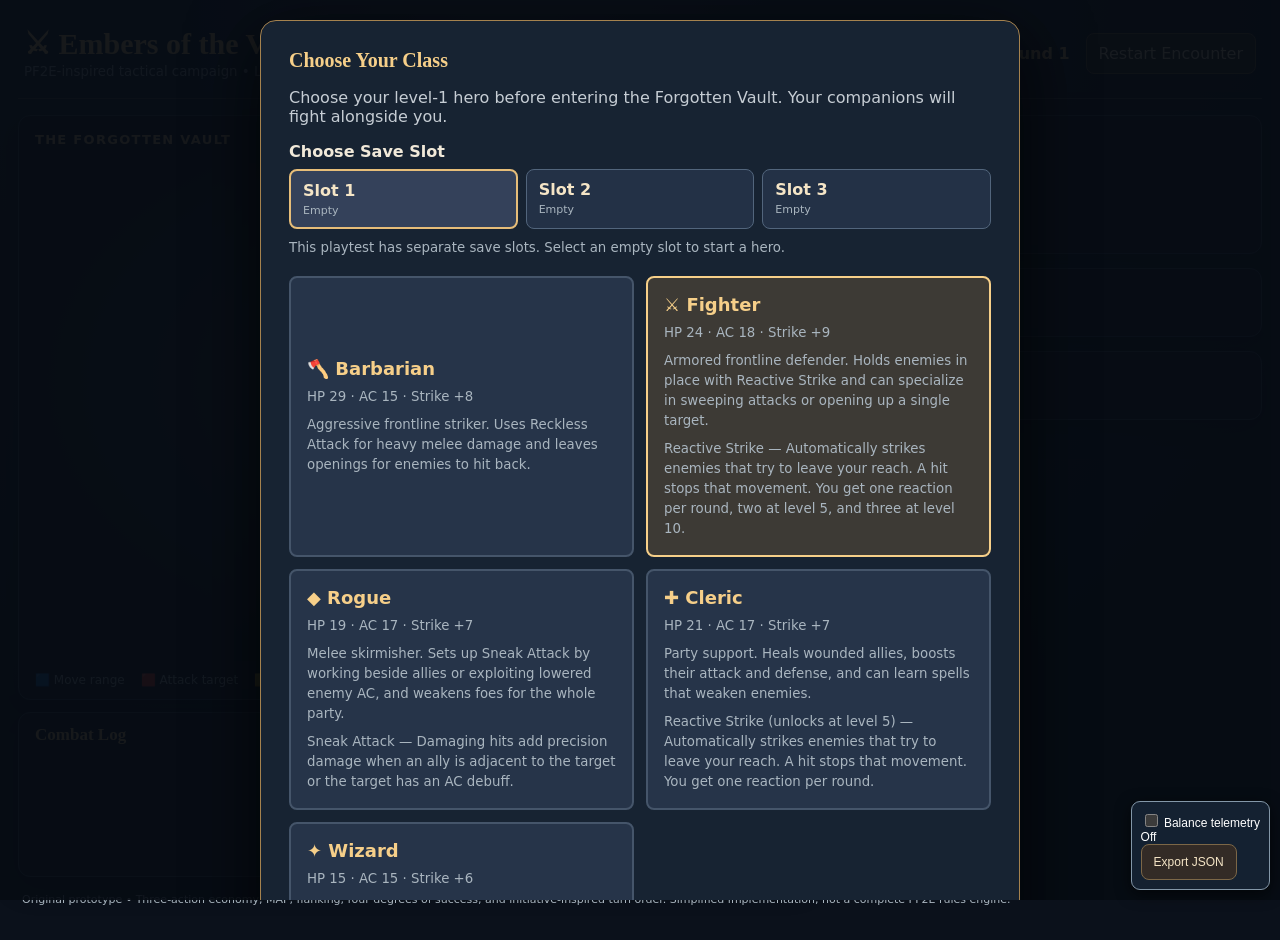
==== index.html @ ea27996d "Add inspection and disarm checks to the storeroom trap" ====
<!doctype html><html lang="en"><head><meta charset="utf-8"><meta name="viewport" content="width=device-width,initial-scale=1"><title>Embers of the Vault</title><style>:root{color-scheme:dark;font-family:Inter,system-ui,Segoe UI,sans-serif;background:#0b111b;color:#f1e9d9}*{box-sizing:border-box}body{margin:0;background:radial-gradient(circle at 40% 0%,#26364a,#0b111b 70%)}button{font:inherit;cursor:pointer;border:1px solid #7c6747;background:#332b26;color:#f5e5c6;border-radius:8px;padding:10px 12px}button:hover:not(:disabled){background:#59412c;border-color:#f0b967}button:disabled{opacity:.35;cursor:default}#app{max-width:1510px;margin:auto;padding:18px}header{display:flex;justify-content:space-between;align-items:center;padding:8px 6px 18px;border-bottom:1px solid #4d4d50}h1{font-family:Georgia,serif;font-size:30px;color:#f6cf89;margin:0}small,.hint,footer{color:#a9b5bf}h2{font-family:Georgia,serif;color:#f6cf89;font-size:20px;margin:0 0 12px}.header-right{display:flex;align-items:center;gap:16px}#round{color:#f6cf89;font-weight:700}main{display:grid;grid-template-columns:minmax(0,1.8fr) minmax(320px,1fr);gap:16px;margin-top:16px}.arena,.panel{border:1px solid #39485a;border-radius:12px;background:#131c29;box-shadow:0 8px 30px #0005}.arena{min-height:650px;overflow:hidden}.scene-title{display:flex;justify-content:space-between;gap:12px;padding:16px;color:#e6c28b;font-weight:700;letter-spacing:.1em;font-size:13px}.scene-title span{color:#9fadb9;font-weight:400;letter-spacing:0}#battlefield{width:100%;background:radial-gradient(ellipse at 50% 44%,#32404a,#101823 73%)}#board{display:block;width:100%;height:auto;max-height:660px}.legend{display:flex;flex-wrap:wrap;gap:16px;padding:12px 16px;color:#b6c1c9;font-size:12px}aside{display:flex;flex-direction:column;gap:14px}.panel{padding:16px}.action-pips{display:flex;gap:8px;margin:12px 0}.pip{width:30px;height:30px;border:2px solid #e7bd73;border-radius:50%;background:#a96e31;box-shadow:0 0 10px #b87c3770}.pip.spent{background:transparent;opacity:.4}.actions{display:grid;grid-template-columns:1fr 1fr;gap:8px}.actions button{min-height:43px;text-align:left}.actions button.active{border-color:#68d5ff;background:#234354}.actions button.full{grid-column:1/-1;text-align:center;background:#6a3b26}.hint{font-size:13px;min-height:32px;line-height:1.5}.stats{display:flex;gap:8px;flex-wrap:wrap;font-size:13px}.stat{background:#263449;padding:7px;border-radius:6px}.unit-row{display:flex;align-items:center;gap:9px;padding:8px 0;border-bottom:1px solid #344052;font-size:13px}.unit-row:last-child{border:0}.unit-row .name{flex:1}.unit-row .hp{font-variant-numeric:tabular-nums;color:#e7caa0}.unit-row.dead{opacity:.35}.bar{width:75px;height:7px;background:#513333;border-radius:9px;overflow:hidden}.bar>div{height:100%;background:#65b879}.log-panel{flex:1;min-height:210px}#log{height:210px;overflow-y:auto;font-size:12px;line-height:1.55;color:#cad4dd}#log p{margin:0;padding:5px 0;border-bottom:1px solid #273343}#log strong{color:#eac68b}footer{font-size:11px;padding:16px 4px}.tile{stroke:#64717a;stroke-width:1.5;cursor:pointer}.tile:hover{stroke:#ffdf9c;stroke-width:3}.unit{cursor:pointer}.unit text{pointer-events:none;font-weight:800;paint-order:stroke;stroke:#111827;stroke-width:4px}.target-ring{fill:none;stroke:#f46e67;stroke-width:4;stroke-dasharray:7 5}.selected-ring{fill:none;stroke:#f9d782;stroke-width:4}@media(max-width:900px){main{grid-template-columns:1fr}.arena{min-height:0}.scene-title{flex-direction:column}.panel{padding:13px}}

.class-screen{position:fixed;inset:0;z-index:20;background:#070c14ee;display:flex;align-items:center;justify-content:center;padding:20px;overflow:auto}.class-screen.hidden{display:none}.class-dialog{width:min(760px,100%);padding:28px;border:1px solid #a5824e;border-radius:16px;background:#172332;box-shadow:0 20px 70px #000b}.class-dialog>p{color:#c6cdd4}.class-choices{display:grid;grid-template-columns:repeat(2,minmax(0,1fr));gap:12px;margin:20px 0}.class-choice{padding:16px;text-align:left;min-height:145px;background:#263449;border:2px solid #45556a}.class-choice.selected{border-color:#f6cf89;background:#3d3a35}.class-choice strong{display:block;color:#f6cf89;font-size:18px}.class-choice small{display:block;margin-top:8px;line-height:1.5}.begin-game{width:100%;font-weight:700;background:#6a3b26}.class-choices button:focus-visible,.begin-game:focus-visible{outline:3px solid #68d5ff;outline-offset:2px}@media(max-width:600px){.class-choices{grid-template-columns:1fr}.class-dialog{padding:18px}}

.campaign-stats{display:grid;grid-template-columns:repeat(3,1fr);gap:10px;margin:18px 0}.campaign-stats>div{padding:12px;background:#263449;border-radius:8px}.campaign-stats strong{display:block;color:#f6cf89;font-size:19px}.campaign-buttons{display:flex;flex-wrap:wrap;gap:10px;margin-top:20px}.campaign-buttons button:first-child{flex:1;background:#6a3b26}.campaign-buttons button:disabled{opacity:.35}.begin-game.secondary{margin-top:10px;background:#263449}#campaignInventory{line-height:1.8;color:#d4dce2}#campaignStory{line-height:1.6}#campaignBadge{font-size:12px;color:#eac68b}h3{color:#eac68b;font-family:Georgia,serif}@media(max-width:600px){.campaign-stats{grid-template-columns:1fr}.campaign-buttons{flex-direction:column}}

.camp-options{display:grid;grid-template-columns:repeat(2,minmax(0,1fr));gap:9px;margin:10px 0 20px}.camp-option{display:block;text-align:left;background:#263449;border:1px solid #586777;border-radius:8px;padding:10px;min-height:54px}.camp-option.selected{border:2px solid #f6cf89;background:#3c3c35}.camp-option:disabled{opacity:.4}.camp-option small{display:block;line-height:1.5;margin-top:5px}.camp-option strong{color:#f6cf89}.camp-note{color:#b6c1c9;font-size:13px;grid-column:1/-1}.equipment-line{padding:7px 0;color:#d4dce2}@media(max-width:600px){.camp-options{grid-template-columns:1fr}}

.hero-sheet{background:#202e40;border:1px solid #45576d;border-radius:10px;padding:14px;margin:10px 0 22px}.hero-sheet-head{display:flex;justify-content:space-between;gap:10px;align-items:center;color:#f6cf89}.hero-sheet-head span{color:#b6c1c9;font-size:12px}.hero-sheet-grid{display:grid;grid-template-columns:repeat(4,minmax(0,1fr));gap:8px;margin:14px 0}.hero-sheet-grid>div{background:#304057;border-radius:7px;padding:10px}.hero-sheet-grid small{display:block;color:#b6c1c9;font-size:11px}.hero-sheet-grid strong{display:block;font-size:22px;color:#f6cf89;margin-top:3px}.hero-breakdown{display:grid;grid-template-columns:max-content 1fr;gap:8px 14px;font-size:12px;color:#c9d2db;line-height:1.5}.hero-breakdown strong{color:#eac68b}@media(max-width:600px){.hero-sheet-grid{grid-template-columns:repeat(2,1fr)}.hero-breakdown{grid-template-columns:1fr;gap:3px}.hero-breakdown span{margin-bottom:8px}}

/* Combat layout: map and compact scrolling log share the left column. */
.battle-column{display:flex;flex-direction:column;gap:12px;min-width:0}
.battle-column .arena{min-height:0}
.battle-column #board{max-height:min(56vh,560px)}
.battle-column .log-panel{flex:none;min-height:0;padding:12px 16px}
.battle-column .log-panel h2{font-size:17px;margin-bottom:7px}
.battle-column #log{height:112px;overflow-y:auto}
@media(max-width:900px){.battle-column #board{max-height:60vh}.battle-column #log{height:110px}}

.world-map{position:relative;min-height:240px;border-radius:12px;overflow:hidden;margin:12px 0 22px;background:radial-gradient(ellipse at 65% 30%,#564a45,#243b42 65%,#1a2835);border:1px solid #6e695d}.world-links{position:absolute;inset:0;width:100%;height:100%}.world-links line{stroke:#e1b77a88;stroke-width:.55;stroke-dasharray:1.5 1.5}.map-node{position:absolute;transform:translate(-50%,-50%);width:20%;padding:10px 4px;z-index:1;font-size:11px;text-align:center;background:#263449e8}.map-node.available{border:2px solid #f6cf89;background:#55432d}.map-node.selected{box-shadow:0 0 0 3px #74c4d6}@media(max-width:600px){.world-map{min-height:300px}.map-node{width:25%;font-size:9px}}

/* Keep the top of tall campaign dialogs reachable on iPhone Safari. */
.class-screen{align-items:flex-start;justify-content:center;overflow-y:auto;overflow-x:hidden;-webkit-overflow-scrolling:touch;overscroll-behavior-y:contain;min-height:0}
.class-screen .class-dialog{flex:0 0 auto;margin:auto 0;max-width:100%}
@media(max-width:600px){.class-screen{padding:calc(12px + env(safe-area-inset-top,0px)) 12px calc(20px + env(safe-area-inset-bottom,0px))}.class-screen .class-dialog{margin:0 auto}.world-map{touch-action:pan-y}}

#exploreChoices .camp-option,#merchantChoices .camp-option{min-height:76px}#exploreChoices .camp-option:disabled,#merchantChoices .camp-option:disabled{opacity:.48}

.scouting-intel{margin:-8px 0 20px;padding:12px 14px;background:#202e40;border:1px solid #45576d;border-radius:9px}.scouting-intel h4{color:#f6cf89;margin:0 0 10px}.scouting-entry{font-size:12px;line-height:1.6;padding:8px 0;border-top:1px solid #45576d}.scouting-entry strong{color:#eac68b}.scouting-entry div{color:#d4dce2}

.expedition-legend{display:flex;flex-direction:column;gap:5px;flex:0 0 auto;min-width:110px;font-size:13px;line-height:1.3;color:#d4dce2}.expedition-legend strong{font-size:14px;letter-spacing:.06em;color:#f6cf89;margin-bottom:5px}.expedition-map-wrap{width:100%;overflow-x:auto}.expedition-legend{display:flex;gap:12px;flex-wrap:wrap;padding:8px 12px;font-size:12px}.route-map-v3{position:relative;min-width:1000px;height:390px;margin:8px 0 16px;border:1px solid #6c5b45;border-radius:12px;background:radial-gradient(ellipse at center,#d4b183,#b68b5f);overflow:hidden}.route-map-v3 .branch-lines{z-index:0}.route-map-v3 .branch-node{width:52px;height:52px;min-height:0;padding:2px;border-radius:50%;background:#3b312b;color:#f3dfb7;border:2px solid #74634f;font-size:23px;box-shadow:0 3px 8px #38281e55}.route-map-v3 .branch-node small{display:none}.route-map-v3 .branch-node.reachable{background:#355c46;border-color:#c2edb6}.route-map-v3 .branch-node.selected{background:#35644b}.route-map-v3 .branch-node:disabled{opacity:.78}.route-map-v3 .branch-node:focus-visible{outline:3px solid #f8edb1}.route-map-v3 .branch-node:hover:not(:disabled){background:#456d50}
/* Route map: fit the full nine-stage graph inside the camp dialog. */
#campaignScreen .class-dialog{width:min(1180px,calc(100vw - 28px));max-width:1180px}
#campaignScreen .world-map{min-height:0;height:auto;overflow:visible;margin:4px 0 12px;background:none;border:0}
#campaignScreen .expedition-map-wrap{width:100%;overflow:visible}
#campaignScreen .expedition-legend{display:flex;flex-direction:row;align-items:center;justify-content:flex-start;flex-wrap:wrap;min-width:0;gap:6px 18px;margin:0;padding:6px 8px 10px;line-height:1.35}
#campaignScreen .expedition-legend strong{margin:0 8px 0 0}
#campaignScreen .route-map-v3{width:100%;min-width:0;height:310px;margin:0 0 12px}
#campaignScreen .route-map-v3 .branch-node{width:clamp(28px,3.6vw,43px);height:clamp(28px,3.6vw,43px);font-size:clamp(16px,1.8vw,22px)}
@media(max-width:700px){#campaignScreen .class-dialog{width:calc(100vw - 16px);padding:12px}#campaignScreen .route-map-v3{height:255px}#campaignScreen .route-map-v3 .branch-node{width:27px;height:27px;font-size:15px}#campaignScreen .expedition-legend{gap:5px 12px;font-size:11px}}
.branch-map{position:relative;min-width:760px;height:430px;background:linear-gradient(120deg,#1b2935,#263441);border:1px solid #4e6071;border-radius:12px;margin:8px 0 16px}.branch-lines{position:absolute;inset:0;width:100%;height:100%;pointer-events:none}.branch-node{position:absolute;transform:translate(-50%,-50%);width:122px;min-height:55px;display:flex;align-items:center;justify-content:center;flex-direction:column;gap:2px;padding:5px;border:1px solid #526478;border-radius:9px;background:#1a2937;color:#d5dce5;font-size:18px;z-index:1}.branch-node small{font-size:10px;line-height:1.2;max-width:110px;overflow:hidden;text-overflow:ellipsis;white-space:nowrap}.branch-node:disabled{opacity:.55;cursor:default}.branch-node.reachable{border-color:#86d3a9;box-shadow:0 0 0 1px #86d3a955;opacity:1;cursor:pointer}.branch-node.selected{background:#29543f;outline:2px solid #86d3a9}.branch-node:not(:disabled):hover{background:#345063}
.expedition-map{display:flex;gap:12px;padding:18px;overflow-x:auto;min-height:220px}.expedition-stage{display:flex;flex:1;min-width:125px;flex-direction:column;gap:10px;justify-content:center}.expedition-stage strong{text-align:center;color:#eac68b;font-size:12px}.expedition-node{font-size:12px;padding:12px 6px;min-height:52px}.expedition-node.selected{outline:2px solid #74c4d6}@media(max-width:600px){.expedition-map{flex-direction:column}.expedition-stage{min-width:0;flex-direction:row;flex-wrap:wrap}.expedition-stage strong{width:100%}.expedition-node{flex:1;min-width:90px}}

.companion-sheets{display:grid;grid-template-columns:repeat(auto-fit,minmax(180px,1fr));gap:10px;margin-bottom:14px}.companion-sheet{display:flex;flex-direction:column;gap:6px;padding:12px;border:1px solid #526679;border-radius:8px;background:#172534;font-size:13px}.level-row{display:flex;flex-wrap:wrap;gap:8px;padding:12px 0;border-top:1px solid #43566a}.level-row>strong{width:100%}.level-row .camp-option{flex:1;min-width:140px}
#levelModalChoices{display:block;margin:14px 0 18px;text-align:left}
#levelModalChoices .level-modal-row{display:grid;grid-template-columns:repeat(2,minmax(0,1fr));gap:12px;padding:0;border:0;align-items:stretch}
#levelModalChoices .level-modal-row>strong{grid-column:1/-1;display:block;width:auto;font-size:17px;margin-bottom:3px}
#levelModalChoices .level-modal-row .camp-option{width:100%;min-width:0;min-height:90px;padding:16px;display:flex;flex-direction:column;justify-content:center;gap:4px}
#levelModalChoices .level-modal-row .camp-option small{margin-top:0}
@media(max-width:520px){#levelModalChoices .level-modal-row{grid-template-columns:1fr}}


.companion-sheets{display:grid;grid-template-columns:repeat(2,minmax(0,1fr));gap:12px;width:100%;margin-bottom:16px}.companion-choices{display:grid;grid-template-columns:repeat(2,minmax(0,1fr));gap:12px;width:100%}.companion-choices .camp-option{width:100%;min-width:0;min-height:88px;align-self:stretch}.companion-sheet{min-width:0}@media(max-width:520px){.companion-sheets,.companion-choices{grid-template-columns:1fr}}
 .save-slots-wrap{margin:10px 0 18px;text-align:left}.save-slots{display:grid;grid-template-columns:repeat(3,minmax(0,1fr));gap:8px;margin:8px 0}.save-slot{display:flex;flex-direction:column;align-items:flex-start;gap:4px;background:#233146;border:1px solid #52657c}.save-slot.selected{border:2px solid #e6bd79;background:#34415a}.save-slot small{font-size:11px;text-align:left}#soundToggle{padding:7px 10px;font-size:12px}@media(max-width:520px){.save-slots{grid-template-columns:1fr}} \n.supply-result-overlay[hidden]{display:none}.supply-result-overlay{position:fixed;inset:0;z-index:1000;background:#060b13d9;display:flex;align-items:center;justify-content:center;padding:20px;backdrop-filter:blur(5px)}.supply-result-dialog{width:min(440px,100%);border:2px solid #a67d43;border-radius:16px;background:linear-gradient(160deg,#263246,#111a27 75%);box-shadow:0 22px 90px #000c,0 0 38px #c9943b33;padding:30px;text-align:center;color:#f1e9d9}.supply-result-emblem{font-size:45px;color:#f6cf89}.supply-result-dialog h2{font-size:26px;margin:10px 0}.supply-result-dialog p{color:#bfc9d4;line-height:1.5}.supply-result-entry{background:#101a29;border:1px solid #425166;border-radius:9px;padding:12px;margin:9px 0;font-weight:700}.supply-result-rare{border-color:#f1c26b;background:#48351d;color:#ffdc94}.supply-result-rare small{display:block;font-size:12px;margin-top:5px;color:#e9c78e}.supply-result-dialog button{margin-top:15px;min-width:190px;background:#70502c;border-color:#e3b56a}.supply-result-dialog button:focus-visible{outline:3px solid #fff;outline-offset:3px}
/* Compact camp: primary actions stay accessible while optional sections collapse. */
#campaignScreen .class-dialog{width:min(900px,100%)}
#campaignScreen .campaign-stats{margin:12px 0;gap:8px}
#campaignScreen .campaign-stats>div{padding:9px 12px}
#campaignScreen .camp-action-bar{position:sticky;top:0;z-index:5;background:#172332f5;padding:8px 0 10px;border-bottom:1px solid #45576d;backdrop-filter:blur(8px)}
#campaignScreen .campaign-buttons{margin:0;gap:8px}
#campaignScreen .campaign-buttons button{padding:9px}
#campaignScreen .campaign-header{display:flex;align-items:center;justify-content:space-between;flex-wrap:wrap;gap:8px}
#campaignScreen .campaign-header h2{margin:0}
#campaignScreen .campaign-counts{display:flex;flex-wrap:wrap;gap:6px}
#campaignScreen .campaign-counts span{background:#263449;border-radius:6px;padding:5px 9px;font-size:13px}
#campaignScreen #campaignNote[hidden]{display:none}
#campaignScreen #campaignNote{margin:6px 0 0;min-height:0}
#campaignScreen .camp-section{border-bottom:1px solid #405166;padding:3px 0}
#campaignScreen .camp-section>summary{cursor:pointer;list-style:none;color:#f6cf89;font:700 19px Georgia,serif;padding:12px 26px 12px 0;position:relative}
#campaignScreen .camp-section>summary::-webkit-details-marker{display:none}
#campaignScreen .camp-section>summary:after{content:"▸";position:absolute;right:6px;top:12px;font:18px system-ui;color:#c3a06c}
#campaignScreen .camp-section[open]>summary:after{content:"▾"}
#campaignScreen .camp-section>summary:focus-visible{outline:2px solid #68d5ff}
#campaignScreen .world-map{margin:4px 0 12px;min-height:205px}
#campaignScreen .camp-options{margin:6px 0 12px}
@media(max-width:600px){#campaignScreen .campaign-buttons{flex-direction:row;flex-wrap:wrap}#campaignScreen .campaign-buttons button{flex:1 1 42%;font-size:12px}#campaignScreen .campaign-stats{grid-template-columns:repeat(3,minmax(0,1fr))}#campaignScreen .campaign-stats>div{padding:7px;font-size:11px;overflow-wrap:anywhere}#campaignScreen .campaign-stats strong{font-size:15px}#campaignScreen .world-map{min-height:235px}}
.camp-party-health{display:grid;grid-template-columns:repeat(auto-fit,minmax(180px,1fr));gap:10px;margin:12px 0}.camp-health-card{padding:10px 12px;border:1px solid #46556a;border-radius:9px;background:#172333}.camp-health-head{display:flex;justify-content:space-between;gap:8px;font-size:13px}.camp-health-track{height:9px;background:#49333a;border-radius:6px;overflow:hidden;margin-top:9px}.camp-health-fill{height:100%;background:#67ba87}.camp-health-fill.low{background:#dc7763}.camp-health-fill.mid{background:#d7ae65}.reliquary-room::backdrop{background:#070c14dd}.reliquary-room .camp-options{margin-bottom:0}.reliquary-room [data-choice]{padding:10px}
#criticalFlash{position:fixed;inset:0;z-index:9000;pointer-events:none;background:radial-gradient(ellipse at center,transparent 24%,rgba(255,192,88,.44) 100%);opacity:0}
@media(prefers-reduced-motion:reduce){#criticalFlash{display:none}}
</style></head><body><div id="criticalFlash" aria-hidden="true"></div><div id="app"><div id="classScreen" class="class-screen"><div class="class-dialog"><h2>Choose Your Class</h2><p>Choose your level-1 hero before entering the Forgotten Vault. Your companions will fight alongside you.</p><div class="save-slots-wrap"><strong>Choose Save Slot</strong><div id="saveSlots" class="save-slots"></div><small>This playtest has separate save slots. Select an empty slot to start a hero.</small></div><div id="classChoices" class="class-choices"><p id="classLoading">Loading available classes…</p></div><label class="camp-note" style="display:flex;align-items:center;gap:10px;margin:12px 0"><input id="ironmanMode" type="checkbox"> <span><strong>Iron Man Mode</strong> · Same combat and recovery rules; party defeat permanently ends this campaign.</span></label><button id="beginGame" class="begin-game">Start New Campaign</button><button id="continueGame" class="begin-game secondary" hidden>Continue Saved Campaign</button></div></div><div id="campaignScreen" class="class-screen hidden" role="dialog" aria-label="Campaign camp"><div class="class-dialog"><header class="campaign-header"><h2 id="campaignTitle">The Ember Road</h2><div class="campaign-counts" id="campaignCounts"></div></header><p id="campaignStory"></p><div id="campaignStats" class="campaign-stats"></div><div id="campPartyHealth" class="camp-party-health" aria-live="polite"></div><div class="camp-action-bar"><div class="campaign-buttons"><button id="campaignNext">Continue Adventure</button><button id="campaignRest">Rest at Camp</button><button id="campaignPotion">Drink Healing Potion</button><button id="campaignNew">New Campaign</button></div><p class="hint" id="campaignNote"></p></div><details class="camp-section" open><summary>Choose Your Route</summary><div id="worldMap" class="world-map"></div></details><details class="camp-section" open><summary>Exploration & Scouting</summary><div id="exploreChoices" class="camp-options"></div><div id="scoutingIntel" class="scouting-intel" aria-live="polite"></div></details><div id="merchantShopHome" hidden><div id="merchantChoices" class="camp-options"></div></div><details class="camp-section"><summary>Your Character</summary><div id="campHeroSheet"></div></details><details class="camp-section"><summary>Level-Up Choices</summary><div id="featChoices" class="camp-options"></div></details><details class="camp-section"><summary>Equipment & Inventory</summary><div id="campaignInventory"></div><div id="equipmentChoices" class="camp-options"></div></details><details class="camp-section"><summary>Choose Two Companions</summary><div id="partyChoices" class="camp-options"></div></details></div></div><header><div><h1>⚔ Embers of the Vault</h1><small>PF2E-inspired tactical campaign • Levels 1–10</small></div><div class="header-right"><button id="soundToggle" type="button" aria-pressed="true" title="Toggle combat sound effects">Sound: On</button><span id="campaignBadge">The Ember Road</span><span id="round">Round 1</span><button id="restart">Restart Encounter</button></div></header><main><div class="battle-column"><section class="arena"><div class="scene-title"><strong id="encounterTitle">THE FORGOTTEN VAULT</strong> <span>Click a highlighted tile to move or an enemy to attack</span></div><div id="battlefield"><svg id="board" viewBox="0 0 980 620" role="img" aria-label="Isometric tactical battle grid"></svg></div><div class="legend"><span>🟦 Move range</span><span>🟥 Attack target</span><span>🟨 Selected</span><span>⚔ Critical: +10 over AC</span></div></section><section class="panel log-panel"><h2>Combat Log</h2><div id="log" aria-live="polite"></div></section></div><aside><section class="panel"><h2 id="actorName">Your turn</h2><div id="actorStats"></div><div class="action-pips" id="pips"></div><div id="actions" class="actions"></div><p class="hint" id="actionDescription" aria-live="polite"></p></section><section class="panel"><h2>Character Sheet</h2><div id="combatHeroSheet"></div></section><section class="panel"><h2>Party & Enemies</h2><div id="roster"></div></section></aside></main><footer>Original prototype • Three-action economy, MAP, flanking, four degrees of success, and initiative-inspired turn order. Simplified implementation, not a complete PF2E rules engine.</footer></div><script>window.addEventListener('error',function(e){var c=document.getElementById('classChoices');if(c&&document.getElementById('classLoading'))c.innerHTML='<p style="color:#ffb4a8">Game startup failed. Please report: '+String(e.message).replace(/[&<>]/g,'')+'</p>';});</script><script>'use strict';

/* Balance telemetry: test-branch only, opt-in, browser-local. */
const telemetry={
 version:4,enabled:false,run:null,attempt:null,previous:null,
 key:'embers.encounter-variety.telemetry.v1',settings:'embers.encounter-variety.telemetry.enabled',
 init(){try{this.enabled=localStorage.getItem(this.settings)==='true';this.run=JSON.parse(localStorage.getItem(this.key)||'null');if(this.run){const pending=[...this.run.attempts||[]].reverse().find(a=>!a.result);if(pending){pending.result='interrupted';pending.finishedAt=new Date().toISOString();localStorage.setItem(this.key,JSON.stringify(this.run))}}}catch(e){this.run=null}},
 persist(){try{localStorage.setItem(this.key,JSON.stringify(this.run))}catch(e){console.warn('Telemetry storage full; export now',e)}this.update()},
 snapshot(includeUnits=true){if(!campaign)return null;return {level:campaign.level,xp:campaign.xp,silver:campaign.silver,classId:campaign.classId,ironman:!!campaign.ironman,expedition:campaign.expedition?.number||null,stage:campaign.chapter,route:campaign.route,party:[...(campaign.party||[])],hp:campaign.hp,potions:campaign.potions,potionCapacity:campaign.potionCapacity,inventory:(campaign.inventory||[]).map(x=>typeof x==='object'?{...x}:x),levelPicks:{...(campaign.levelPicks||{})},equipment:{...(campaign.equipment||{})},units:includeUnits&&typeof units!=='undefined'?units.filter(x=>x.team==='ally').map(x=>({id:x.id,hp:x.hp,maxHp:x.max,ac:x.ac,attack:x.attack,spellAttack:x.spellAttack,damage:x.damage})):[]}},
 newRun(){if(!this.enabled)return;this.run={schemaVersion:this.version,createdAt:new Date().toISOString(),runId:'run-'+Date.now()+'-'+Math.random().toString(36).slice(2,8),slot:activeSlot,build:'feature/encounter-layouts',classId:campaign?.classId,mode:campaign?.ironman?'ironman':'normal',start:this.snapshot(false),levels:[],attempts:[],events:[]};this.attempt=null;this.previous=null;this.run.levels.push({time:new Date().toISOString(),reason:'new-campaign',...this.snapshot(false)});this.persist()},
 ensure(){if(!this.enabled||!campaign)return false;if(!this.run||this.run.slot!==activeSlot||this.run.classId!==campaign.classId)this.newRun();return !!this.run},
 checkpoint(reason){if(!this.enabled||!this.run)return;const snap=this.snapshot();if(snap){this.run.levels.push({time:new Date().toISOString(),reason,...snap});this.persist()}},
 start(ch){if(!this.ensure())return;if(this.attempt&&!this.attempt.result){this.attempt.result='interrupted';this.attempt.end=this.snapshot()}const snap=this.snapshot();this.attempt={id:this.run.attempts.length+1,startedAt:new Date().toISOString(),buildRevision:"sha256:319c775ac1c20ff1ad83341e3344dcf5e42f6e798884c028957ca81486fb4684",encounterSeed:campaign.ambush?.seed??encounterSeedFor(expeditionNode(campaign.route)),expedition:snap.expedition,stage:snap.stage,route:snap.route,level:snap.level,encounter:ch?.title||null,boss:ch?.bossKind||null,mapLayout:activeEncounterLayout?.name||null,initialEnemies:(typeof units!=='undefined'?units:[]).filter(x=>x.team==='enemy').map(x=>({id:x.id,name:x.name,hp:x.hp,ac:x.ac,attack:x.attack,damage:x.damage})),start:snap,rounds:0,events:[],totals:{damageDealt:{},damageReceived:{},healing:{},criticalHits:{},knockouts:{},healingProvided:{},healingReceived:{},overhealing:{},temporaryHpGranted:{},temporaryHpAbsorbed:{},damageReduced:{},buffsApplied:{},buffRounds:{},buffAssistedHits:{},buffAssistedDamage:{},defensePreventedHits:{},damagePreventedEstimate:{},debuffsApplied:{},attacksAttempted:{},attacksHit:{},attacksMissed:{}}};this.run.attempts.push(this.attempt);this.previous=this.health();this.persist()},
 metric(name,source,amount=1,target=null,detail=null){if(!this.enabled||!this.attempt||this.attempt.result||!amount)return;const key=source?.id||source||'unknown',totals=this.attempt.totals;if(!totals[name])totals[name]={};totals[name][key]=(totals[name][key]||0)+amount;this.attempt.events.push({round:typeof round==='number'?round:null,actor:key,metric:name,amount,target:target?.id||target||null,detail});},
 health(){return (typeof units!=='undefined'?units:[]).map(x=>({id:x.id,name:x.name,team:x.team,hp:x.hp,max:x.max})).reduce((o,x)=>(o[x.id]=x,o),{})},
 log(html,attribution){if(!this.enabled||!this.attempt||this.attempt.result)return;const text=String(html).replace(/<[^>]*>/g,' ').replace(/&[^;]+;/g,' ').replace(/\\s+/g,' ').trim();const healthNow=this.health(),changes=[],actorId=typeof current==='function'?current()?.id:null;for(const [id,u] of Object.entries(healthNow)){const old=this.previous?.[id];if(!old)continue;const delta=u.hp-old.hp;if(delta!==0){const type=delta<0?'damage':'healing';const amount=Math.abs(delta);changes.push({id,name:u.name,team:u.team,type,amount});const key=attribution?.source?.id||actorId||'unknown';
const totals=this.attempt.totals;
if(type==='damage'){
  totals.damageReceived[id]=(totals.damageReceived[id]||0)+amount;
  if(u.team==='enemy')totals.damageDealt[key]=(totals.damageDealt[key]||0)+amount;
}else{
  totals.healing[key]=(totals.healing[key]||0)+amount;
  totals.healingReceived[id]=(totals.healingReceived[id]||0)+amount;
}if(old.hp>0&&u.hp===0)this.attempt.totals.knockouts[key]=(this.attempt.totals.knockouts[key]||0)+1}}this.previous=healthNow;this.attempt.rounds=Math.max(this.attempt.rounds,typeof round==='number'?round:0);const critical=/critical (?:success|hit)/i.test(text);if(critical)this.attempt.totals.criticalHits[attribution?.source?.id||actorId||'unknown']=(this.attempt.totals.criticalHits[attribution?.source?.id||actorId||'unknown']||0)+1;const rawMatch=text.match(/(?:damage[^=]*=|damage\s+)(\d+)(?:\s|\.|$)/i);this.attempt.events.push({round:typeof round==='number'?round:null,actor:attribution?.source?.id||actorId,ability:attribution?.ability,text,critical,rawDamage:rawMatch?Number(rawMatch[1]):null,changes});if(this.attempt.events.length%10===0)this.persist()},
 finish(result){if(!this.enabled||!this.attempt||this.attempt.result)return;this.attempt.result=result;this.attempt.rounds=Math.max(this.attempt.rounds,typeof round==='number'?round:0);this.attempt.finishedAt=new Date().toISOString();this.attempt.end=this.snapshot();this.attempt.rewardsPending=true;this.persist();this.attempt=null;this.previous=null},
 reward(){if(!this.enabled||!this.run)return;const attempt=[...this.run.attempts].reverse().find(a=>a.rewardsPending);if(!attempt)return;attempt.rewardsPending=false;attempt.afterRewards=this.snapshot(false);attempt.rewards={xp:(campaign?.xp||0)-(attempt.start?.xp||0),silver:(campaign?.silver||0)-(attempt.start?.silver||0),levelBefore:attempt.level,levelAfter:campaign?.level||null};this.persist()},
 update(){const el=document.getElementById('telemetryStatus');if(el)el.textContent=this.enabled?(this.run?'Recording · '+this.run.attempts.length+' attempts':'Enabled · start a new campaign'):'Off'},
 summarizeDamageReceived(attempt){
  const damageReceived={};
  for(const event of attempt.events||[]){
    for(const change of event.changes||[]){
      if(change.type==='damage'){
        damageReceived[change.id]=(damageReceived[change.id]||0)+change.amount;
      }
    }
  }
  return damageReceived;
 },
 export(){if(!this.run){alert('No telemetry recorded yet.');return}this.persist();const report={...this.run,attempts:this.run.attempts.map(attempt=>({
  ...attempt,totals:{...attempt.totals,damageReceived:this.summarizeDamageReceived(attempt)}
}))};const blob=new Blob([JSON.stringify(report,null,2)],{type:'application/json'}),url=URL.createObjectURL(blob),a=document.createElement('a');a.href=url;a.download='embers-telemetry-'+this.run.runId+'.json';document.body.appendChild(a);a.click();a.remove();setTimeout(()=>URL.revokeObjectURL(url),1000)},
 panel(){if(document.getElementById('telemetryPanel'))return;const panel=document.createElement('div');panel.id='telemetryPanel';panel.style.cssText='position:fixed;right:10px;bottom:10px;z-index:9999;background:#142131;color:#fff;border:1px solid #8397a8;border-radius:9px;padding:9px;font:12px sans-serif;max-width:260px;box-shadow:0 4px 15px #0009';panel.innerHTML='<label><input type="checkbox" id="telemetryEnabled"> Balance telemetry</label><div id="telemetryStatus"></div><button type="button" id="telemetryExport">Export JSON</button>';document.body.appendChild(panel);document.getElementById('telemetryEnabled').checked=this.enabled;document.getElementById('telemetryEnabled').addEventListener('change',e=>{this.enabled=e.target.checked;localStorage.setItem(this.settings,String(this.enabled));if(this.enabled&&campaign)this.newRun();this.update()});document.getElementById('telemetryExport').addEventListener('click',()=>this.export());this.update()}
};telemetry.init();document.addEventListener('DOMContentLoaded',()=>telemetry.panel());

const W=9,H=8,CX=490,CY=105,TW=90,TH=45;
const terrain=new Set(['3,2','5,3','2,5','6,5']);
const classes={
barbarian:{name:'Barbarian',hp:29,ac:15,attack:8,damage:10,icon:'🪓',color:'#dc875e',special:'Reckless Attack',description:'Aggressive frontline striker. Uses Reckless Attack for heavy melee damage and leaves openings for enemies to hit back.'},
fighter:{name:'Fighter',hp:24,ac:18,attack:9,damage:8,icon:'⚔',color:'#6ab5e8',special:'Power Attack',description:'Armored frontline defender. Holds enemies in place with Reactive Strike and can specialize in sweeping attacks or opening up a single target.'},
rogue:{name:'Rogue',hp:19,ac:17,attack:7,damage:6,icon:'◆',color:'#a7d5a2',special:'Sneak Attack',description:'Melee skirmisher. Sets up Sneak Attack by working beside allies or exploiting lowered enemy AC, and weakens foes for the whole party.'},
cleric:{name:'Cleric',hp:21,ac:17,attack:7,spellAttack:8,damage:6,icon:'✚',color:'#e6c883',special:'Heal',description:'Party support. Heals wounded allies, boosts their attack and defense, and can learn spells that weaken enemies.'},
wizard:{name:'Wizard',hp:15,ac:15,attack:6,spellAttack:9,damage:4,icon:'✦',color:'#b6a3f1',special:'Force Barrage',description:'Ranged spellcaster. Clears groups with area spells, reliably hits single targets with Force Barrage, or learns debuffs to set up the party.'}
};
let chosenClass='fighter',started=false,specialMode=false;
let soundEnabled=true,audioContext=null;
function playSound(kind){if(!soundEnabled)return;try{const Audio=window.AudioContext||window.webkitAudioContext;if(!Audio)return;audioContext=audioContext||new Audio();if(audioContext.state==='suspended')audioContext.resume();const now=audioContext.currentTime,osc=audioContext.createOscillator(),gain=audioContext.createGain();osc.type=kind==='hit'?'triangle':kind==='spell'?'sine':'square';osc.frequency.setValueAtTime(kind==='hit'?170:kind==='spell'?480:340,now);osc.frequency.exponentialRampToValueAtTime(kind==='hit'?90:kind==='spell'?720:260,now+.13);gain.gain.setValueAtTime(kind==='hit'?.11:.045,now);gain.gain.exponentialRampToValueAtTime(.001,now+(kind==='hit'?.22:.17));osc.connect(gain);gain.connect(audioContext.destination);osc.start(now);osc.stop(now+.18)}catch(e){console.warn('Sound unavailable',e)}}
function playMiss(kind='melee',critical=false){
 if(!soundEnabled)return;
 try{
  const Audio=window.AudioContext||window.webkitAudioContext;if(!Audio)return;
  audioContext=audioContext||new Audio();if(audioContext.state==='suspended')audioContext.resume();
  const now=audioContext.currentTime;
  // Melee: airy descending whoosh. Spell: hollow dissipating shimmer.
  // Critical failures have a slightly longer, lower-pitched finish.
  const notes=kind==='spell'?
    [['sine',610,205,.060,0,.18],['triangle',880,340,.027,.045,critical?.29:.19]]:
    [['sawtooth',310,110,.048,0,.13],['triangle',225,75,.032,.045,critical?.25:.14]];
  for(const [type,from,to,volume,delay,duration] of notes){
   const osc=audioContext.createOscillator(),gain=audioContext.createGain(),t=now+delay;
   osc.type=type;osc.frequency.setValueAtTime(from,t);osc.frequency.exponentialRampToValueAtTime(to,t+duration);
   gain.gain.setValueAtTime(.0001,t);gain.gain.linearRampToValueAtTime(volume,t+.012);
   gain.gain.exponentialRampToValueAtTime(.0001,t+duration);
   osc.connect(gain);gain.connect(audioContext.destination);osc.start(t);osc.stop(t+duration+.015);
  }
 }catch(e){console.warn('Miss sound unavailable',e)}
}
let lastCriticalFlash=-Infinity;
function playCriticalHit(){
 const nowMs=performance.now();
 if(nowMs-lastCriticalFlash>=400&&!matchMedia('(prefers-reduced-motion: reduce)').matches){
  document.getElementById('criticalFlash').animate([{opacity:0},{opacity:1,offset:.18},{opacity:0}],{duration:220,easing:'ease-out'});
  lastCriticalFlash=nowMs;
 }
 if(!soundEnabled)return;
 try{
  const Audio=window.AudioContext||window.webkitAudioContext;if(!Audio)return;
  audioContext=audioContext||new Audio();if(audioContext.state==='suspended')audioContext.resume();
  const now=audioContext.currentTime;
  // Original layered critical-hit sting: impact, low thump, and bright metallic finish.
  for(const [type,start,end,volume,delay,duration] of [
   ['sawtooth',340,68,.13,0,.20],['triangle',115,43,.19,.015,.29],
   ['square',1046.5,783.99,.045,.075,.17],['sine',1567.98,1174.66,.038,.115,.21]
  ]){
   const osc=audioContext.createOscillator(),gain=audioContext.createGain(),t=now+delay;
   osc.type=type;osc.frequency.setValueAtTime(start,t);osc.frequency.exponentialRampToValueAtTime(end,t+duration);
   gain.gain.setValueAtTime(.0001,t);gain.gain.linearRampToValueAtTime(volume,t+.009);
   gain.gain.exponentialRampToValueAtTime(.0001,t+duration);
   osc.connect(gain);gain.connect(audioContext.destination);osc.start(t);osc.stop(t+duration+.015);
  }
 }catch(e){console.warn('Critical hit audio unavailable',e)}
}
let endingMusicNodes=[];
function stopEndingMusic(){for(const node of endingMusicNodes){try{node.stop()}catch(e){}}endingMusicNodes=[]}
function playEndingMusic(outcome){
 if(!soundEnabled)return;
 try{
  const Audio=window.AudioContext||window.webkitAudioContext;if(!Audio)return;
  audioContext=audioContext||new Audio();if(audioContext.state==='suspended')audioContext.resume();
  stopEndingMusic();
  // Original, short melodies composed for Embers of the Vault; no external audio assets.
  const victory=[[392,0,.20],[523.25,.21,.20],[659.25,.42,.20],[783.99,.63,.34],[659.25,1.02,.15],[783.99,1.20,.18],[1046.5,1.42,.58]];
  const defeat=[[392,0,.32],[369.99,.35,.32],[311.13,.70,.37],[261.63,1.12,.50],[196,1.68,.76]];
  const notes=outcome==='victory'?victory:defeat,now=audioContext.currentTime+.035;
  for(const [frequency,offset,duration] of notes){
   const osc=audioContext.createOscillator(),gain=audioContext.createGain();
   osc.type=outcome==='victory'?'triangle':'sine';osc.frequency.setValueAtTime(frequency,now+offset);
   gain.gain.setValueAtTime(.0001,now+offset);
   gain.gain.linearRampToValueAtTime(.085,now+offset+.025);
   gain.gain.setValueAtTime(.07,now+offset+Math.max(.04,duration-.09));
   gain.gain.exponentialRampToValueAtTime(.0001,now+offset+duration);
   osc.connect(gain);gain.connect(audioContext.destination);
   osc.start(now+offset);osc.stop(now+offset+duration+.02);endingMusicNodes.push(osc);
  }
 }catch(e){console.warn('Ending music unavailable',e)}
}
function toggleSound(){soundEnabled=!soundEnabled;const b=document.getElementById('soundToggle');if(b){b.textContent=soundEnabled?'Sound: On':'Sound: Off';b.setAttribute('aria-pressed',String(soundEnabled))}if(soundEnabled)playSound('ui');else stopEndingMusic()}
const SAVE_KEY='embers-encounter-variety-campaign-v1';
const SLOT_PREFIX='embers-encounter-variety-save-slot-v1-';
const SLOT_COUNT=3;
let activeSlot=1;
const chapters=[
{title:'The Forgotten Vault',story:'A sealed crypt has opened beneath the old road. Find the missing brass key before the raiders claim it.',xp:500,silver:18,loot:'Runed Brass Key',enemies:[]},
{title:'The Ashen Crossing',story:'Tracks lead to a ruined crossing. A band of raiders guards the bridge to the ember shrine.',xp:500,silver:26,loot:'Reinforced Armor',enemies:[{id:'bandit1',name:'Ash Raider',x:6,y:1,hp:18,ac:16,attack:8,damage:6,init:18,icon:'☠'},{id:'bandit2',name:'Bridge Archer',x:7,y:2,hp:16,ac:16,attack:7,damage:5,init:13,icon:'➶'},{id:'brute',name:'Ashen Brute',x:7,y:0,hp:28,ac:17,attack:9,damage:8,init:11,icon:'♜'}]},
{title:'The Ember Shrine',story:'The warden of the shrine awakens. Defeat its guardians and recover the ember relic.',xp:600,silver:45,loot:'Emberforged Weapon',enemies:[{id:'cult1',name:'Ember Acolyte',x:6,y:1,hp:21,ac:17,attack:9,damage:7,init:18,icon:'✦'},{id:'cult2',name:'Shrine Sentinel',x:7,y:2,hp:24,ac:18,attack:9,damage:7,init:13,icon:'♜'},{id:'boss3',name:'Ember Warden',x:7,y:0,hp:38,ac:19,attack:10,damage:9,init:11,icon:'🔥'}]}
];
const items={
'Runed Brass Key':{slot:null,description:'Quest item. Opens the way to the shrine.'},
'Reinforced Armor':{slot:'armor',description:'+1 AC while equipped.'},
'Emberforged Weapon':{slot:'weapon',description:'+2 Strike attack and damage while equipped.'},'Warded Cloak':{slot:'armor',description:'+1 AC while equipped.'},'Cinder Talisman':{slot:'armor',description:'+2 AC while equipped.'},'Ashen Crown':{slot:null,description:'Final trophy.'}
};

const TIER_NAMES=['Worn','Forged','Enchanted','Runic','Legendary'];
for(let tier=1;tier<=5;tier++){
 const name=TIER_NAMES[tier-1],level=2*tier-1;
 items[name+' Vanguard Blade']={slot:'weapon',level,attack:tier,damage:tier,description:'Level '+level+' · +'+tier+' melee attack and damage.'};
 items[name+' Guardian Armor']={slot:'armor',level,ac:tier,description:'Level '+level+' · +'+tier+' AC.'};
 items[name+' Mystic Focus']={slot:'focus',level,spellAttack:tier,spellDamage:tier,description:'Level '+level+' · +'+tier+' spell attack and damage.'};
}
function equipmentBonus(slot,stat){const id=campaign?.equipment?.[slot],item=items[id];if(!item||item.slot!==slot||(item.level||1)>campaign.level)return 0;if(id==='Cinder Talisman'&&stat==='ac')return 2;if(['Reinforced Armor','Warded Cloak'].includes(id)&&stat==='ac')return 1;if(id==='Emberforged Weapon'&&['attack','damage'].includes(stat))return 2;return item[stat]||0}
function grantTreasure(chance=1){if(Math.random()>=chance)return null;const tier=Math.min(5,Math.ceil(campaign.level/2)),pool=Object.entries(items).filter(([name,item])=>item.level===2*tier-1&&item.slot&&!campaign.inventory.includes(name)).map(([name])=>name);if(!pool.length)return null;const name=pool[Math.floor(Math.random()*pool.length)];campaign.inventory.push(name);return name}
const companions={
cleric:{name:'Mira • Cleric',hp:19,ac:16,attack:6,spellAttack:8,damage:5,init:16,icon:'✚',color:'#e6c883',description:'Support healer. Casts Heal on wounded allies.'},
rogue:{name:'Vex • Rogue',hp:17,ac:17,attack:7,damage:6,init:19,icon:'◆',color:'#a7d5a2',description:'Fast melee skirmisher.'},
fighter:{name:'Bram • Fighter',hp:25,ac:18,attack:8,damage:8,init:14,icon:'⚔',color:'#8ab6dc',description:'Armored front-line defender.'},
wizard:{name:'Lyra • Wizard',hp:15,ac:15,attack:6,spellAttack:9,damage:4,init:17,icon:'✦',color:'#b9a1e6',description:'Casts ranged Force Barrage.'}
};
const feats={
barbarian:[{id:'brutal_power',name:'Brutal Power',description:'Power Strike deals +3 damage.'},{id:'iron_hide',name:'Iron Hide',description:'Gain +1 AC permanently.'}],
fighter:[{id:'heavy_strike',name:'Forceful Assault',description:'Your two-action Power Attack deals +4 additional damage on a hit.'},{id:'iron_guard',name:'Iron Guard',description:'Gain +1 AC at all times.'}],
rogue:[{id:'precise_sneak',name:'Precise Sneak',description:'Sneak Attack deals an extra 1d6 precision damage against flanked foes.'},{id:'nimble_defense',name:'Nimble Defense',description:'Gain +1 AC at all times.'}],
cleric:[{id:'healing_hands',name:'Healing Hands',description:'Your Heal spell restores an extra 4 HP.'},{id:'blessed_armor',name:'Blessed Armor',description:'Gain +1 AC at all times.'}],
wizard:[{id:'potent_barrage',name:'Potent Barrage',description:'Force Barrage deals an extra 1d4 force damage.'},{id:'arcane_ward',name:'Arcane Ward',description:'Gain +1 AC at all times.'}]
};

const levelPaths={
barbarian:['Savage Endurance|Heavy Hand','Thick Skin|Relentless Force','Feral Vigor|Bloodlust','Battle Hardened|Crushing Swing','Unbroken|Savage Momentum','Iron Flesh|Berserker Strength','Death Defiance|Devastating Blow','Titan Blood|Ruthless Precision','Undying Fury|Bonebreaker','Legendary Vitality|Legendary Brutality'],
fighter:['Shield Training|Powerful Strikes','Guarded Advance|Battle Accuracy','Endurance|Crushing Force','Iron Guard|Deadly Aim','Veteran Fortitude|Heavy Blows','Bulwark|Weapon Focus','Indomitable|Brutal Assault','Defender|Champion Strike','Last Stand|Precision Master','Legendary Armor|Legendary Weapon'],
rogue:['Quick Escape|Sharp Blades','Shadow Guard|Precise Aim','Survivor|Backstabber','Ghost Step|Keen Strike','Evasion|Ambush','Tenacity|Deadly Precision','Shadow Cloak|Lethal Edge','Uncatchable|Master Strike','Phantom|Assassin','Untouchable|Perfect Aim'],
cleric:['Sacred Guard|Divine Strike','Blessed Armor|Holy Aim','Faithful Heart|Radiant Force','Sanctuary|Smite','Aegis|Consecration','Grace|Judgment','Divine Shelter|Sacred Power','Steadfast Faith|Purifying Strike','Miracle Guard|Avenger','Exalted Ward|Exalted Weapon'],
wizard:['Arcane Shield|Focused Bolts','Mystic Armor|Spell Precision','Runic Vitality|Arcane Force','Spell Ward|Battle Mage','Protective Sigils|Charged Casting','Mana Shield|Focused Power','Prismatic Guard|Eldritch Aim','Runic Armor|Arcane Surge','Astral Barrier|Master Evoker','Archmage Ward|Archmage Power']
};
const spellDescriptions={"Arcane Lance":"Ranged magic attack: solid single-target damage (2d8 + level).","Frost Lance":"Ranged magic attack: 2d6 + level cold damage; hit reduces target movement next turn.","Storm Lance":"Ranged magic attack: 2d8 + level lightning damage; hit arcs 1d6 to another adjacent enemy.","Flame Lance":"Ranged magic attack: 2d6 + level fire damage; hit inflicts persistent 1d4 burn (DC 11 flat check after each tick).","Divine Lance":"Ranged magic attack: 2d8 + level radiant damage.","Sunfire":"Ranged magic attack: 2d6 + level radiant damage; on hit heals the lowest-HP ally 1d6 + level.","Judgment":"Ranged magic attack: 2d8 + level radiant damage; on hit reduces target attack by 1 for the encounter.","Sacred Flame":"Ranged magic attack: 2d6 + level fire damage; on hit grants Kael +2 AC until next turn."};
const martialPaths={"rogue":{"3":[["Improved Sneak Attack","sneakDice",1,"Passive +1d6 Sneak Attack when an ally is adjacent to the target or the target has a −AC debuff."],["Dirty Trick","technique",0,"2 actions, range 6: choose a tile and roll against every enemy on it or within 5 feet, including diagonals. Each hit applies −2 AC for the encounter. Deals no damage."]],"5":[["Deadly Precision","sneakDice",1,"Passive stacking +1d6 Sneak Attack."],["Bleeding Cut","technique",0,"2 actions: hit inflicts persistent 1d4 bleed (DC 11 flat check after each tick)."]],"7":[["Master Sneak Attack","sneakDice",1,"Passive stacking +1d6 Sneak Attack."],["Crippling Strike","technique",0,"2 actions: a damaging hit reduces the enemy’s Stride by 2 tiles for the encounter."]],"9":[["Assassin's Precision","sneakDice",1,"Passive stacking +1d6 Sneak Attack."],["Exposing Strike","technique",0,"2 actions: hit reduces enemy AC by 2."]]},"fighter":{"3":[["Defensive Stance","technique",0,"1 action: +2 AC until next turn and 3 + level temporary HP."],["Sweeping Strike","technique",0,"2 actions: Strike all adjacent enemies."]],"5":[["Rallying Strike","technique",0,"2 actions: hit heals 5 + level HP."],["Whirlwind Strike","technique",0,"2 actions: Strike all adjacent enemies with +1d6 each hit."]],"7":[["Iron Resolve","damageReduction",2,"Passive: prevent 2 damage per incoming hit."],["Cleaving Arc","technique",0,"2 actions: Strike all adjacent enemies with +1d8 each hit."]],"9":[["Shieldbreaker","technique",0,"2 actions: Strike one adjacent enemy with +2d6 damage on a hit. A damaging hit applies −2 AC until the start of your next turn."],["Tempest Sweep","technique",0,"2 actions: Strike all adjacent enemies with +2d6 each hit."]]}};
function adjacentAlly(a,t){return units.some(v=>v!==a&&alive(v)&&v.team===a.team&&meleeAdjacent(v,t))}
const clericPaths={"3":[["Renewing Prayer","support",0,"2 actions, range 6: heal an ally for 2d8 + level HP and grant 3 temporary HP. Replaces Heal. A Cleric recipient keeps the temporary HP until their next turn."],["Divine Lance","spell",0,"2 actions, range 6: 2d8 + level radiant damage vs AC."]],"5":[["Blessing of Valor","support",0,"2 actions: grant all living allies +2 to melee and spell attacks for 2 rounds."],["Judgment","spell",0,"2 actions, range 6: 2d8 + level radiant damage; hit reduces enemy attack by 1."]],"7":[["Restorative Wave","support",0,"2 actions: heal every living ally 1d8 + level HP."],["Withering Brand","spell",0,"2 actions, range 6: 2d6 + level radiant damage; hit reduces enemy AC by 2."]],"9":[["Sanctuary Aura","support",0,"2 actions: grant every living ally 5 temporary HP and +2 AC for 2 rounds."],["Searing Verdict","spell",0,"2 actions, range 6: 2d8 + level fire damage; hit inflicts persistent 1d4 burn (DC 11 flat check after each tick)."]]};
const wizardPaths={"3":[["Flame Burst","area",0,"2 actions, range 6: 2d6 + level fire damage within 2 tiles of the target tile, including diagonals."],["Frost Lance","spell",0,"2 actions, range 6: 2d6 + level cold damage; hit slows next enemy Stride."]],"5":[["Thunderstorm","area",0,"2 actions, range 6: 2d6 + level lightning damage within 3 tiles of the target tile, including diagonals."],["Flame Lance","spell",0,"2 actions, range 6: 2d6 + level fire damage; hit inflicts persistent 1d4 burn (DC 11 flat check after each tick)."]],"7":[["Meteor Shower","area",0,"2 actions, range 6: 3d6 + level fire damage within 4 tiles of the target tile, including diagonals."],["Crippling Ray","spell",0,"2 actions, range 6: 3d8 + level force damage; hit reduces enemy attack by 2."]],"9":[["Arcane Cataclysm","area",0,"2 actions, range 6: 4d6 + level arcane damage within 5 tiles of the target tile, including diagonals."],["Doom Bolt","spell",0,"2 actions, range 6: 4d8 + level force damage; hit reduces enemy AC by 2."]]};
const barbarianPowers={
3:[['Bloodlust','bloodlust','Passive: defeating an enemy restores 15% of maximum HP.'],['Savage Cleave','savage_cleave','After defeating an enemy, spend 1 action to attack another adjacent enemy without increasing your multiple attack penalty.']],
5:[['Frenzy','frenzy','1 action, once per encounter: deal 25% more damage for 2 turns, but suffer -2 AC.'],['Executioner','executioner','Passive: deal 50% more damage against enemies below 30% HP.']],
7:[['Death Defiance','death_defiance','Passive, once per encounter: survive an otherwise fatal attack at 1 HP.'],['Unstoppable Assault','unstoppable_assault','Passive: defeating an enemy restores 1 action, once per turn.']],
9:[['Avatar of Rage','avatar_of_rage','1 action, once per encounter: gain +50% damage and temporary HP equal to 20% of maximum HP. Rage persists until you end a turn without defeating an enemy while it is active.'],['Bloodbath','bloodbath','Passive: each kill grants +10% damage for the encounter, up to +50%.']]
};
function barbarianHas(id){return campaign?.classId==='barbarian'&&[3,5,7,9].some(level=>campaign.level>=level&&choicesAt(level,'barbarian').find(o=>o.id===campaign.levelPicks?.[level])?.power===id)}
function barbarianDamageMultiplier(a,t){if(!a?.player||actorClass(a)!=='barbarian')return 1;let multiplier=1;if(a.frenzyTurns>0)multiplier+=.25;if(a.avatarTurns>0)multiplier+=.5;if(barbarianHas('executioner')&&t.hp/t.max<.30)multiplier+=.5;multiplier+=Math.min(5,a.bloodbathStacks||0)*.1;return multiplier}
function recordAbility(actor,ability,cost,target,detail={}){
  if(!telemetry.enabled||!telemetry.attempt||telemetry.attempt.result)return;
  const attempt=telemetry.attempt;
  const id=attempt.events.length+1;
  const use={useId:id,ability,actionsSpent:cost,targets:target?[target.id]:[],...detail};
  actor.telemetryUse={attempt,id,ability,detail:use};
  telemetry.metric('abilityUses',actor,1,target,use);
  telemetry.metric('actionsSpent',actor,cost,target,{useId:id,ability});
  if(actor.interruptedMovement){
    const interrupted=actor.interruptedMovement;
    telemetry.metric('reactionFollowThrough',actor,1,target,{...interrupted,nextAbility:ability,actionsSpent:cost});
    actor.interruptedMovement=null;
  }
}
function spendActions(actor,ability,cost,target,detail){
  recordAbility(actor,ability,cost,target,detail);
  actions-=cost;
}
function recordUseTargets(actor,targets){
  const use=actor.telemetryUse;
  if(!use||use.attempt!==telemetry.attempt)return;
  for(const target of targets)if(!use.detail.targets.includes(target.id))use.detail.targets.push(target.id);
}
function recordMovement(actor,tiles,stopped){
  const use=actor.telemetryUse;
  if(!use||use.attempt!==telemetry.attempt)return;
  const detail={useId:use.id,tiles,stopped,destination:{x:actor.x,y:actor.y}};
  Object.assign(use.detail,{tilesMoved:tiles,endedAt:detail.destination,stopped});
  telemetry.metric('movementOutcomes',actor,1,null,detail);
}
function recordAttack(actor,target,detail){
  if(!telemetry.enabled||!telemetry.attempt||telemetry.attempt.result)return;
  recordUseTargets(actor,[target]);
  const use=actor.telemetryUse;
  const linked=use?.attempt===telemetry.attempt?{useId:use.id,ability:use.ability}:{};
  const {first,second,die,bonus,ac,degree,kind}=detail;
  const effects=[
    ...(actor.valorSources||[]).map(effect=>({...effect,attackDelta:effect.amount})),
    ...Object.values(actor.penaltySources||{}).filter(effect=>effect.stat==='attack'&&kind!=='spell').map(effect=>({...effect,attackDelta:-effect.amount})),
    ...Object.values(target.penaltySources||{}).filter(effect=>effect.stat==='ac').map(effect=>({...effect,acDelta:-effect.amount})),
    ...defenseBonuses(target).map(effect=>({...effect,acDelta:effect.amount})),
    ...(detail.shieldAC?[{source:target.id,ability:'Magical Shield',acDelta:detail.shieldAC}]:[]),
    ...units.filter(source=>alive(source)&&source.shieldbreakerTarget===target.id).map(source=>({source:source.id,ability:'Shieldbreaker',acDelta:-2})),
    ...(target.frenzyTurns>0?[{source:target.id,ability:'Frenzy',acDelta:-2}]:[])
  ];
  const impacts=[];
  if(first!=null){
    for(const effect of effects){
      const without=attackDegree(die,bonus-(effect.attackDelta||0),ac-(effect.acDelta||0),kind);
      if(without!==degree)impacts.push({...effect,without,actual:degree});
    }
    if(target.recklessUntilTurn&&second!=null&&actor.team!==target.team){
      const without=attackDegree(first,bonus,ac,kind);
      if(without!==degree)impacts.push({source:target.id,ability:'Reckless Attack vulnerability',without,actual:degree});
    }
  }
  telemetry.metric('attackOutcomes',actor,1,target,{...linked,...detail,effects,impacts});
}
function attackDegree(die,bonus,ac,kind){
  const diff=die+bonus-ac;
  const base=diff>=10?3:diff>=0?2:(kind==='spell'?diff<=-10:diff<-10)?0:1;
  return die===20?Math.min(3,base+1):die===1?Math.max(0,base-1):base;
}
function restoreHp(source,target,amount,ability,phase='combat'){
  const restored=Math.min(Math.max(0,target.max-target.hp),amount);
  target.hp+=restored;
  const detail={ability,phase};
  if(phase==='combat'){
    telemetry.metric('healingProvided',source,restored,target,detail);
    telemetry.metric('overhealing',source,amount-restored,target,detail);
  }else if(telemetry.ensure()){
    (telemetry.run.events??=[]).push({type:'healing',phase,ability,actor:source.id,target:target.id,amount:restored,overheal:amount-restored,level:campaign.level,time:new Date().toISOString()});
    telemetry.persist();
  }
  return restored;
}
function barbarianKill(a,t){if(!a?.player||actorClass(a)!=='barbarian'||alive(t))return;if(a.avatarTurns>0)a.avatarKillThisTurn=true;if(barbarianHas('bloodlust')){const n=restoreHp(a,a,Math.ceil(a.max*.15),'Bloodlust');say('Bloodlust restores '+n+' HP.')}if(barbarianHas('bloodbath')){a.bloodbathStacks=Math.min(5,(a.bloodbathStacks||0)+1);say('Bloodbath: +'+(a.bloodbathStacks*10)+'% damage for this encounter.')}if(barbarianHas('unstoppable_assault')&&!a.unstoppableUsed){const refunded=Math.min(3,actions+1)-actions;actions+=refunded;telemetry.metric('actionsRefunded',a,refunded,null,{ability:'Unstoppable Assault'});a.unstoppableUsed=true;say('Unstoppable Assault restores 1 action.')}if(barbarianHas('savage_cleave')&&actions>0&&units.some(v=>alive(v)&&v.team==='enemy'&&meleeAdjacent(a,v))){a.cleavePending=true;mode='cleave';say('Savage Cleave ready: select another adjacent enemy (1 action, no added attack penalty).')}}
function barbarianIncoming(target,damage){if(target?.player&&actorClass(target)==='barbarian'&&barbarianHas('death_defiance')&&!target.deathDefianceUsed&&damage>=target.hp){target.deathDefianceUsed=true;damage=Math.max(0,target.hp-1);say('Death Defiance! Survives the fatal attack at 1 HP.')}return damage}
function barbarianTurnStart(u){if(!u?.player||actorClass(u)!=='barbarian')return;u.unstoppableUsed=false;u.recklessUntilTurn=false;u.cleavePending=false;if(u.frenzyTurns>0)u.frenzyTurns--;}
function barbarianPower(id){const u=current();if(!u?.player||actorClass(u)!=='barbarian'||!barbarianHas(id)||actions<1)return;if(id==='frenzy'){if(u.frenzyUsed)return;u.frenzyUsed=true;u.frenzyTurns=3;spendActions(u,'Frenzy',1,u);say('Frenzy! +25% damage and -2 AC for 2 turns.')}else if(id==='avatar_of_rage'){if(u.avatarUsed||u.avatarTurns>0)return;u.avatarUsed=true;u.avatarTurns=1;u.avatarKillThisTurn=false;const hp=grantTemporaryHp(u,u,Math.ceil(u.max*.2),'Avatar of Rage');spendActions(u,'Avatar of Rage',1,u);say('Avatar of Rage! +50% damage and '+hp+' temporary HP. Defeat an enemy this turn to keep raging.')}mode='move';render();if(actions===0)endTurn()}
function choicesAt(level,classId=campaign.classId){if(classId==='barbarian'&&barbarianPowers[level])return barbarianPowers[level].map((o,i)=>({id:i?'b':'a',name:o[0],power:o[1],stat:'power',amount:0,description:o[2]}));if(classId==='wizard'&&wizardPaths[level])return wizardPaths[level].map((o,i)=>({id:i?'b':'a',name:o[0],stat:o[1],amount:o[2],description:o[3]}));if(classId==='cleric'&&clericPaths[level])return clericPaths[level].map((o,i)=>({id:i?'b':'a',name:o[0],stat:o[1],amount:o[2],description:o[3]}));if(martialPaths[classId]?.[level])return martialPaths[classId][level].map((o,i)=>({id:i?'b':'a',name:o[0],stat:o[1],amount:o[2],description:o[3]}));if(['fighter','rogue'].includes(classId)&&(level===3||level===5)){const names=classId==='fighter'?(level===3?['Shield Bash','Sweeping Strike']:['Sundering Blow','Rallying Strike']):(level===3?['Dirty Trick','Twin Cut']:['Shadow Strike','Bleeding Cut']);return names.map((name,i)=>({id:i?'b':'a',name,stat:'technique',amount:level}))}if(['wizard','cleric'].includes(classId)&&(level===3||level===5)){const names=classId==='wizard'?(level===3?['Arcane Lance','Frost Lance']:['Storm Lance','Flame Lance']):(level===3?['Divine Lance','Sunfire']:['Judgment','Sacred Flame']);return names.map((name,i)=>({id:i?'b':'a',name,stat:'spell',amount:level===3?1:2,description:spellDescriptions[name]}))}const names=levelPaths[classId]?.[level-1]?.split('|')||[];return names.map((name,i)=>({id:i?'b':'a',name,stat:i?(level%2?(['wizard','cleric'].includes(classId)?'spellDamage':'damage'):(['wizard','cleric'].includes(classId)?'spellAttack':'attack')):(level%2?'hp':'ac'),amount:i?(level%2?2:1):(level%2?5:1)}))}
function npcPicks(id){return campaign?.npcLevelPicks?.[id]||{}}
function npcPickBonus(id,stat){return Object.entries(npcPicks(id)).reduce((sum,[level,pick])=>{const option=choicesAt(+level,id).find(o=>o.id===pick);return sum+(option?.stat===stat?option.amount:0)},0)}
function npcChoices(id){return [3,5,7,9].map(level=>{const option=choicesAt(level,id).find(o=>o.id===npcPicks(id)[level]);return option?{...option,level}:null}).filter(Boolean)}
function developCompanions(){if(!campaign)return;campaign.npcLevelPicks=campaign.npcLevelPicks||{};let changed=false;for(const id of Object.keys(companions)){const picks=campaign.npcLevelPicks[id]||{};campaign.npcLevelPicks[id]=picks;for(let level=1;level<=campaign.level;level++){if(picks[level]&&choicesAt(level,id).some(o=>o.id===picks[level]))continue;const options=choicesAt(level,id);if(!options.length)continue;const choice=options[Math.floor(Math.random()*options.length)];picks[level]=choice.id;changed=true}}if(changed)saveCampaign()}
function applyTechniqueACDebuff(actor,target,name){
  if(name!=='Dirty Trick'&&name!=='Exposing Strike')return;
  applySpellPenalty(actor,target,name,'ac',2);
}
function applySpellPenalty(caster,target,name,stat,penalty){
  if(!alive(target))return;
  const applied=target.encounterPenalties??=new Set();
  if(applied.has(name))return;
  const floor=stat==='ac'?10:0;
  const amount=Math.min(penalty,Math.max(0,target[stat]-floor));
  if(!amount)return;
  applied.add(name);
  target[stat]-=amount;
  (target.penaltySources??={})[name]={source:caster.id,ability:name,stat,amount};
  const badge=stat==='ac'?'acDebuff':'attackDebuff';
  target[badge]=(target[badge]||0)+amount;
  const key=stat==='ac'?'acPenalty':'attackPenalty';
  telemetry.metric('debuffsApplied',caster,1,target,{ability:name,[key]:amount,duration:'encounter'});
  say(escapeHTML(target.name)+' loses '+amount+(stat==='ac'?' AC':' melee attack')+' for this encounter.');
}
function applyEnemyStatus(actor,target,ability,status){
  if(!alive(target))return;
  const effects=target.statusSources??={slow:[],bleed:[],burn:[]};
  const sources=effects[status];
  const existing=sources.find(effect=>effect.ability===ability);
  const reapplied=Boolean(existing);
  const duration=ability==='Crippling Strike'?'encounter':status==='slow'?'nextStride':null;
  if(existing)existing.source=actor;
  else sources.push({source:actor,ability,duration});
  const detail=status==='slow'?{strideLimit:strideLimit(target,4),duration}:{damageDice:'1d4',recoveryDC:11};
  telemetry.metric('debuffsApplied',actor,1,target,{ability,status,reapplied,...detail});
  say(escapeHTML(target.name)+(status==='slow'?' is slowed by '+ability+(duration==='encounter'?' for the encounter.': ' for its next Stride.'):' suffers persistent 1d4 '+status+'.'));
}
function dirtyTrick(actor,center){
  const targets=units.filter(target=>alive(target)&&target.team!==actor.team&&areaDistance(center,target)<=1).sort((a,b)=>areaDistance(center,a)-areaDistance(center,b));
  say(escapeHTML(actor.name)+' uses Dirty Trick against '+targets.length+' nearby enemies.');
  for(const target of targets){
    if(finished)break;
    if(strike(actor,target,null,{ranged:true,noDamage:true})){
      applyTechniqueACDebuff(actor,target,'Dirty Trick');
    }
  }
}
function npcTechnique(u,target,tech){const name=tech.name;if(name==='Defensive Stance'){(u.guardAbilities??={})['Defensive Stance']=true;const buffer=grantTemporaryHp(u,u,3+campaign.level,'Defensive Stance');telemetry.metric('buffsApplied',u,1,u,{ability:'Defensive Stance',acBonus:2});spendActions(u,'Defensive Stance',1,u);say(escapeHTML(u.name.split(' •')[0])+' uses Defensive Stance (+2 AC).'+(buffer?' Grants '+buffer+' temporary HP.':''));return true}
if(actions<2||(name==='Dirty Trick'?dist(u,target)>6:!meleeAdjacent(u,target)))return false;
if(name==='Dirty Trick'){spendActions(u,name,2,target);dirtyTrick(u,target);return true}
const multi=['Sweeping Strike','Whirlwind Strike','Cleaving Arc','Tempest Sweep'].includes(name);const targets=multi?units.filter(v=>alive(v)&&v.team==='enemy'&&meleeAdjacent(u,v)):[target];spendActions(u,name,2,target,{targets:targets.map(enemy=>enemy.id)});say(escapeHTML(u.name.split(' •')[0])+' uses '+escapeHTML(name)+'.');
for(const enemy of targets){if(finished)break;const hp=enemy.hp;const extra=name==='Whirlwind Strike'?{sides:6,count:1}:name==='Cleaving Arc'?{sides:8,count:1}:name==='Tempest Sweep'?{sides:6,count:2}:null;strike(u,enemy,name==='Shieldbreaker'?{sides:6,count:2}:extra,{rally:name==='Rallying Strike',shieldbreaker:name==='Shieldbreaker'});if(enemy.hp<hp){applyTechniqueACDebuff(u,enemy,name);if(name==='Bleeding Cut')applyEnemyStatus(u,enemy,name,'bleed');if(name==='Crippling Strike')applyEnemyStatus(u,enemy,name,'slow')}}
return true}
function pickBonus(stat){return Object.entries(campaign?.levelPicks||{}).reduce((sum,[level,id])=>{const o=choicesAt(+level).find(x=>x.id===id);return sum+(o?.stat===stat?o.amount:0)},0)}
function learnedTechniques(){return [3,5,7,9].filter(l=>current()?.id==='hero'&&['fighter','rogue'].includes(campaign.classId)&&campaign.levelPicks?.[l]).map(l=>({level:l,...choicesAt(l).find(o=>o.id===campaign.levelPicks[l])})).filter(o=>o.stat==='technique')}
function learnedSpells(){return [3,5,7,9].filter(l=>current()?.id==='hero'&&['wizard','cleric'].includes(campaign.classId)&&campaign.levelPicks?.[l]).map(l=>({level:l,...choicesAt(l).find(o=>o.id===campaign.levelPicks[l])})).filter(o=>o.stat==='spell'||o.stat==='support'||o.stat==='area')}
function damageDice(sides,count,flat){const rolls=Array.from({length:count},()=>roll(sides));return {total:rolls.reduce((a,b)=>a+b,0)+flat,expression:rolls.map(n=>'d'+sides+'('+n+')').join(' + ')+(flat?' + '+flat:'')}}
function campaignDamage(source,amount){return source?.team==='enemy'&&amount>0?Math.max(1,Math.floor(amount*.85)):amount}
function magicalShield(attacker,target,degree){
  if(degree<2||attacker.team===target.team||actorClass(target)!=='wizard'||!reactionsRemaining(target))return 0;
  target.reactionsUsed=(target.reactionsUsed||0)+1;
  telemetry.metric('reactionsUsed',target,1,attacker,{ability:'Magical Shield',acBonus:5});
  say(escapeHTML(target.name)+' reacts with Magical Shield (+5 AC against this attack).');
  return 5;
}
function magicAttack(caster,target,name,damage){const first=roll(20),second=target.recklessUntilTurn?roll(20):null,die=second===null?first:Math.max(first,second),bonus=(caster.spellAttack??caster.attack)+attackBuff(caster),baseAC=effectiveAC(target),total=die+bonus;let degree=total>=baseAC+10?3:total>=baseAC?2:total<=baseAC-10?0:1;if(die===20)degree=Math.min(3,degree+1);if(die===1)degree=Math.max(0,degree-1);const shieldAC=magicalShield(caster,target,degree),ac=baseAC+shieldAC;if(shieldAC)degree=attackDegree(die,bonus,ac,'spell');if(degree===3)playCriticalHit();else if(degree<2)playMiss('spell',degree===0);else playSound('spell');const dice=degree>=2?damage():null,dealt=dice?dice.total*(degree===3?2:1):0;const absorbed=absorbTemporaryHp(caster,target,dealt,name);const finalDamage=barbarianIncoming(target,campaignDamage(caster,dealt-absorbed));telemetry.metric('attacksAttempted',caster,1,target,{kind:'spell',spell:name});telemetry.metric(degree>=2?'attacksHit':'attacksMissed',caster,1,target,{kind:'spell',spell:name});if(degree>=2&&attackBuff(caster)){const without=total-attackBuff(caster);const oldDegree=without>=ac+10?3:without>=ac?2:without<=ac-10?0:1;if(oldDegree<2)telemetry.metric('buffAssistedHits',caster,1,target,{bonus:attackBuff(caster),spell:name})}recordDefenseOutcome(caster,target,die,total,ac,degree,'spell',name,shieldAC);recordAttack(caster,target,{kind:'spell',spell:name,first,second,die,bonus,ac,degree,shieldAC,rolledDamage:dealt,hpDamage:Math.min(target.hp,finalDamage),overkill:Math.max(0,finalDamage-target.hp)});target.hp=Math.max(0,target.hp-finalDamage);say('<strong>'+escapeHTML(caster.name.split(' •')[0])+'</strong> casts '+escapeHTML(name)+': d20 '+(second===null?die:'advantage ('+first+', '+second+') → '+die)+' + '+bonus+' = '+total+' vs AC '+ac+' — '+(['critical miss','miss','hit','critical hit'][degree])+(dice?' · damage '+dice.expression+(degree===3?' × 2':'')+' = '+dealt:' · no damage')+'.');if(!alive(target))say('<strong>'+escapeHTML(target.name)+' falls!</strong>');checkEnd();return dealt}
function grantTemporaryHp(source,target,amount,ability){
  const current=target.tempHp||0;
  if(amount<=current){
    const grant=target.tempHpGrants?.[0];
    if(amount===current&&grant?.ability===ability)grant.source=source.id;
    telemetry.metric('temporaryHpOffers',source,1,target,{ability,offered:amount,accepted:0,retained:current});
    return 0;
  }
  const replaced=target.tempHpGrants?.[0];
  telemetry.metric('temporaryHpOffers',source,1,target,{ability,offered:amount,accepted:amount,replaced});
  target.tempHp=amount;
  target.tempHpGrants=[{source:source.id,ability,amount}];
  telemetry.metric('temporaryHpGranted',source,amount,target,{ability,replaced:current});
  return amount;
}
function absorbTemporaryHp(attacker,target,damage,spell){
  const absorbed=Math.min(damage,target.tempHp||0);
  if(!absorbed)return 0;
  let remaining=absorbed;
  const contributors=[];
  for(const grant of target.tempHpGrants||[]){
    const amount=Math.min(remaining,grant.amount);
    if(!amount)continue;
    grant.amount-=amount;
    remaining-=amount;
    contributors.push({source:grant.source,ability:grant.ability,amount});
    telemetry.metric('temporaryHpAbsorptionProvided',grant.source,amount,target,{ability:grant.ability,attacker:attacker.id,spell});
  }
  target.tempHpGrants=(target.tempHpGrants||[]).filter(grant=>grant.amount>0);
  target.tempHp-=absorbed;
  telemetry.metric('temporaryHpAbsorbed',target,absorbed,target,{attacker:attacker.id,spell,contributors});
  return absorbed;
}
function refreshCombatBuff(target,field,source,ability){
  const effects=target[field]??=[];
  const existing=effects.find(effect=>effect.ability===ability);
  if(existing){existing.rounds=2;existing.source=source.id;}
  else effects.push({source:source.id,ability,amount:2,rounds:2});
}
function attackBuff(unit){
  return 2*(unit.valorSources?.length||0);
}
function defenseBonuses(unit){
  return [
    ...Object.keys(unit.guardAbilities||{}).map(ability=>({source:unit.id,ability,amount:2})),
    ...(unit.wardSources||[])
  ];
}
function strideLimit(unit,speed){
  return Math.max(1,speed-2*(unit.statusSources?.slow.length||0));
}
function consumeStrideSlow(unit){
  if(unit.statusSources)unit.statusSources.slow=unit.statusSources.slow.filter(effect=>effect.duration==='encounter');
}
function recordDefenseOutcome(attacker,target,die,total,ac,degree,kind,spell,shieldAC=0){
  const bonuses=defenseBonuses(target);
  if(shieldAC)bonuses.push({source:target.id,ability:'Magical Shield',amount:shieldAC});
  if(!bonuses.length)return;
  const without=(bonus)=>{
    const diff=total-ac+bonus;
    const base=diff>=10?3:diff>=0?2:(kind==='spell'?diff<=-10:diff<-10)?0:1;
    return die===20?Math.min(3,base+1):die===1?Math.max(0,base-1):base;
  };
  const original=without(bonuses.reduce((sum,bonus)=>sum+bonus.amount,0));
  const metric=original>=2&&degree<2?'defensePreventedHits':original===3&&degree===2?'defensePreventedCrits':null;
  if(!metric)return;
  const contributors=bonuses.filter(bonus=>{
    const adjusted=without(bonus.amount);
    return metric==='defensePreventedHits'?adjusted>=2:adjusted===3;
  });
  telemetry.metric(metric,target,1,target,{attacker:attacker.id,kind,spell,contributors:contributors.length?contributors:bonuses});
}
function shieldbreakerPenalty(target){
  return units.some(source=>alive(source)&&source.shieldbreakerTarget===target.id)?2:0;
}
function applyShieldbreaker(attacker,target){
  for(const unit of units){
    if(unit.shieldbreakerTarget===target.id)unit.shieldbreakerTarget=null;
  }
  attacker.shieldbreakerTarget=target.id;
  telemetry.metric('debuffsApplied',attacker,1,target,{ability:'Shieldbreaker',acPenalty:2,duration:'untilSourceNextTurn'});
  say(escapeHTML(target.name)+' loses 2 AC until '+escapeHTML(attacker.name.split(' •')[0])+'’s next turn.');
}
function forceBarrage(caster,target){playSound('spell');const dice=damageDice(4,2+Math.floor((campaign.level-1)/2),2+campaign.level-1+(caster.spellDamage||0)),dealt=dice.total;recordAttack(caster,target,{kind:'automatic',spell:'Force Barrage',degree:2,rolledDamage:dealt,hpDamage:Math.min(target.hp,dealt),overkill:Math.max(0,dealt-target.hp)});target.hp=Math.max(0,target.hp-dealt);say('<strong>'+escapeHTML(caster.name.split(' •')[0])+'</strong> casts Force Barrage: automatic hit · damage '+dice.expression+' = '+dealt+' force damage.');if(!alive(target))say('<strong>'+escapeHTML(target.name)+' falls!</strong>');checkEnd()}
function castLearnedSpell(caster,target,name){const before=target.hp;magicAttack(caster,target,name,()=>{const dice=['Arcane Lance','Storm Lance','Divine Lance','Judgment','Searing Verdict','Crippling Ray','Doom Bolt'].includes(name)?8:6;const count=name==='Doom Bolt'?4:name==='Crippling Ray'?3:2;return damageDice(dice,count,campaign.level+(caster.spellDamage||0))});if(target.hp>=before||finished)return;
if(alive(target)){
  if(name==='Crippling Ray'||name==='Judgment')applySpellPenalty(caster,target,name,'attack',name==='Crippling Ray'?2:1);
  if(name==='Doom Bolt'||name==='Withering Brand')applySpellPenalty(caster,target,name,'ac',2);
  if(name==='Frost Lance')applyEnemyStatus(caster,target,name,'slow');
  if(name==='Flame Lance'||name==='Searing Verdict')applyEnemyStatus(caster,target,name,'burn');
}
if(name==='Sacred Flame'){(caster.guardAbilities??={})['Sacred Flame']=true;say('Sacred Flame grants +2 AC until the next turn.')}
if(name==='Sunfire'){const ally=units.filter(v=>v.team===caster.team&&alive(v)).sort((a,b)=>a.hp/a.max-b.hp/b.max)[0];if(ally){const n=restoreHp(caster,ally,roll(6)+campaign.level,'Sunfire');say(escapeHTML(ally.name)+' recovers '+n+' HP from Sunfire.')}}
if(name==='Storm Lance'){const other=units.find(v=>v!==target&&v.team===target.team&&alive(v)&&meleeAdjacent(v,target));if(other){const n=roll(6);other.hp=Math.max(0,other.hp-n);say('Lightning arcs to '+escapeHTML(other.name)+' for '+n+' damage.');checkEnd()}}
}
function castAreaSpell(caster,x,y,name){const radius=name==='Flame Burst'?2:name==='Thunderstorm'?3:name==='Meteor Shower'?4:5;const diceCount=name==='Arcane Cataclysm'?4:name==='Meteor Shower'?3:2;const targets=units.filter(v=>alive(v)&&v.team!==caster.team&&areaDistance(v,{x,y})<=radius);say('<strong>'+escapeHTML(name)+'</strong> affects '+targets.length+' enemy targets within '+radius+' tiles.');for(const target of targets){if(finished)break;magicAttack(caster,target,name,()=>damageDice(6,diceCount,campaign.level+(caster.spellDamage||0)))}}
function castSupportSpell(caster,target,name){const allies=units.filter(v=>v.team===caster.team&&alive(v));recordUseTargets(caster,name==='Renewing Prayer'?[target]:allies);if(name==='Renewing Prayer'){const dice=damageDice(8,2,campaign.level);const restored=restoreHp(caster,target,dice.total,name);const buffer=grantTemporaryHp(caster,target,3,name);say('<strong>Renewing Prayer</strong> heals '+escapeHTML(target.name)+': '+dice.expression+' = '+restored+' HP.'+(buffer?' Grants '+buffer+' temporary HP.':''))}
else if(name==='Blessing of Valor'){
  for(const ally of allies){
    refreshCombatBuff(ally,'valorSources',caster,name);
    telemetry.metric('buffsApplied',caster,1,ally,{ability:name,attackBonus:2,rounds:2});
    say('<strong>Blessing of Valor</strong>: '+escapeHTML(ally.name)+' gains +2 to melee and spell attacks for 2 rounds.');
  }
}
else if(name==='Restorative Wave'){for(const ally of allies){const dice=damageDice(8,1,campaign.level);const healed=restoreHp(caster,ally,dice.total,name);say('<strong>Restorative Wave</strong> heals '+escapeHTML(ally.name)+': '+dice.expression+' = '+healed+' HP.')}}else if(name==='Sanctuary Aura'){for(const ally of allies){const buffer=grantTemporaryHp(caster,ally,5,name);refreshCombatBuff(ally,'wardSources',caster,name);telemetry.metric('buffsApplied',caster,1,ally,{ability:name,acBonus:2,rounds:2});say('<strong>Sanctuary Aura</strong> shields '+escapeHTML(ally.name)+' with +2 AC for 2 rounds.'+(buffer?' Grants '+buffer+' temporary HP.':''))}}}
function missingPick(){if(!campaign?.expedition)return false;for(let level=1;level<=campaign.level;level++)if(!campaign.levelPicks?.[level])return true;return false}
function companionSheet(){developCompanions();return '<div class="companion-sheets">'+campaign.party.map(id=>{const c=companions[id],l=campaign.level-1,max=c.hp+l*7+npcPickBonus(id,'hp'),hp=Math.min(max,campaign.companionHp[id]??max),choices=Object.entries(npcPicks(id)).map(([level,pick])=>{const o=choicesAt(+level,id).find(x=>x.id===pick);return o?'Lv '+level+': '+o.name:''}).filter(Boolean);return '<div class="companion-sheet"><strong>'+escapeHTML(c.name)+' · Level '+campaign.level+'</strong><span>HP '+hp+'/'+max+' · AC '+(c.ac+l+npcPickBonus(id,'ac'))+'</span><span>Strike +'+(c.attack+l+npcPickBonus(id,'attack'))+' · Damage '+(c.damage+Math.floor(l/2)+npcPickBonus(id,'damage'))+'</span><span>Initiative +'+c.init+'</span><small>Self-selected improvements: '+escapeHTML(choices.join(' · ')||'None')+'</small></div>'}).join('')+'</div>'}
function levelPicker(){return '<div class="camp-note">Choose one permanent improvement per level (1–10). Each level offers two options.</div>'+Array.from({length:campaign.level},(_,i)=>{const level=i+1,chosen=campaign.levelPicks?.[level],opts=choicesAt(level);return '<div class="level-row"><strong>Level '+level+(chosen?' — '+escapeHTML(opts.find(o=>o.id===chosen)?.name||chosen):' — Choose one')+'</strong>'+(automaticUnlockText(campaign.classId,level)?'<p class="camp-note">'+escapeHTML(automaticUnlockText(campaign.classId,level))+'</p>':'')+(chosen?'':opts.map(o=>{const category=o.stat==='power'?'Barbarian Ability':o.stat==='area'?'Area Spell · Elemental Devastation':o.stat==='spell'?(campaign.classId==='wizard'?'Debuff Spell · Arcane Affliction':'Damage / Debuff Spell · Judgment'):o.stat==='support'?'Support Spell · Restoration':o.stat==='technique'?'Combat Technique':o.stat==='sneakDice'?'+'+o.amount+' stacking Sneak Attack d6':o.stat==='damageReduction'?'+'+o.amount+' damage reduction':o.stat==='hp'?'+'+o.amount+' maximum HP':o.stat==='ac'?'+'+o.amount+' AC':o.stat==='spellAttack'?'+'+o.amount+' Spell attack bonus':o.stat==='spellDamage'?'+'+o.amount+' Spell damage':o.stat==='attack'?'+'+o.amount+' Melee Strike bonus':'+'+o.amount+' Melee Strike damage';return '<button class="camp-option" data-level="'+level+'" data-pick="'+o.id+'"><strong>'+escapeHTML(o.name)+'</strong><small>'+category+'</small>'+(o.description?'<small>'+escapeHTML(o.description)+'</small>':'')+'</button>'}).join(''))+'</div>'}).join('')}
let campaign=null,combatSession=0;
const routes=[
[{id:'vault',name:'Forgotten Vault'}],
[{id:'bridge',name:'Ashen Crossing'},{id:'grove',name:'Whispering Grove'}],
[{id:'shrine',name:'Ember Shrine'},{id:'cavern',name:'Cinder Cavern'}],
[{id:'citadel',name:'Ashen Citadel'}]];
const battlefields={
vault:{walls:['3,2','5,3','2,5','6,5'],tint:'#455462'},
bridge:{walls:['3,0','3,1','3,5','3,6','3,7','6,3'],tint:'#62727a'},
grove:{walls:['1,2','2,2','4,1','4,5','6,4','7,6'],tint:'#375d49'},
shrine:{walls:['2,1','3,3','5,2','5,5','7,4'],tint:'#66504a'},
cavern:{walls:['2,2','3,1','3,5','5,4','6,6','7,3'],tint:'#74473d'},
citadel:{walls:['2,2','2,5','4,1','4,6','6,2','6,5'],tint:'#57546a'}};
// Each map has a distinct walkable shape and authored terrain.
const encounterLayouts=[
 {name:'Split Causeway',floor:['#3d5056','#465b60'],rows:[
  '...~~....','...~~....','...~~....','.........','...~~....','...~~....','.........','...~~....']},
 {name:'Collapsed Keep',floor:['#424856','#4b5261'],rows:[
  '   ..... ','  ...... ','  ...r...','......r..','..r......','....r....','......   ','.....    ']},
 {name:'Thornwood Fork',floor:['#344c3d','#3d5645'],rows:[
  '  .......',' ..tt....','...tt....','...t.....','...t.....','...t.....','.........','.......  ']},
 {name:'Broken Cloister',floor:['#504341','#5b4c49'],rows:[
  ' .....   ','.......  ','..p.p....','.........','..p.p.p..','.........','  ...... ','   ..... ']}
];
const reliquaryLayout={name:'Old Storeroom',floor:['#4b4357','#554c62'],rows:[
  '  .....  ',' ....... ','....p....','.........','.....c...','...p.p...','........ ',' ......  '
]};
const terrainFeatures={r:{name:'Rubble',fill:'#716052',color:'#aa9277',icon:'◆'},
 t:{name:'Thicket',fill:'#233c2f',color:'#79a67e',icon:'♠'},
 p:{name:'Pillar',fill:'#60556c',color:'#b09ac1',icon:'▥'},
 '~':{name:'Deep water',fill:'#1d414d',color:'#67aabd',icon:'≈'},
 c:{name:'Supply chest',fill:'#76502a',color:'#f6ce78',icon:'✦'}};
let activeEncounterLayout=null;
function isReliquary(node){
  return Boolean(node&&!node.kind&&!node.boss&&/-1-0$/.test(node.id));
}
function layoutForEncounter(node,ambush=false){
  if(!node)return null;
  if(!ambush&&isReliquary(node))return reliquaryLayout;
  if(node.boss)return encounterLayouts[3];
  const [,stage,lane]=node.id.split('-').map(Number);
  return encounterLayouts[((stage||0)+(lane||0)+Number(ambush))%encounterLayouts.length];
}
function layoutTile(layout,x,y){
  return layout.rows[y]?.[x]||' ';
}
function layoutSpawns(layout,count){
  const open=[];
  for(let x=0;x<W;x++)for(let y=0;y<H;y++)if(layoutTile(layout,x,y)==='.')open.push({x,y});
  const allies=open.slice().sort((a,b)=>(a.x*2+Math.abs(a.y-5))-(b.x*2+Math.abs(b.y-5))).slice(0,3);
  const foes=open.filter(tile=>!allies.includes(tile)).sort((a,b)=>(b.x*2-Math.abs(b.y-3))-(a.x*2-Math.abs(a.y-3))).slice(0,count);
  return {allies,foes};
}
const alternateEncounters={
grove:{xp:500,silver:24,loot:'Warded Cloak',story:'Ember wolves prowl the ancient grove.',enemies:[{id:'wolf1',name:'Ember Wolf',x:6,y:1,hp:21,ac:17,attack:8,damage:7,init:18,icon:'🐺',role:'skirmisher'},{id:'wolf2',name:'Ash Wolf',x:7,y:2,hp:19,ac:16,attack:8,damage:6,init:15,icon:'🐺',role:'skirmisher'},{id:'druid',name:'Cinder Druid',x:7,y:0,hp:22,ac:16,attack:8,damage:5,init:12,icon:'✦',role:'caster'}]},
cavern:{xp:600,silver:40,loot:'Cinder Talisman',story:'Magma spirits defend the volcanic cavern.',enemies:[{id:'sprite1',name:'Cinder Sprite',x:6,y:1,hp:20,ac:17,attack:9,damage:6,init:19,icon:'🔥',role:'caster'},{id:'sprite2',name:'Ash Sprite',x:7,y:2,hp:20,ac:17,attack:9,damage:6,init:16,icon:'🔥',role:'caster'},{id:'golem',name:'Basalt Guardian',x:7,y:0,hp:35,ac:19,attack:10,damage:9,init:10,icon:'♜',role:'brute'}]},
citadel:{xp:800,silver:70,loot:'Ashen Crown',story:'The ash commander guards the final stronghold.',enemies:[{id:'archer',name:'Citadel Archer',x:6,y:1,hp:23,ac:18,attack:10,damage:7,init:19,icon:'➶',role:'archer'},{id:'mage',name:'Ash Spellguard',x:7,y:2,hp:25,ac:18,attack:10,damage:6,init:16,icon:'✦',role:'caster'},{id:'commander',name:'Ash Commander',x:7,y:0,hp:48,ac:20,attack:11,damage:10,init:12,icon:'♜',role:'brute'}]}};
const AMBUSH_CHANCE=0.30;
const ambushes=[
{title:'Roadside Bandit Ambush',story:'Your search disturbed a hidden raider patrol. Defend the supplies!',xp:120,silver:12,loot:null,enemies:[{id:'ambushRaider',name:'Supply Raider',x:6,y:1,hp:18,ac:15,attack:7,damage:5,init:16,icon:'☠'},{id:'ambushArcher',name:'Lookout Archer',x:7,y:2,hp:15,ac:15,attack:7,damage:5,init:12,icon:'➶',role:'archer'}]},
{title:'Hungry Wolves',story:'The scent of provisions draws predators out of hiding!',xp:120,silver:10,loot:null,enemies:[{id:'ambushWolf1',name:'Starving Wolf',x:6,y:1,hp:19,ac:16,attack:8,damage:6,init:18,icon:'🐺'},{id:'ambushWolf2',name:'Pack Hunter',x:7,y:2,hp:17,ac:16,attack:7,damage:5,init:15,icon:'🐺'}]},
{title:'Cinder Cult Patrol',story:'A wandering cult patrol catches your party rummaging through abandoned gear!',xp:140,silver:14,loot:null,enemies:[{id:'ambushCultist',name:'Cinder Initiate',x:6,y:1,hp:19,ac:16,attack:8,damage:6,init:17,icon:'✦',role:'caster'},{id:'ambushGuard',name:'Ash Guard',x:7,y:2,hp:23,ac:17,attack:8,damage:6,init:12,icon:'♜'}]}
];
function beginAmbush(){if(!campaign?.ambush)return;chosenClass=campaign.classId;$('campaignScreen').classList.add('hidden');$('classScreen').classList.add('hidden');started=true;$('restart').textContent=campaign.ironman?'Forfeit Run':'Restart Encounter';reset();}

const EXPEDITION_LENGTH=5;
const expeditionLength=c=>c?.expedition?.nodes?.length||EXPEDITION_LENGTH;
const expeditionLayouts=['fork','hub','gauntlet','crossroads'];
const stopKinds={merchant:{label:'Traveling Merchant',icon:'🛒'},shrine:{label:'Ancient Shrine',icon:'✦'},cache:{label:'Hidden Cache',icon:'◇'}};
function stopDescription(n){return n.kind==='merchant'?'A traveling trader offers equipment and provisions.':n.kind==='shrine'?'An ancient shrine offers healing for silver.':'An abandoned cache may contain valuable supplies.'}
let levelModalOpen=false;
function closeLevelModal(){const overlay=document.getElementById('expeditionLevelOverlay');if(!overlay)return;overlay.hidden=true;overlay.style.display='none';levelModalOpen=false;}
function showLevelModal(){
 if(encounterResultOpen||campaign?.dead||!campaign?.expedition||!missingPick()||!document.getElementById('campaignScreen')||document.getElementById('campaignScreen').classList.contains('hidden')){closeLevelModal();return}
 if(merchantModalOpen)closeMerchantModal();
 if(document.getElementById('supplyResultOverlay')?.hidden===false)return;
 let overlay=document.getElementById('expeditionLevelOverlay');
 if(!overlay){overlay=document.createElement('div');overlay.id='expeditionLevelOverlay';overlay.className='supply-result-overlay';overlay.hidden=true;
 overlay.innerHTML='<section class="supply-result-dialog" role="dialog" aria-modal="true" aria-labelledby="levelModalTitle" style="max-width:640px;width:min(94vw,640px);max-height:86vh;overflow-y:auto"><div class="supply-result-emblem">✦</div><h2 id="levelModalTitle">Level-Up Choice</h2><p id="levelModalIntro"></p><div id="levelModalChoices" class="camp-options"></div><p class="camp-note">Choose one permanent improvement to continue your expedition.</p></section>';
 document.body.appendChild(overlay);
 overlay.querySelector('#levelModalChoices').addEventListener('click',event=>{const b=event.target.closest('[data-level][data-pick]');if(!b)return;const level=+b.dataset.level;if(level>campaign.level||campaign.levelPicks[level]||!choicesAt(level).some(o=>o.id===b.dataset.pick))return;campaign.levelPicks[level]=b.dataset.pick;campaignStatus('Level '+level+' choice learned.');});
 }
 const level=Array.from({length:campaign.level},(_,i)=>i+1).find(n=>!campaign.levelPicks?.[n]);if(!level){closeLevelModal();return}
 const choices=levelPicker(),holder=document.createElement('div');holder.innerHTML=choices;
 const current=holder.querySelectorAll('.level-row')[level-1];
 overlay.querySelector('#levelModalIntro').textContent='Level '+level+' · '+classes[campaign.classId].name;
 overlay.querySelector('#levelModalChoices').innerHTML=current?'<div class="level-row level-modal-row">'+current.innerHTML+'</div>':choices;
 overlay.hidden=false;overlay.style.display='flex';levelModalOpen=true;
}
let merchantModalOpen=false;
function closeMerchantModal(){const overlay=document.getElementById('expeditionMerchantOverlay');if(!overlay)return;const shop=document.getElementById('merchantChoices'),home=document.getElementById('merchantShopHome');if(shop&&home)home.appendChild(shop);overlay.hidden=true;overlay.style.display='none';merchantModalOpen=false;}
function showMerchantModal(){
 if(encounterResultOpen||campaign?.dead||levelModalOpen||missingPick()||!campaign?.routeCommitted)return;
 if(!campaign?.expedition||expeditionNode(campaign.route)?.kind!=='merchant'||campaign.cleared)return;
 let overlay=document.getElementById('expeditionMerchantOverlay');
 if(!overlay){overlay=document.createElement('div');overlay.id='expeditionMerchantOverlay';overlay.className='supply-result-overlay';overlay.hidden=true;
 overlay.innerHTML='<section class="supply-result-dialog" role="dialog" aria-modal="true" aria-labelledby="merchantModalTitle" style="max-width:640px;width:min(94vw,640px);max-height:86vh;overflow-y:auto"><div class="supply-result-emblem">🛒</div><h2 id="merchantModalTitle">Traveling Merchant</h2><p id="merchantModalBalance"></p><p>Buy supplies or equipment before moving on. Random equipment drops remain available.</p><div id="merchantModalShop"></div><button type="button" id="merchantModalContinue">Continue past the merchant</button></section>';
 document.body.appendChild(overlay);
 overlay.querySelector('#merchantModalContinue').addEventListener('click',()=>{closeMerchantModal();visitExpeditionStop()});
 }
 const shop=document.getElementById('merchantChoices');if(!shop)return;
 overlay.querySelector('#merchantModalBalance').textContent=campaign.silver+' silver available';
 overlay.querySelector('#merchantModalShop').appendChild(shop);
 overlay.hidden=false;overlay.style.display='flex';merchantModalOpen=true;
}
function visitExpeditionStop(){closeMerchantModal();if(!campaign?.routeCommitted||campaign.dead)return;if(!campaign?.expedition||campaign.cleared||campaign.ambush)return;const n=expeditionNode(campaign.route);if(!n||!n.kind)return;campaign.visitedStops=campaign.visitedStops||[];if(!campaign.visitedStops.includes(n.id)){campaign.visitedStops.push(n.id);if(n.kind==='cache'){const reward=25+campaign.level*8;campaign.silver+=reward;campaign.stopMessage='Recovered '+reward+' silver from '+n.name+'.'}else campaign.stopMessage='Visited '+n.name+'. '+stopDescription(n)}campaign.previousRoute=campaign.route;campaign.chapter++;campaign.routeCommitted=false;if(campaign.chapter>=expeditionLength(campaign)){campaign.chapter=expeditionLength(campaign)-1;campaign.cleared=true}else campaign.route=(campaign.expedition.graphVersion>=2?campaign.expedition.nodes[campaign.chapter].find(n=>expeditionNode(campaign.previousRoute)?.next?.includes(n.id)):null)?.id||campaign.expedition.nodes[campaign.chapter][0].id;campaignStatus(campaign.stopMessage||'The party continues its expedition.')}
function shrineOffering(){if(!campaign?.routeCommitted||campaign.dead)return;if(!campaign?.expedition||campaign.silver<35)return;campaign.silver-=35;campaign.hp=heroStats().hp;campaign.companionHp={};campaignStatus('The shrine restores the party for 35 silver.')}

const expeditionPlaces=['Sunken Ruins','Thornwood Pass','Shattered Causeway','Whispering Fen','Moonlit Barrows','Fallen Watchtower','Ember Hollow','Forsaken Chapel','Cinder Ridge','Obsidian Gate','Stormbreak Keep','Blighted Orchard','Ashfall Basin','Forgotten Reliquary','Lost Catacombs'];
function setExpeditionNodeType(node,kind,boss=null){
 const baseName=node.name.replace(/^(Traveling Merchant|Ancient Shrine|Hidden Cache) · /,'');
 node.kind=kind;
 node.boss=boss;
 node.name=kind?stopKinds[kind].label+' · '+baseName:baseName;
 node.story=kind?stopDescription({kind}):'Your party ventures into '+baseName+'.';
}
function makeExpedition(number){
 const seed=Math.floor(Math.random()*4294967296);let state=seed;
 const rnd=()=>{state=(Math.imul(state,1664525)+1013904223)>>>0;return state/4294967296};
 const pool=[...chapters[1].enemies,...chapters[2].enemies,...Object.values(alternateEncounters).flatMap(e=>e.enemies),...ambushes.flatMap(e=>e.enemies)];
 const nodes=[],stages=9,counts=[1,3,4,4,5,4,4,3,1];
 for(let stage=0;stage<stages;stage++){
  const row=[],count=counts[stage],boss=stage===stages-1;
  for(let lane=0;lane<count;lane++){
   const id='exp'+number+'-'+stage+'-'+lane,name=stage===0?'Expedition Entrance':boss?'Final Citadel':expeditionPlaces[Math.floor(rnd()*expeditionPlaces.length)];
   const walls=[];for(let j=0;j<5;j++){const w=(3+Math.floor(rnd()*3))+','+(1+Math.floor(rnd()*5));if(!walls.includes(w))walls.push(w)}
   const enemies=[];for(let j=0;j<2+(stage>5?1:0);j++){const e=stage===0?chapters[1].enemies[j]:pool[Math.floor(rnd()*pool.length)];enemies.push({...e,id:id+'-enemy'+j,x:6+j%2,y:2+j})}
   row.push({id,name,kind:null,boss:boss?['warlord','oracle','sentinel'][Math.floor(rnd()*3)]:null,walls,tint:'#455462',enemies,xp:400+Math.min(stage,4)*140,silver:30+Math.min(stage,4)*16,loot:null,story:'Your party ventures into '+name+'.',next:[]});
  }
  nodes.push(row);
 }
 // Construct a spatially coherent network first; assign events afterwards.
 // Keep a battle reachable from each decision without creating long diagonal edges.
 for(let stage=0;stage<stages-1;stage++){
  const row=nodes[stage],next=nodes[stage+1];
  row.forEach((n,lane)=>{
   const center=row.length===1?(next.length-1)/2:lane*(next.length-1)/(row.length-1);
   const near=next.map((v,i)=>({v,i,d:Math.abs(i-center)})).sort((a,b)=>a.d-b.d||a.i-b.i);
   const take=stage===0?3:2+(rnd()<.25?1:0);
   n.next=near.slice(0,Math.min(take,next.length)).map(x=>x.v.id);
  });
 }
 for(let stage=1;stage<stages-1;stage++){
  const row=nodes[stage];
  // Give each node a distinct event, with more than one battle per stage.
  const kinds=['battle','battle','shrine','merchant','cache'];
  if(stage===2)kinds.splice(2,1,'shrine');
  for(let lane=0;lane<row.length;lane++){
   const n=row[lane],kind=kinds[(lane+stage)%kinds.length];
   if(kind!=='battle')setExpeditionNodeType(n,kind);
  }
  // Guarantee at least one battle among the actual outgoing neighbors of every parent.
  for(const parent of nodes[stage-1]){
   const reachable=row.filter(n=>parent.next.includes(n.id));
   if(!reachable.some(n=>!n.kind)){const n=reachable[Math.floor(reachable.length/2)];setExpeditionNodeType(n,null)}
  }
 }
 const reliquary=nodes[1].find(isReliquary);
 if(reliquary){reliquary.name='Old Storeroom';reliquary.story='The room still holds a few supplies from its last occupants.'}
 return {number,seed,layout:'branching',graphVersion:3,nodes};
}
function expeditionNode(id){return campaign?.expedition?.nodes.flat().find(n=>n.id===id)}
const LEVEL_XP_THRESHOLDS=[0,1000,2200,3600,5200,7000,9000,11200,13600,16200];
function levelThreshold(level){return LEVEL_XP_THRESHOLDS[Math.max(0,Math.min(9,level))]}
function expeditionLevelUp(){let msg='';while(campaign.level<10&&campaign.xp>=levelThreshold(campaign.level)){telemetry.checkpoint('level-exit');campaign.level++;if(campaign.hp!==null)campaign.hp+=8;telemetry.checkpoint('level-entry');msg=' Party reached level '+campaign.level+'!'}developCompanions();return msg}
function beginNextExpedition(){if(!campaign?.expedition||!campaign.cleared||campaign.dead)return;campaign.expedition=makeExpedition(campaign.expedition.number+1);campaign.chapter=0;campaign.route=campaign.expedition.nodes[0][0].id;campaign.cleared=false;campaign.ambush=null;campaign.explored=[];campaign.scouted=[];campaign.visitedStops=[];campaign.routeCommitted=false;campaign.previousRoute=null;campaignStatus('Expedition '+campaign.expedition.number+' begins! Your party, equipment and experience carry forward.')}
function scaleEncounter(source){if(!campaign||!source.enemies?.length)return source;const level=Math.max(1,campaign.level||1),stage=Math.max(0,campaign.chapter||0),ambush=!!campaign.ambush;const tier=ambush?-1:stage>=3?1:0;const targetLevel=Math.max(1,level+tier);const referenceLevel=Math.min(3,stage+1);const delta=targetLevel-referenceLevel;return {...source,enemies:source.enemies.map((e,i)=>{const variance=ambush?0:(i===source.enemies.length-1&&stage>=3?1:0);const adjustment=delta+variance;return {...e,hp:Math.max(8,e.hp+adjustment*6),ac:Math.max(10,e.ac+adjustment),attack:e.attack+adjustment,damage:Math.max(1,e.damage+Math.max(0,adjustment)*2-1),spellAttack:(e.spellAttack??e.attack)+adjustment,init:e.init+Math.max(0,adjustment),level:Math.max(1,referenceLevel+adjustment)}})}}
// Stable encounter variety: a saved expedition node always generates the same roster.
function encounterSeedFor(node){
  if(!node)return null;
  return Number.isInteger(node.encounterSeed)?node.encounterSeed>>>0:Array.from(node.id).reduce((h,c)=>(Math.imul(h,31)+c.charCodeAt(0))>>>0,2166136261);
}
function variedExpeditionEnemies(node){
 const hash=encounterSeedFor(node);
 const counts=[1,2,2,3,3,4,5,6,8,10],count=campaign?.expedition?.graphVersion>=2&&campaign.chapter===0&&!campaign.ambush?2:counts[hash%counts.length];
 const source=node.enemies,positions=[];
 for(let x=8;x>=4;x--)for(let y=0;y<H;y++)if(!(node.walls||[]).includes(x+','+y)&&!(x===4&&y>=5))positions.push({x,y});
 const chosen=[];
 for(let i=0;i<count;i++){
  const base=source[(hash+i*7)%source.length],pos=positions[i];
  chosen.push({...base,id:node.id+'-foe'+i,x:pos.x,y:pos.y});
 }
 return {count,enemies:chosen};
}
function balanceExpeditionGroup(ch,count){
 // A roughly constant group HP budget; single bosses are durable, swarms are fragile.
 const hpFactor=2.5/count;
 const damageFactor=count===1?1.45:count===2?1.08:count<=4?.88:count<=6?.65:.43;
 const statOffset=count===1?2:count<=3?0:count<=5?-1:count<=8?-2:-3;
 const mobActions=count>=8?1:count>=5?2:3;
 return {...ch,enemies:ch.enemies.map(e=>({...e,
  hp:Math.max(count>=8?4:8,Math.round(e.hp*hpFactor)),
  ac:Math.max(10,e.ac+statOffset),
  attack:Math.max(1,e.attack+statOffset),
  spellAttack:Math.max(1,(e.spellAttack??e.attack)+statOffset),
  damage:Math.max(1,Math.round(e.damage*damageFactor)),
  spellDamage:count>=5?Math.max(-2,Math.round((e.spellDamage||0)-3)):e.spellDamage,
  mobActions,level:Math.max(1,(e.level||campaign.level)+statOffset)
 }))};
}
const bossTypes={
 warlord:{name:'Ashen Warlord',icon:'♜',role:'brute',description:'Commands raiders and summons two reinforcement waves.'},
 oracle:{name:'Cinder Oracle',icon:'✦',role:'caster',description:'Marks a dangerous blast zone before igniting it.'},
 sentinel:{name:'Vault Sentinel',icon:'♜',role:'brute',description:'Armored guardian whose lair unleashes crushing tremors.'}
};
let activeBoss=null,bossWarnings=[];
function bossEncounter(node){
 const kind=node.boss||'warlord',type=bossTypes[kind],base=scaleEncounter({title:type.name+' · '+node.name,story:type.description,xp:node.xp+180,silver:node.silver+90,enemies:[{id:node.id+'-boss',name:type.name,x:7,y:3,hp:62,ac:17,attack:9,damage:9,init:14,icon:type.icon,role:type.role,level:campaign.level}]});
 const firstExpedition=campaign.expedition?.number===1;
 const enemy={...base.enemies[0],hp:Math.max(1,Math.round(base.enemies[0].hp*1.65*(firstExpedition?.90:1))),ac:base.enemies[0].ac+1,attack:base.enemies[0].attack+1,damage:Math.max(1,base.enemies[0].damage+(firstExpedition?1:2)),bossKind:kind,mobActions:3};
 return {...base,enemies:[enemy],bossKind:kind}
}
function bossRound(){
 if(!activeBoss||finished)return;
 const boss=units.find(u=>u.bossKind&&alive(u));if(!boss)return;
 if(activeBoss.kind==='warlord'&&activeBoss.waves<2&&round>=2+activeBoss.waves*2){
  const free=[[8,1],[8,5],[7,0],[7,6],[6,1]].find(([x,y])=>!terrain.has(x+','+y)&&!unitAt(x,y));
  if(free){const i=++activeBoss.waves;units.push({id:'boss-reinforcement-'+i,name:'Warlord Raider',team:'enemy',player:false,x:free[0],y:free[1],hp:Math.max(8,12+campaign.level*3),max:Math.max(8,12+campaign.level*3),ac:13+campaign.level,attack:6+campaign.level,damage:3+campaign.level,init:9,role:'melee',icon:'☠',color:'#d98475',mobActions:2});say('<strong>The Warlord calls reinforcements!</strong> Wave '+i+' of 2 arrives.');}
 }
 if(activeBoss.kind==='oracle'){
  if(bossWarnings.length){for(const ally of units.filter(u=>u.team==='ally'&&alive(u)&&bossWarnings.some(p=>areaDistance(u,p)<=1))){const n=3+Math.ceil(campaign.level/2);ally.hp=Math.max(0,ally.hp-campaignDamage(boss,n));say(escapeHTML(ally.name)+' takes '+campaignDamage(boss,n)+' damage from the Oracle\'s blazing sigil.')}bossWarnings=[];checkEnd();if(finished)return}
  const target=units.filter(u=>u.team==='ally'&&alive(u)).sort((a,b)=>Math.abs(a.hp)-Math.abs(b.hp))[0];if(target){bossWarnings=[{x:target.x,y:target.y}];say('<strong>Cinder Oracle marks a blazing sigil</strong> near '+escapeHTML(target.name)+'. Move away before next round!')}
 }
 if(activeBoss.kind==='sentinel'){const allies=units.filter(u=>u.team==='ally'&&alive(u));for(const ally of allies){if(areaDistance(ally,boss)<=2){const n=2+Math.ceil(campaign.level/3);ally.hp=Math.max(0,ally.hp-campaignDamage(boss,n));say(escapeHTML(ally.name)+' suffers '+campaignDamage(boss,n)+' damage from the Sentinel\'s tremor.')}}checkEnd()}
 if(boss.hp<=boss.max/2&&!activeBoss.phase){activeBoss.phase=true;boss.damage+=campaign.expedition?.number===1?2:3;boss.attack+=1;say('<strong>'+escapeHTML(boss.name)+' enters phase two!</strong> Its attacks grow more dangerous.')}
}
function encounter(){if(campaign.ambush){const base=ambushes[campaign.ambush.index];const node={id:'ambush-'+campaign.ambush.index+'-'+campaign.ambush.route,encounterSeed:campaign.ambush.seed,enemies:base.enemies,walls:campaign.expedition?(expeditionNode(campaign.ambush.route)?.walls||[]):(battlefields[campaign.ambush.route]?.walls||[])};const variety=variedExpeditionEnemies(node);return balanceExpeditionGroup(scaleEncounter({...base,enemies:variety.enemies}),variety.count)}if(campaign.expedition){const n=expeditionNode(campaign.route);if(n.kind)return {title:n.name,story:n.story,xp:0,silver:0,enemies:[]};if(n.boss)return bossEncounter(n);return scoutingEncounter(n)}const id=campaign.route||routes[campaign.chapter][0].id;return scaleEncounter({...(chapters[campaign.chapter]||{}),...(alternateEncounters[id]||{}),title:routes[campaign.chapter].find(n=>n.id===id).name})}
function availableExpeditionRoutes(){
 const row=campaign.expedition?.nodes?.[campaign.chapter]||[];
 if(campaign.expedition?.graphVersion<2||campaign.chapter===0)return row;
 const previous=expeditionNode(campaign.previousRoute);
 return previous?.next?.length?row.filter(n=>previous.next.includes(n.id)):row;
}
function mapScreen(){if(campaign.expedition){
 const exp=campaign.expedition,connected=new Set(availableExpeditionRoutes().map(n=>n.id));
 let h='<div class="expedition-map-wrap">';
 h+='<div class="expedition-legend"><strong>EXPEDITION</strong><span>⚔ battle</span><span>🛒 merchant</span><span>✦ shrine</span><span>◇ cache</span><span>★ boss</span></div>';
 if(exp.graphVersion===3){
  const position=(stage,lane,count)=>({x:4.5+stage*11.375,y:count===1?50:9+lane*82/(count-1)});
  h+='<div class="route-map-v3"><svg class="branch-lines" viewBox="0 0 100 100" preserveAspectRatio="none" aria-hidden="true">';
  exp.nodes.forEach((row,stage)=>row.forEach((n,lane)=>{const a=position(stage,lane,row.length);(n.next||[]).forEach(id=>{const next=exp.nodes[stage+1]||[],j=next.findIndex(v=>v.id===id);if(j<0)return;const b=position(stage+1,j,next.length),lit=campaign.previousRoute===n.id&&stage===campaign.chapter-1;h+='<line x1="'+a.x+'" y1="'+a.y+'" x2="'+b.x+'" y2="'+b.y+'" stroke="'+(lit?'#467d53':'#78634d')+'" stroke-width="'+(lit?.65:.36)+'" stroke-dasharray="1 1" opacity="'+(lit?1:.65)+'"/>'})}));
  h+='</svg>';
  exp.nodes.forEach((row,stage)=>row.forEach((n,lane)=>{const p=position(stage,lane,row.length),available=stage===campaign.chapter&&connected.has(n.id),selected=campaign.routeCommitted&&campaign.route===n.id,icon=n.boss?'☠':n.kind?stopKinds[n.kind]?.icon:'⚔';
   h+='<button type="button" class="branch-node '+(available?'reachable ':'')+(selected?'selected ':'')+'" style="left:'+p.x+'%;top:'+p.y+'%" data-route="'+n.id+'" title="'+escapeHTML(n.name)+'" aria-label="'+escapeHTML(n.name)+'" '+(!available||campaign.ambush||campaign.cleared||campaign.dead||(campaign.routeCommitted&&!selected)?'disabled':'')+'>'+icon+'</button>';
  }));
  h+='</div>';
 }else if(exp.graphVersion===2){
  const pos=(stage,lane,count)=>({x:11+stage*19.5,y:count===1?50:count===3?22+lane*28:14+lane*24});
  h+='<div class="branch-map"><svg class="branch-lines" viewBox="0 0 100 100" preserveAspectRatio="none" aria-hidden="true">';
  exp.nodes.forEach((row,stage)=>row.forEach((n,lane)=>{
   if(!n.next)return;
   const a=pos(stage,lane,row.length);
   n.next.forEach(id=>{const next=exp.nodes[stage+1]||[],j=next.findIndex(v=>v.id===id);if(j<0)return;const b=pos(stage+1,j,next.length);const active=stage===campaign.chapter-1&&campaign.previousRoute===n.id&&connected.has(id);h+='<line x1="'+a.x+'" y1="'+a.y+'" x2="'+b.x+'" y2="'+b.y+'" stroke="'+(active?'#86d3a9':'#607080')+'" stroke-width="'+(active?.55:.28)+'" opacity="'+(active?1:.65)+'"/>'});
  }));
  h+='</svg>';
  exp.nodes.forEach((row,stage)=>row.forEach((n,lane)=>{const p=pos(stage,lane,row.length),available=stage===campaign.chapter&&connected.has(n.id),selected=campaign.routeCommitted&&campaign.route===n.id;
   h+='<button type="button" class="branch-node '+(available?'reachable ':'')+(selected?'selected ':'')+'" style="left:'+p.x+'%;top:'+p.y+'%" data-route="'+n.id+'" title="'+escapeHTML(n.name)+'" '+(!available||campaign.ambush||campaign.cleared||campaign.dead||(campaign.routeCommitted&&!selected)?'disabled':'')+'><span>'+(n.kind?stopKinds[n.kind]?.icon:n.boss?'☠':'⚔')+'</span><small>'+escapeHTML(n.boss?bossTypes[n.boss].name:n.name)+'</small></button>';
  }));
  h+='</div>';
 }else{
  h+='<div class="expedition-map">';
  exp.nodes.forEach((row,i)=>{h+='<div class="expedition-stage"><strong>Stage '+(i+1)+'</strong>';row.forEach(n=>{h+='<button class="expedition-node '+(campaign.routeCommitted&&campaign.route===n.id?'selected':'')+'" data-route="'+n.id+'" '+(i!==campaign.chapter||!!campaign.ambush||campaign.cleared||campaign.dead||(campaign.routeCommitted&&campaign.route!==n.id)?'disabled':'')+'>'+(n.kind?(stopKinds[n.kind]?.icon+' '):n.boss?'★ ':'⚔ ')+escapeHTML(n.name)+'</button>'});h+='</div>'});h+='</div>';
 }
 h+='</div>';$('worldMap').innerHTML=h;
 $('worldMap').querySelectorAll('[data-route]').forEach(b=>b.addEventListener('click',()=>{if(campaign.routeCommitted||campaign.cleared||campaign.ambush||campaign.dead||!availableExpeditionRoutes().some(n=>n.id===b.dataset.route))return;campaign.route=b.dataset.route;campaign.routeCommitted=true;campaignStatus('Path committed: '+encounter().story)}));return}
const places=routes.flat(),coords={vault:[12,50],bridge:[40,25],grove:[40,75],shrine:[70,25],cavern:[70,75],citadel:[91,50]};let h='<svg class="world-links" viewBox="0 0 100 100" preserveAspectRatio="none">';for(let i=0;i<routes.length-1;i++)for(const a of routes[i])for(const b of routes[i+1])h+='<line x1="'+coords[a.id][0]+'" y1="'+coords[a.id][1]+'" x2="'+coords[b.id][0]+'" y2="'+coords[b.id][1]+'"/>';h+='</svg>';for(const p of places){const stage=routes.findIndex(group=>group.some(n=>n.id===p.id));h+='<button class="map-node '+(stage===campaign.chapter?'available ':'')+(campaign.route===p.id?'selected':'')+'" data-route="'+p.id+'" style="left:'+coords[p.id][0]+'%;top:'+coords[p.id][1]+'%" '+(stage!==campaign.chapter||!!campaign.ambush?'disabled':'')+'>'+p.name+'</button>'}$('worldMap').innerHTML=h;$('worldMap').querySelectorAll('[data-route]').forEach(b=>b.addEventListener('click',()=>{if(campaign.ambush)return;campaign.route=b.dataset.route;campaignStatus('Route chosen: '+encounter().story)}))}
function areaDistance(a,b){return Math.max(Math.abs(a.x-b.x),Math.abs(a.y-b.y))}
function blast(caster,x,y){for(const t of units.filter(v=>alive(v)&&v.team!==caster.team&&areaDistance(v,{x,y})<=1)){if(finished)break;magicAttack(caster,t,'Fire Burst',()=>damageDice(6,2,3+Math.floor((campaign.level-1)/2)+(caster.spellDamage||0)))}}

// Repair legacy expeditions without touching visited or committed routes.
// Upgrade only unvisited, uncommitted stages in older saved expeditions.
// A committed current route is left untouched, even when its old layout is imperfect.
function ensureCombatRoutes(c){
 if(!c?.expedition?.nodes||c.expedition.graphVersion>=2)return;
 const names=[...expeditionPlaces];
 for(let stage=Math.max(0,c.chapter||0);stage<Math.min(EXPEDITION_LENGTH,c.expedition.nodes.length);stage++){
  const row=c.expedition.nodes[stage];
  if(!Array.isArray(row)||!row.length)continue;
  if(stage===c.chapter&&c.routeCommitted)continue;
  if(row.some(n=>(c.explored||[]).includes(n.id)||(c.scouted||[]).includes(n.id)||(c.visitedStops||[]).includes(n.id)))continue;
  const isBoss=stage===EXPEDITION_LENGTH-1;
  const targetCount=isBoss?Math.max(2,Math.min(3,row.length)):Math.max(2,Math.min(4,row.length));
  const used=new Set();
  for(let i=0;i<row.length;i++){
   const node=row[i];
   if(isBoss){
    const available=['warlord','oracle','sentinel'].filter(v=>!used.has(v));
    const boss=available.includes(node.boss)?node.boss:available[0];
    node.boss=boss;node.kind=null;used.add(boss);
   }else{
    const desired=stage===2&&i===0?'shrine':stage===2&&i===1?'battle':i===0?'battle':null;
    const current=node.kind||'battle';
    const type=desired||(!used.has(current)&&!(stage===2&&current==='shrine'&&used.has('shrine'))?current:['merchant','cache','shrine','battle'].find(v=>!used.has(v)&&!(stage===2&&v==='shrine'&&i!==0)));
    setExpeditionNodeType(node,type==='battle'?null:type);
    used.add(type);
   }
  }
  // Extend old one-route stages with distinct, independently generated choices.
  while(row.length<targetCount){
   const template=row[0],lane=row.length,id='exp'+c.expedition.number+'-'+stage+'-'+lane;
   const name=names[(stage*4+lane)%names.length];
   const node={...template,id,name,walls:[...(template.walls||[])],enemies:(template.enemies||[]).map((e,i)=>({...e,id:id+'-enemy'+i})),encounterSeed:undefined};
   if(isBoss){
    const boss=['warlord','oracle','sentinel'].find(v=>!used.has(v));
    setExpeditionNodeType(node,null,boss);used.add(boss);
   }else{
    const type=stage===2&&!used.has('battle')?'battle':['battle','merchant','cache','shrine'].find(v=>!used.has(v));
    setExpeditionNodeType(node,type==='battle'?null:type);used.add(type);
   }
   row.push(node);
  }
  // A prior single-route stage 3 shrine must have a separate battle route.
  if(!isBoss&&!row.some(n=>!n.kind)){
   const candidate=row.find(n=>stage!==2||n.kind!=='shrine')||row[row.length-1];
   setExpeditionNodeType(candidate,null);
  }
 }
}
function normalizeCampaign(c){if(!c)return c;c.ironman=c.ironman===true;c.dead=c.dead===true;c.equipment=c.equipment&&typeof c.equipment==='object'?c.equipment:{weapon:null,armor:null,focus:null};if(!Object.hasOwn(c.equipment,'focus'))c.equipment.focus=null;c.party=Array.isArray(c.party)?c.party.filter(id=>companions[id]).slice(0,2):['cleric','rogue'];if(c.party.length!==2||new Set(c.party).size!==2)c.party=['cleric','rogue'];c.levelPicks=c.levelPicks&&typeof c.levelPicks==='object'?c.levelPicks:{};c.npcLevelPicks=c.npcLevelPicks&&typeof c.npcLevelPicks==='object'?c.npcLevelPicks:{};c.feat=typeof c.feat==='string'?c.feat:null;c.extraFeat=c.extraFeat||null;c.explored=Array.isArray(c.explored)?c.explored:[];c.scouted=Array.isArray(c.scouted)?[...new Set(c.scouted.filter(id=>c.expedition?c.expedition.nodes.flat().some(n=>n.id===id):Object.hasOwn(battlefields,id)))]:[];c.ambush=c.ambush&&Number.isInteger(c.ambush.index)&&c.ambush.index>=0&&c.ambush.index<ambushes.length&&typeof c.ambush.route==='string'?c.ambush:null;c.bombs=Number.isInteger(c.bombs)&&c.bombs>=0?c.bombs:0;c.potions=Number.isInteger(c.potions)?Math.max(0,c.potions):2;c.potionCapacity=Number.isInteger(c.potionCapacity)?Math.max(2,c.potionCapacity,c.potions):Math.max(2,c.potions);if(c.expedition){c.routeCommitted=typeof c.routeCommitted==='boolean'?c.routeCommitted:!!(c.explored.includes(c.route)||c.scouted.includes(c.route)||c.ambush||c.chapter===0&&c.expedition.nodes[0]?.length===1&&c.expedition.number===1&&c.levelPicks?.[1]);}c.route=c.expedition?(c.expedition.nodes.flat().some(n=>n.id===c.route)?c.route:c.expedition.nodes[Math.min(c.chapter,expeditionLength(c)-1)][0].id):(routes[c.chapter]?.some(n=>n.id===c.route)?c.route:routes[Math.min(c.chapter,3)][0].id);ensureCombatRoutes(c);return c;}
function featPicked(id){return campaign?.feat===id||campaign?.extraFeat===id}

function potionHealing(level=campaign?.level||1){const tier=Math.min(5,Math.ceil(level/2));return {tier,dice:2*tier,sides:4,bonus:2*tier,min:4*tier,max:10*tier,average:7*tier}}
function potionDescription(){const p=potionHealing();return p.dice+'d4+'+p.bonus+' HP (avg '+p.average+')'}
const market={potion:{name:'Reusable Potion Bottle',price:90,description:'Permanently add 1 refillable healing potion use per rest (maximum 6).'},bomb:{name:'Alchemist Fire Flask',price:16,description:'Throw a one-use blast at enemies within 5 tiles (2 actions).'},tonic:{name:'Vitality Tonic',price:20,description:'Restore 12 HP to your hero immediately at camp.'}};
const SCOUT_LIMIT=2;
function scoutingEncounter(n){if(n.boss)return bossEncounter(n);const variety=variedExpeditionEnemies(n);return balanceExpeditionGroup(scaleEncounter({title:n.name,story:n.story,xp:n.xp,silver:n.silver,loot:n.loot,enemies:variety.enemies}),variety.count)}
function scoutingReport(route){if(campaign.expedition){const n=expeditionNode(route);if(!n)return '';const e=scoutingEncounter(n).enemies;const warning=n.boss?'<div><strong>Boss:</strong> '+escapeHTML(bossTypes[n.boss].name)+(n.boss==='warlord'?' · Up to two reinforcement waves possible.':' · Special boss abilities possible.')+'</div>':'';return '<strong>'+escapeHTML(n.name)+'</strong>'+warning+'<div>'+e.map(v=>escapeHTML(v.name)+' (HP '+v.hp+', AC '+v.ac+')').join(' · ')+'</div>'}const stage=Object.values(routes).flat().find(n=>n.id===route);if(!stage)return '';const ch=route==='vault'?chapters[0]:route==='bridge'?chapters[1]:route==='shrine'?chapters[2]:alternateEncounters[route];if(!ch)return '';const enemies=ch.enemies.length?ch.enemies:baseUnits.filter(u=>u.team==='enemy');return '<strong>'+escapeHTML(stage.name)+'</strong><div>'+enemies.map(e=>escapeHTML(e.name)+' (HP '+e.hp+', AC '+e.ac+')').join(' · ')+'</div>'}
function showSupplyResult({ambush=false,silver=0,flask=false,treasure=null}){
 let overlay=document.getElementById('supplyResultOverlay');
 if(!overlay){
  overlay=document.createElement('div');overlay.id='supplyResultOverlay';overlay.className='supply-result-overlay';overlay.hidden=true;
  overlay.innerHTML='<section class="supply-result-dialog" role="dialog" aria-modal="true" aria-labelledby="supplyResultTitle"><div class="supply-result-emblem" id="supplyResultEmblem"></div><h2 id="supplyResultTitle"></h2><p id="supplyResultIntro"></p><div id="supplyResultLoot"></div><button type="button" id="supplyResultClose">Continue</button></section>';
  document.body.appendChild(overlay);
  overlay.querySelector('#supplyResultClose').addEventListener('click',event=>{event.preventDefault();event.stopPropagation();const startAmbush=overlay.dataset.ambush==='true';closeSupplyResult();if(startAmbush)beginAmbush()});
  overlay.addEventListener('click',event=>{if(event.target===overlay&&overlay.dataset.ambush!=='true')closeSupplyResult()});
  document.addEventListener('keydown',event=>{if(event.key==='Escape'&&!overlay.hidden){event.preventDefault();if(overlay.dataset.ambush!=='true')closeSupplyResult()}});
 }
 overlay.hidden=false;overlay.style.display='flex';overlay.removeAttribute('aria-hidden');overlay.dataset.ambush=String(ambush);
 const title=overlay.querySelector('#supplyResultTitle'),intro=overlay.querySelector('#supplyResultIntro'),loot=overlay.querySelector('#supplyResultLoot'),emblem=overlay.querySelector('#supplyResultEmblem'),button=overlay.querySelector('#supplyResultClose');
 title.textContent=ambush?'Ambush!':treasure?'Rare Discovery!':'Supplies Found';
 emblem.textContent=ambush?'⚔':treasure?'✦':'✧';
 intro.textContent=ambush?'Your search disturbed a hostile patrol! Close this alert to enter combat immediately, with no opportunity to rest, level up, or change equipment.':'Your party searches the area and discovers:';
 loot.innerHTML=ambush?'<div class="supply-result-entry">The patrol has your supplies. Defeat them to recover a supply cache.</div>':'<div class="supply-result-entry">🪙 '+silver+' silver</div>'+(flask?'<div class="supply-result-entry">🔥 1 Alchemist Fire Flask</div>':'')+(treasure?'<div class="supply-result-entry supply-result-rare">✦ '+escapeHTML(treasure)+'<small>Rare equipment · available at camp</small></div>':'');
 button.textContent=ambush?'Enter Encounter':'Collect and Continue';
 overlay._previousFocus=document.activeElement;button.focus();
}
function closeSupplyResult(){
 const overlay=document.getElementById('supplyResultOverlay');if(!overlay)return;
 const previousFocus=overlay._previousFocus;
 overlay.hidden=true;overlay.style.display='none';overlay.setAttribute('aria-hidden','true');
 if(previousFocus?.isConnected&&!previousFocus.disabled)previousFocus.focus();
 if(!encounterResultOpen&&campaign?.expedition&&missingPick()&&!campaign?.ambush)showLevelModal();
}
function campActivities(){const pathLocked=!!campaign.expedition&&!campaign.routeCommitted,explored=campaign.explored.includes(campaign.route),scouted=campaign.scouted.includes(campaign.route),remaining=Math.max(0,SCOUT_LIMIT-campaign.scouted.length),shop=$('merchantChoices'),explore=$('exploreChoices');
explore.innerHTML=(pathLocked?'<div class="camp-note">Choose a path on the map before searching or scouting.</div>':'')+'<button class="camp-option" data-explore="search" '+(pathLocked||explored||campaign.cleared||!!campaign.ambush?'disabled':'')+'><strong>Search for Supplies</strong><small>'+(explored?'Already searched this location.':'Find 16–28 silver, possibly a fire flask, and rarely level-scaled equipment.')+'</small></button><button class="camp-option" data-explore="scout" '+(pathLocked||scouted||remaining===0||campaign.cleared||!!campaign.ambush?'disabled':'')+'><strong>Scout the Enemy</strong><small>'+(scouted?'Already scouted; report remains below.':remaining===0?'No scouting opportunities remaining.':'Reveal the enemy roster permanently (uses 1 scouting opportunity).')+'</small></button>';
const intel=$('scoutingIntel');intel.innerHTML=campaign.scouted.length?'<h4>Scouting Journal</h4>'+campaign.scouted.map(id=>'<div class="scouting-entry">'+scoutingReport(id)+'</div>').join(''):'<p class="camp-note">No enemy intelligence collected yet.</p>';
explore.querySelectorAll('[data-explore]').forEach(b=>b.addEventListener('click',()=>{if(campaign.cleared||campaign.ambush||pathLocked)return;if(b.dataset.explore==='search'&&!campaign.explored.includes(campaign.route)&&!campaign.ambush){campaign.explored.push(campaign.route);if(Math.random()<AMBUSH_CHANCE){campaign.ambush={index:Math.floor(Math.random()*ambushes.length),route:campaign.route,seed:Math.floor(Math.random()*4294967296)};saveCampaign();showSupplyResult({ambush:true});return}const silver=16+roll(13)-1;campaign.silver+=silver;const flask=roll(2)===2;if(flask)campaign.bombs++;const treasure=grantTreasure(.08);campaignStatus('Your party finished searching this location.');showSupplyResult({silver,flask,treasure})}else if(b.dataset.explore==='scout'&&!campaign.scouted.includes(campaign.route)&&campaign.scouted.length<SCOUT_LIMIT){campaign.scouted.push(campaign.route);campaignStatus('Scouting complete. The enemy report is now permanently available in your Scouting Journal.')}}));
if(shop.parentElement?.id==='merchantModalShop')document.getElementById('merchantShopHome')?.appendChild(shop);shop.innerHTML=Object.entries(market).map(([id,v])=>'<button class="camp-option" data-buy="'+id+'" '+(campaign.silver<v.price||(id==='potion'&&campaign.potionCapacity>=6)?'disabled':'')+'><strong>'+escapeHTML(v.name)+' · '+v.price+' sp</strong><small>'+escapeHTML(id==='potion'?'Permanent +1 bottle capacity (currently '+campaign.potionCapacity+'/6). Refill at rest; heals '+potionDescription()+' per use, in or out of combat.':v.description)+'</small></button>').join('')+(campaign.expedition&&campaign.routeCommitted&&expeditionNode(campaign.route)?.kind==='merchant'?Object.entries(items).filter(([name,item])=>item.slot&&item.level<=campaign.level&&!campaign.inventory.includes(name)).map(([name,item])=>{const price=45+item.level*35;return '<button class="camp-option" data-gear="'+escapeHTML(name)+'" '+(campaign.silver<price?'disabled':'')+'><strong>'+escapeHTML(name)+' · '+price+' sp</strong><small>'+escapeHTML(item.description)+'</small></button>'}).join(''):'');
shop.querySelectorAll('[data-gear]').forEach(b=>b.addEventListener('click',()=>{const name=b.dataset.gear,item=items[name],price=item?45+item.level*35:Infinity;if(!item||campaign.inventory.includes(name)||item.level>campaign.level||campaign.silver<price)return;campaign.silver-=price;campaign.inventory.push(name);campaignStatus('Purchased '+name+' for '+price+' silver.')}));
shop.querySelectorAll('[data-shrine]').forEach(b=>b.addEventListener('click',shrineOffering));shop.querySelectorAll('[data-buy]').forEach(b=>b.addEventListener('click',()=>{const id=b.dataset.buy,v=market[id];if(!v||campaign.silver<v.price||campaign.dead||(id==='potion'&&campaign.potionCapacity>=6))return;if(id==='tonic'&&campaign.hp===null){campaignStatus('Your hero is already at full health.');return}campaign.silver-=v.price;if(id==='potion')campaign.potionCapacity++;if(id==='bomb')campaign.bombs++;if(id==='tonic')campaign.hp=Math.min(heroStats().hp,(campaign.hp??heroStats().hp)+12);campaignStatus('Purchased '+v.name+' for '+v.price+' silver.'+(id==='potion'?' Bottle capacity is now '+campaign.potionCapacity+'; refill it at your next rest.':''))}))}


function heroStats(){const c=classes[campaign.classId],lvl=campaign.level,armor=equipmentBonus('armor','ac'),weapon=equipmentBonus('weapon','attack'),featArmor=['iron_guard','nimble_defense','blessed_armor','arcane_ward','iron_hide'].some(featPicked)?1:0;return {hp:c.hp+(lvl-1)*8+pickBonus('hp'),ac:c.ac+(lvl-1)+armor+featArmor+pickBonus('ac'),attack:c.attack+(lvl-1)+weapon+pickBonus('attack'),damage:c.damage+(lvl-1)+equipmentBonus('weapon','damage')+pickBonus('damage'),spellAttack:(c.spellAttack??c.attack)+(lvl-1)+equipmentBonus('focus','spellAttack')+pickBonus('spellAttack'),spellDamage:equipmentBonus('focus','spellDamage')+pickBonus('spellDamage'),baseAc:c.ac,levelBonus:lvl-1,armorBonus:armor,featBonus:featArmor+pickBonus('ac'),weaponBonus:weapon+pickBonus('attack'),focusBonus:equipmentBonus('focus','spellAttack')};}
const automaticAbilities={
  fighter:{name:'Reactive Strike',level:1,description:'Automatically strikes enemies that try to leave your reach. A hit stops that movement. You get one reaction per round, two at level 5, and three at level 10.'},
  cleric:{name:'Reactive Strike',level:5,description:'Automatically strikes enemies that try to leave your reach. A hit stops that movement. You get one reaction per round.'},
  wizard:{name:'Magical Shield',level:1,description:'Once per round, automatically gain +5 AC against the first enemy attack roll that would hit you. The bonus applies to that attack only.'},
  rogue:{name:'Sneak Attack',level:1,description:'Damaging hits add precision damage when an ally is adjacent to the target or the target has an AC debuff.'}
};
function automaticAbilityText(classId,level=1){
  const ability=automaticAbilities[classId];
  if(!ability)return '';
  const unlock=level<ability.level?' (unlocks at level '+ability.level+')':'';
  return ability.name+unlock+' — '+ability.description;
}
function automaticUnlockText(classId,level){
  if(classId==='cleric'&&level===5)return 'Automatically unlocked: '+automaticAbilityText(classId,level);
  if(classId==='fighter'&&(level===5||level===10))return 'Reactive Strike now allows '+(level===5?'two':'three')+' reactions per round.';
  return '';
}
function heroSheetMarkup(){if(!campaign)return '';const s=heroStats(),armor=campaign.equipment?.armor||'Starter Armor',weapon=campaign.equipment?.weapon||'Starter Weapon',focus=campaign.equipment?.focus||'No Focus',feat=feats[campaign.classId].find(f=>f.id===campaign.feat);return '<div class="hero-sheet"><div class="hero-sheet-head"><strong>Kael · Level '+campaign.level+' '+escapeHTML(classes[campaign.classId].name)+'</strong><span>'+campaign.xp+' XP</span></div><div class="hero-sheet-grid"><div><small>Maximum HP</small><strong>'+s.hp+'</strong></div><div><small>Armor Class</small><strong>'+s.ac+'</strong></div><div><small>Melee Strike bonus</small><strong>+'+s.attack+'</strong></div><div><small>Melee Strike damage</small><strong>'+Math.max(1,s.damage-1)+'–'+(s.damage+3)+'</strong></div>'+(classes[campaign.classId].spellAttack?'<div><small>Spell attack bonus</small><strong>+'+s.spellAttack+'</strong></div><div><small>Spell damage bonus</small><strong>+'+s.spellDamage+'</strong></div>':'')+'</div><div class="hero-breakdown"><strong>AC breakdown</strong><span>Class '+s.baseAc+' + level '+s.levelBonus+' + armor '+s.armorBonus+' + feat '+s.featBonus+' = <b>'+s.ac+'</b></span><strong>Melee attack breakdown</strong><span>Class +'+classes[campaign.classId].attack+' + level '+s.levelBonus+' + weapon '+s.weaponBonus+' = <b>+'+s.attack+'</b></span>'+(classes[campaign.classId].spellAttack?'<strong>Spell attack breakdown</strong><span>Class +'+classes[campaign.classId].spellAttack+' + level '+s.levelBonus+' + focus '+s.focusBonus+' + spell feats '+pickBonus('spellAttack')+' = <b>+'+s.spellAttack+'</b></span>':'')+'<strong>Equipped</strong><span>'+escapeHTML(armor)+' · '+escapeHTML(weapon)+' · '+escapeHTML(focus)+'</span>'+(automaticAbilityText(campaign.classId,campaign.level)?'<strong>Automatic ability</strong><span>'+escapeHTML(automaticAbilityText(campaign.classId,campaign.level))+'</span>':'')+'<strong>Class feat</strong><span>'+(campaign.expedition?Object.entries(campaign.levelPicks||{}).map(([l,id])=>'Lv '+l+': '+escapeHTML(choicesAt(+l).find(o=>o.id===id)?.name||id)).join(' · ')||'Choose your level 1 improvement':escapeHTML(feat?.name||'Not selected yet'))+'</span></div></div>';}

function campaignOptions(){const levelUp=$('featChoices'),equipment=$('equipmentChoices'),party=$('partyChoices');
levelUp.innerHTML=campaign.expedition?'<p class="camp-note">'+(missingPick()?'A level-up choice is waiting in the popup.':'All available level-up choices are complete.')+'</p>'+Array.from({length:campaign.level},(_,i)=>{const level=i+1,choice=campaign.levelPicks?.[level];return choice?'<p class="camp-note">Level '+level+': '+escapeHTML(choicesAt(level).find(o=>o.id===choice)?.name||choice)+'</p>':''}).join('')+(missingPick()?'<button type="button" class="camp-option" data-open-level="true">Open Level-Up Choices</button>':''):campaign.level<2?'<p class="camp-note">Reach level 2 (1,000 XP) to select a class feat.</p>':campaign.feat?'<p class="camp-note">Selected feat: <strong>'+escapeHTML(feats[campaign.classId].find(f=>f.id===campaign.feat)?.name||campaign.feat)+'</strong>. This choice is permanent for this campaign.</p>':feats[campaign.classId].map(f=>'<button class="camp-option" data-feat="'+f.id+'"><strong>'+f.name+'</strong><small>'+f.description+'</small></button>').join('');
if(!campaign.expedition&&campaign.level>=3){levelUp.innerHTML+='<p class="camp-note">Level 3 specialization: '+(campaign.extraFeat?escapeHTML(feats[campaign.classId].find(f=>f.id===campaign.extraFeat)?.name||campaign.extraFeat):'Choose a second feature')+'</p>'+(campaign.extraFeat?'':feats[campaign.classId].filter(f=>f.id!==campaign.feat).map(f=>'<button class="camp-option" data-extra="'+f.id+'">'+f.name+' — '+f.description+'</button>').join(''));levelUp.querySelectorAll('[data-extra]').forEach(b=>b.addEventListener('click',()=>{campaign.extraFeat=b.dataset.extra;campaignStatus('Specialization learned.')}))}levelUp.querySelectorAll('[data-feat]').forEach(b=>b.addEventListener('click',()=>{if(campaign.level<2||campaign.feat)return;campaign.feat=b.dataset.feat;campaignStatus('New class feat learned! '+feats[campaign.classId].find(f=>f.id===campaign.feat).description)}));
levelUp.querySelectorAll('[data-open-level]').forEach(b=>b.addEventListener('click',showLevelModal));if(campaign.expedition)levelUp.querySelectorAll('[data-level]').forEach(b=>b.addEventListener('click',()=>{const level=+b.dataset.level;if(level>campaign.level||campaign.levelPicks[level]||!choicesAt(level).some(o=>o.id===b.dataset.pick))return;campaign.levelPicks[level]=b.dataset.pick;campaignStatus('Level '+level+' choice learned.')}));
const equippable=campaign.inventory.filter(id=>items[id]?.slot);
equipment.innerHTML='<div class="camp-note">Weapon: '+escapeHTML(campaign.equipment.weapon||'Starter Weapon')+' · Armor: '+escapeHTML(campaign.equipment.armor||'Starter Armor')+' · Focus: '+escapeHTML(campaign.equipment.focus||'None')+'</div>'+(equippable.length?equippable.map(id=>'<button class="camp-option '+(campaign.equipment[items[id].slot]===id?'selected':'')+'" data-item="'+escapeHTML(id)+'"><strong>'+(campaign.equipment[items[id].slot]===id?'✓ Equipped: ':'Equip: ')+escapeHTML(id)+'</strong><small>'+items[id].description+'</small></button>').join(''):'<p class="camp-note">Win encounters to find equipment.</p>');
equipment.querySelectorAll('[data-item]').forEach(b=>b.addEventListener('click',()=>{const id=b.dataset.item;if(!campaign.inventory.includes(id)||!items[id]?.slot||(items[id].level||1)>campaign.level)return;const slot=items[id].slot;campaign.equipment[slot]=campaign.equipment[slot]===id?null:id;campaignStatus('Equipment updated. Bonuses apply in the next encounter.')}));
party.innerHTML=companionSheet()+'<div class="companion-choices">'+Object.entries(companions).map(([id,c])=>'<button class="camp-option '+(campaign.party.includes(id)?'selected':'')+'" data-companion="'+id+'"><strong>'+(campaign.party.includes(id)?'✓ ':'')+escapeHTML(c.name)+'</strong><small>'+c.description+'</small></button>').join('')+'</div>';
party.querySelectorAll('[data-companion]').forEach(b=>b.addEventListener('click',()=>{const id=b.dataset.companion;if(campaign.party.includes(id)){if(campaign.party.length<=1)return;campaign.party=campaign.party.filter(v=>v!==id)}else if(campaign.party.length<2){campaign.party.push(id)}else{campaign.party.shift();campaign.party.push(id)}campaignStatus('Party updated. Select two companions before entering combat.')}));
}

function freshCampaign(){const expedition=makeExpedition(1);return normalizeCampaign({ironman:!!$('ironmanMode')?.checked,dead:false,classId:chosenClass,chapter:0,route:expedition.nodes[0][0].id,expedition,xp:0,level:1,levelPicks:{},silver:0,inventory:[],potions:2,potionCapacity:2,hp:null,companionHp:{},cleared:false});}
function slotKey(slot){return SLOT_PREFIX+slot}
function migrateLegacySave(){try{if(localStorage.getItem(SAVE_KEY)&&!localStorage.getItem(slotKey(1)))localStorage.setItem(slotKey(1),localStorage.getItem(SAVE_KEY))}catch(e){console.warn('Legacy save migration unavailable',e)}}
function validCampaign(raw){try{const c=JSON.parse(raw);return c&&classes[c.classId]&&Number.isInteger(c.chapter)&&c.chapter>=0&&c.chapter<=(c.expedition?expeditionLength(c)-1:3)&&Array.isArray(c.inventory)?normalizeCampaign(c):null}catch(e){return null}}
function saveCampaign(){if(!campaign)return;try{localStorage.setItem(slotKey(activeSlot),JSON.stringify(campaign))}catch(e){console.warn('Campaign save unavailable',e)}if(telemetry.enabled&&telemetry.run)telemetry.persist()}
function loadCampaign(slot=activeSlot){migrateLegacySave();try{return validCampaign(localStorage.getItem(slotKey(slot)))}catch(e){return null}}
function renderSaveSlots(){const panel=$('saveSlots');if(!panel)return;panel.innerHTML=Array.from({length:SLOT_COUNT},(_,i)=>{const n=i+1,c=loadCampaign(n),label=c?'Level '+c.level+' '+classes[c.classId].name+' · Expedition '+(c.expedition?.number||1)+(c.ironman?' · IRON MAN':'')+(c.dead?' · ENDED':''):'Empty';return '<button type="button" class="save-slot '+(activeSlot===n?'selected':'')+'" data-slot="'+n+'" aria-pressed="'+(activeSlot===n)+'"><strong>Slot '+n+'</strong><small>'+escapeHTML(label)+'</small></button>'}).join('');panel.querySelectorAll('[data-slot]').forEach(b=>b.addEventListener('click',()=>{activeSlot=Number(b.dataset.slot);updateContinue()}))}
function updateContinue(){const b=$('continueGame');b.hidden=!loadCampaign();if(!b.hidden)b.textContent=(loadCampaign()?.dead?'View Ended Slot ':'Continue Slot ')+activeSlot;renderSaveSlots()}
function campPartyHealthMarkup(){const hero=heroStats();const entries=[{name:'Your '+classes[campaign.classId].name,hp:campaign.hp??hero.hp,max:hero.hp},...campaign.party.map(id=>{const c=companions[id],l=campaign.level-1,max=c.hp+l*7+npcPickBonus(id,'hp');return {name:c.name,hp:campaign.companionHp[id]??max,max}})];return entries.map(e=>{const hp=Math.max(0,Math.min(e.max,e.hp)),pct=e.max?Math.round(hp/e.max*100):0;return '<div class="camp-health-card"><div class="camp-health-head"><strong>'+escapeHTML(e.name)+'</strong><span>HP '+hp+' / '+e.max+'</span></div><div class="camp-health-track"><div class="camp-health-fill '+(pct<=30?'low':pct<=60?'mid':'')+'" style="width:'+pct+'%"></div></div></div>'}).join('')}
function campaignStatus(message){telemetry.reward();if(levelModalOpen)closeLevelModal();if(merchantModalOpen)closeMerchantModal();if(campaign?.ambush&&!campaign.dead){saveCampaign();beginAmbush();return}developCompanions();$('classScreen').classList.add('hidden');$('campaignScreen').classList.remove('hidden');$('campaignTitle').textContent=campaign.dead?'IRON MAN — CAMPAIGN ENDED':campaign.expedition?'Expedition '+campaign.expedition.number+(campaign.cleared?' — Complete':' — World Map'):campaign.cleared?'The Ember Road — Complete':campaign.ambush?'The Ember Road — Ambush!':'The Ember Road — World Map';mapScreen();$('campaignStory').textContent=message||encounter().story;$('campaignStats').innerHTML='<div><strong>Level '+campaign.level+'</strong>'+escapeHTML(classes[campaign.classId].name)+'</div><div><strong>'+campaign.xp+' / '+(campaign.expedition?levelThreshold(campaign.level):campaign.level===1?1000:campaign.level===2?1500:2400)+' XP</strong>Progress</div><div><strong>'+campaign.silver+' sp</strong>Coin</div>';$('campPartyHealth').innerHTML=campPartyHealthMarkup();$('campaignInventory').textContent=(campaign.inventory.length?campaign.inventory.join(' · '):'No treasures collected yet')+' · '+campaign.bombs+' fire flask(s)';campaignOptions();campActivities();$('campHeroSheet').innerHTML=heroSheetMarkup();$('campaignNext').textContent=campaign.dead?'Campaign Ended':campaign.cleared&&campaign.expedition?'Start Next Expedition':campaign.cleared?'Campaign Complete':campaign.expedition&&!campaign.routeCommitted?'Choose a path above':campaign.ambush?'Face Ambush: '+encounter().title:(campaign.expedition&&expeditionNode(campaign.route)?.kind?'Continue past: ' :'Travel to: ')+encounter().title;$('campaignNext').disabled=campaign.dead||(campaign.expedition&&!campaign.cleared&&!campaign.routeCommitted)||(campaign.cleared&&!campaign.expedition)||campaign.party.length!==2||(campaign.expedition?missingPick():(campaign.level>=2&&!campaign.feat)||(campaign.level>=3&&!campaign.extraFeat));$('campaignRest').disabled=campaign.dead||!restAvailable();$('campaignPotion').disabled=campaign.dead||campaign.potions<1||!partyNeedsCampHealing();$('campaignPotion').textContent=campaign.potions<1?'Healing Potions Empty (0/'+campaign.potionCapacity+')':!partyNeedsCampHealing()?'Party at Full HP':'Drink Healing Potion ('+campaign.potions+'/'+campaign.potionCapacity+')';$('campaignPotion').title=campaign.potions<1?'Rest at a shrine or cache to refill bottles.':!partyNeedsCampHealing()?'Everyone is at full HP.':'One bottle heals all wounded party members.';$('campaignRest').textContent='Rest at Shrine / Cache';const note=$('campaignNote');note.textContent=campaign.dead?'This Iron Man run has ended. Start a new campaign to play again.':campaign.ironman?'Iron Man · Defeat ends this campaign.':'';note.hidden=!note.textContent;$('campaignCounts').innerHTML='<span>Healing potions <strong>'+campaign.potions+'/'+campaign.potionCapacity+'</strong></span><span>Scouts <strong>'+Math.max(0,SCOUT_LIMIT-campaign.scouted.length)+'/'+SCOUT_LIMIT+'</strong></span>';$('campaignBadge').textContent='Level '+campaign.level+' · '+campaign.xp+' XP · '+campaign.silver+' sp';saveCampaign();if(!campaign.dead&&!encounterResultOpen&&campaign.expedition&&missingPick())showLevelModal();else if(!campaign.dead&&!encounterResultOpen&&campaign.expedition&&campaign.routeCommitted&&expeditionNode(campaign.route)?.kind==='merchant'&&!campaign.cleared)showMerchantModal();}
function startNewCampaign(){if(loadCampaign(activeSlot)&&!confirm('Replace the existing campaign in Slot '+activeSlot+'? This cannot be undone.'))return;chosenClass=chosenClass||'fighter';campaign=freshCampaign();started=true;telemetry.newRun();campaignStatus('Slot '+activeSlot+': your first expedition begins. Choose your path.')}
function reliquaryTrapped(node){
  return ((encounterSeedFor(node)^(campaign.expedition.seed||0))>>>0)%4!==0;
}
function reliquaryCheck(choice){
  const rogue=campaign.classId==='rogue'||campaign.party.includes('rogue');
  const die=roll(20),bonus=rogue?3:0,dc=choice==='inspect'?13:15;
  return {die,bonus,dc,success:die+bonus>=dc};
}
function inspectReliquary(node){
  if(campaign.reliquaryInspection?.room===node.id)return campaign.reliquaryInspection;
  const check=reliquaryCheck('inspect');
  campaign.reliquaryInspection={room:node.id,...check};
  if(telemetry.ensure())telemetry.run.events.push({type:'exploration',room:node.id,choice:'inspect',...check});
  saveCampaign();
  return campaign.reliquaryInspection;
}
function resolveReliquary(node,choice){
  if(campaign.dead||campaign.cleared||!campaign.routeCommitted||campaign.route!==node.id||campaign.reliquaryAlarmRoute===node.id)return;
  const trapped=reliquaryTrapped(node);
  const disarming=choice==='disarm';
  if(disarming&&(!trapped||campaign.reliquaryInspection?.room!==node.id||!campaign.reliquaryInspection.success))return;
  const check=disarming?reliquaryCheck('disarm'):null;
  const result=check?' Disarm: '+check.die+' + '+check.bonus+' vs DC '+check.dc+'.':'';
  if(trapped&&(choice==='open'||(check&&!check.success))){
    const current=campaign.hp??heroStats().hp;
    const damage=Math.min(Math.max(0,current-1),4+campaign.level);
    campaign.hp=current-damage;
    campaign.reliquaryAlarmRoute=node.id;
    campaign.reliquaryAlarmMessage=(check?'The disarm fails.'+result:'A dart fires as you open the chest.')+' Kael loses '+damage+' HP and the alarm summons guards.';
    if(telemetry.ensure())telemetry.run.events.push({type:'exploration',room:node.id,choice,result:'ambush',check,damage,target:'hero',mapLayout:reliquaryLayout.name});
    saveCampaign();
    startEncounter();
    return;
  }
  const silver=choice==='leave'?0:40+campaign.level*6;
  const xp=choice==='leave'?0:Math.floor(node.xp*.75);
  campaign.silver+=silver;
  campaign.xp+=xp;
  if(telemetry.ensure())telemetry.run.events.push({type:'exploration',room:node.id,choice,result:choice==='leave'?'bypassed':'looted',check,silver,xp});
  advanceExpeditionRoute();
  const levelMessage=expeditionLevelUp();
  campaignStatus((choice==='leave'?'The party leaves the chest untouched.':'Recovered '+silver+' silver and '+xp+' XP without a fight.'+result)+levelMessage);
}
function showReliquary(node){
  if(document.querySelector('dialog.reliquary-room[open]'))return;
  const dialog=document.createElement('dialog');
  dialog.className='supply-result-dialog reliquary-room';
  dialog.setAttribute('aria-labelledby','reliquary-title');
  dialog.innerHTML='<div class="supply-result-emblem" aria-hidden="true">✦</div><h2 id="reliquary-title">Old Storeroom</h2><p id="reliquary-clue">Broken shelves line the room. A supply chest rests beneath one of them.</p><div class="camp-options"><button type="button" data-choice="inspect">Inspect the chest</button><button type="button" data-choice="open">Open the chest</button><button type="button" data-choice="leave">Leave it untouched</button></div>';
  document.body.appendChild(dialog);
  dialog.addEventListener('close',()=>dialog.remove(),{once:true});
  dialog.addEventListener('click',event=>{
    const button=event.target.closest('[data-choice]');
    if(!button)return;
    if(button.dataset.choice==='inspect'){
      showInspection(inspectReliquary(node));
      return;
    }
    dialog.close();
    resolveReliquary(node,button.dataset.choice);
  });
  function showInspection(check){
    const button=dialog.querySelector('[data-choice="inspect"]');
    const found=check.success&&reliquaryTrapped(node);
    const result='Inspection: '+check.die+' + '+check.bonus+' vs DC '+check.dc+'. ';
    dialog.querySelector('#reliquary-clue').textContent=result+(found?'You spot a thin wire running from the latch into the wall.':check.success?'You check the latch and hinges and find no mechanism.':'You cannot get a clear look at the latch. It may still be trapped.');
    if(found){button.textContent='Attempt to disarm (DC 15)';button.dataset.choice='disarm';}
    else button.disabled=true;
  }
  if(campaign.reliquaryInspection?.room===node.id)showInspection(campaign.reliquaryInspection);
  dialog.showModal();
}
function startEncounter(){if(campaign?.dead)return;if(campaign?.expedition&&!campaign.routeCommitted&&!campaign.cleared)return;if(campaign?.expedition&&missingPick()){showLevelModal();return}if(campaign?.expedition&&campaign.cleared){beginNextExpedition();return}if(campaign?.ambush){beginAmbush();return}if(campaign?.expedition&&missingPick()){showLevelModal();return}if(campaign?.expedition&&expeditionNode(campaign.route)?.kind){if(expeditionNode(campaign.route).kind==='merchant'){showMerchantModal();return}visitExpeditionStop();return}if(campaign?.expedition&&expeditionNode(campaign.route)?.boss&&campaign.level<2&&!campaign.bossWarningAcknowledged?.includes(campaign.route)){const node=expeditionNode(campaign.route);if(!confirm('BOSS READINESS WARNING: '+bossTypes[node.boss].name+' is a dangerous final-stage encounter. Your party is level '+campaign.level+' ('+campaign.xp+' XP). Noncombat routes may leave you underleveled. Fight anyway?'))return;campaign.bossWarningAcknowledged=[...(campaign.bossWarningAcknowledged||[]),campaign.route];saveCampaign()}if(!campaign||campaign.cleared||campaign.party.length!==2||(campaign.expedition?missingPick():(campaign.level>=2&&!campaign.feat)||(campaign.level>=3&&!campaign.extraFeat)))return;const node=expeditionNode(campaign.route);if(isReliquary(node)&&campaign.reliquaryAlarmRoute!==node.id){showReliquary(node);return}chosenClass=campaign.classId;$('campaignScreen').classList.add('hidden');$('classScreen').classList.add('hidden');started=true;reset();}
function awardExpeditionTreasure(isBoss){return grantTreasure(isBoss?1:.45)}
function awardAmbushSupplies(){const silver=16+roll(13)-1;campaign.silver+=silver;const flask=roll(2)===2;if(flask)campaign.bombs++;const treasure=grantTreasure(.08);return {silver,flask,treasure}}

let encounterResultOpen=false;
function showEncounterResult({title,xp=0,silver=0,treasure=null,flask=false,levelUp=false,note=''}) {
 let overlay=document.getElementById('encounterResultOverlay');
 if(!overlay){
  overlay=document.createElement('div');overlay.id='encounterResultOverlay';overlay.className='supply-result-overlay';overlay.hidden=true;
  overlay.innerHTML='<section class="supply-result-dialog" role="dialog" aria-modal="true" aria-labelledby="encounterResultTitle"><div class="supply-result-emblem">⚔</div><h2 id="encounterResultTitle"></h2><div id="encounterResultRewards"></div><button type="button" id="encounterResultContinue">Continue</button></section>';
  document.body.appendChild(overlay);
  overlay.querySelector('#encounterResultContinue').addEventListener('click',()=>{
   overlay.hidden=true;overlay.style.display='none';encounterResultOpen=false;
   if(campaign?.expedition&&!campaign.dead&&missingPick())showLevelModal();
   else if(campaign?.expedition&&!campaign.dead&&campaign.routeCommitted&&expeditionNode(campaign.route)?.kind==='merchant'&&!campaign.cleared)showMerchantModal();
  });
 }
 closeLevelModal();closeMerchantModal();
 overlay.querySelector('#encounterResultTitle').textContent=title;
 overlay.querySelector('#encounterResultRewards').innerHTML=(campaign?.dead?'<div class="supply-result-entry">This Iron Man run is permanently over.</div>':'<div class="supply-result-entry">✦ '+xp+' XP</div><div class="supply-result-entry">🪙 '+silver+' silver</div>')+''+(flask?'<div class="supply-result-entry">🔥 1 Alchemist Fire Flask</div>':'')+(treasure?'<div class="supply-result-entry supply-result-rare">✦ '+escapeHTML(treasure)+'</div>':'')+(levelUp?'<div class="supply-result-entry">★ Level up! New improvement available.</div>':'')+(note?'<div class="supply-result-entry">'+escapeHTML(note)+'</div>':'');
 overlay.hidden=false;overlay.style.display='flex';encounterResultOpen=true;overlay.querySelector('#encounterResultContinue').focus();
}
function advanceExpeditionRoute(){campaign.previousRoute=campaign.route;campaign.chapter++;campaign.routeCommitted=false;if(campaign.chapter>=expeditionLength(campaign)){campaign.chapter=expeditionLength(campaign)-1;campaign.cleared=true}else campaign.route=(campaign.expedition.graphVersion>=2?campaign.expedition.nodes[campaign.chapter].find(n=>expeditionNode(campaign.previousRoute)?.next?.includes(n.id)):null)?.id||campaign.expedition.nodes[campaign.chapter][0].id;}
function completeEncounter(){if(!campaign||campaign.cleared)return;const ch=encounter();if(campaign.expedition){campaign.xp+=ch.xp;campaign.silver+=ch.silver;const reliquary=campaign.reliquaryAlarmRoute===campaign.route;const cacheBonus=reliquary?35+campaign.level*4:0;if(reliquary)campaign.reliquaryAlarmRoute=null;const cache=cacheBonus+10+roll(11)-1+campaign.chapter*5;campaign.silver+=cache;for(const ally of units.filter(v=>v.team==='ally'&&alive(v))){const recovered=Math.max(1,Math.floor(ally.max*.2));restoreHp(ally,ally,recovered,'Victory Recovery','post-combat')}campaign.hp=Math.max(1,units[0].hp);for(const a of units.filter(v=>v.team==='ally'&&v.id!=='hero'))campaign.companionHp[a.id]=Math.max(1,a.hp);const oldLevel=campaign.level;const levelMessage=expeditionLevelUp();const treasure=campaign.ambush?null:awardExpeditionTreasure(campaign.chapter===expeditionLength(campaign)-1);const treasureMessage=treasure?' Found equipment: '+treasure+'! Equip it at camp.':'';if(campaign.ambush){const supplies=awardAmbushSupplies();campaign.ambush=null;campaignStatus('Ambush defeated! Earned '+ch.xp+' XP and '+(ch.silver+cache)+' silver, plus recovered supplies: '+supplies.silver+' silver'+(supplies.flask?' and a Fire Flask':'')+(supplies.treasure?', '+supplies.treasure:'')+'.'+levelMessage);showEncounterResult({title:'Ambush Defeated',xp:ch.xp,silver:ch.silver+cache+supplies.silver,flask:supplies.flask,treasure:supplies.treasure,levelUp:campaign.level>oldLevel});return}advanceExpeditionRoute();campaignStatus('Victory at '+ch.title+'! Earned '+ch.xp+' XP and '+(ch.silver+cache)+' silver.'+treasureMessage+levelMessage+(campaign.cleared?' Expedition complete! Continue with this party.':' Choose your next route.'));showEncounterResult({title:campaign.cleared?'Expedition Complete!':'Victory!',xp:ch.xp,silver:ch.silver+cache,treasure,levelUp:campaign.level>oldLevel,note:ch.title});return}if(campaign.ambush){campaign.xp+=ch.xp;campaign.silver+=ch.silver;campaign.hp=Math.max(1,units[0].hp);for(const a of units.filter(v=>v.team==='ally'&&v.id!=='hero'))campaign.companionHp[a.id]=Math.max(1,a.hp);const supplies=awardAmbushSupplies();campaign.ambush=null;let levelMessage='';while(campaign.level<3&&campaign.xp>=(campaign.level===1?1000:1500)){campaign.level++;campaign.hp+=8;levelMessage=' You reached level '+campaign.level+'! Select your new feature at camp.'}campaignStatus('Ambush defeated! Earned '+ch.xp+' XP and '+ch.silver+' silver, plus recovered supplies: '+supplies.silver+' silver'+(supplies.flask?' and a Fire Flask':'')+(supplies.treasure?', '+supplies.treasure:'')+'. The main story has not advanced.'+levelMessage);showEncounterResult({title:'Ambush Defeated',xp:ch.xp,silver:ch.silver+supplies.silver,flask:supplies.flask,treasure:supplies.treasure,levelUp:!!levelMessage});return}campaign.xp+=ch.xp;campaign.silver+=ch.silver;campaign.inventory.push(ch.loot);campaign.hp=Math.max(1,units[0].hp);for(const a of units.filter(v=>v.team==='ally'&&v.id!=='hero'))campaign.companionHp[a.id]=Math.max(1,a.hp);let levelMessage='';while(campaign.level<3&&campaign.xp>=(campaign.level===1?1000:1500)){campaign.level++;campaign.hp+=8;levelMessage=' LEVEL UP! You reached level '+campaign.level+'. Choose a new class feature at camp to continue.'}campaign.chapter++;if(campaign.chapter>=routes.length){campaign.chapter=routes.length-1;campaign.cleared=true;}else campaign.route=routes[campaign.chapter][0].id;campaignStatus('Victory at '+ch.title+'! Earned '+ch.xp+' XP, '+ch.silver+' silver, and '+ch.loot+'.'+levelMessage+(campaign.cleared?' The Ember Road is safe for now.':' Next: '+encounter().story));showEncounterResult({title:campaign.cleared?'Campaign Complete!':'Victory!',xp:ch.xp,silver:ch.silver,treasure:ch.loot,levelUp:!!levelMessage,note:ch.title});}
function failEncounter(){const wasAmbush=!!campaign.ambush;if(campaign.ambush)campaign.ambush=null;if(campaign.ironman){campaign.dead=true;campaign.hp=0;campaign.companionHp={};campaignStatus('Iron Man run ended. Your party was defeated. This save can no longer continue.');showEncounterResult({title:'Iron Man — Campaign Ended',note:'Your party has fallen. This campaign is permanently over.'});return}campaign.hp=null;campaign.companionHp={};campaignStatus('Your party was defeated and retreated to camp. No loot or XP was awarded.'+(wasAmbush?' The ambush has ended.':' You may retry this encounter.')+'');showEncounterResult({title:'Party Defeated',note:'No rewards earned. Your party retreated to camp.'})}
function restAvailable(){if(!campaign||campaign.dead||campaign.cleared||campaign.ambush||!campaign.routeCommitted)return false;return ['shrine','cache'].includes(expeditionNode(campaign.route)?.kind)&&!campaign.visitedStops?.includes(campaign.route)}
function partyNeedsCampHealing(){if(!campaign)return false;const hero=heroStats();if((campaign.hp??hero.hp)<hero.hp)return true;return campaign.party.some(id=>{const c=companions[id],max=c.hp+(campaign.level-1)*7+npcPickBonus(id,'hp');return (campaign.companionHp[id]??max)<max})}
function drinkPotionAtCamp(){if(!campaign||campaign.dead||campaign.ambush||campaign.potions<1||!partyNeedsCampHealing())return;const p=potionHealing(),dice=damageDice(p.sides,p.dice,p.bonus);const restored=recordCampRecovery('Healing Potion',dice.total);campaign.potions--;campaignStatus('The party shared a healing potion ('+dice.expression+'), restoring '+restored+' total HP. '+campaign.potions+'/'+campaign.potionCapacity+' bottles filled.')}
function recordCampRecovery(ability,amount){
  const heroMax=heroStats().hp;
  const hero={id:'hero',hp:campaign.hp??heroMax,max:heroMax};
  let restored=restoreHp(hero,hero,amount??hero.max-hero.hp,ability,'camp');
  campaign.hp=hero.hp;
  for(const id of campaign.party){
    const max=companions[id].hp+(campaign.level-1)*7+npcPickBonus(id,'hp');
    const ally={id,hp:campaign.companionHp[id]??max,max};
    restored+=restoreHp(amount===null?ally:hero,ally,amount??ally.max-ally.hp,ability,'camp');
    campaign.companionHp[id]=ally.hp;
  }
  return restored;
}
function restAtCamp(){if(!restAvailable())return;recordCampRecovery('Camp Rest',null);campaign.hp=null;campaign.companionHp={};campaign.potions=campaign.potionCapacity;campaignStatus('The party rested at this '+expeditionNode(campaign.route).kind+'. HP and potions restored.')}

function configureHero(){const c=classes[chosenClass],stats=heroStats();Object.assign(units[0],{name:'Kael • '+c.name,hp:Math.min(stats.hp,campaign?.hp??stats.hp),max:stats.hp,ac:stats.ac,attack:stats.attack,damage:stats.damage,spellAttack:stats.spellAttack,spellDamage:stats.spellDamage,damageReduction:pickBonus('damageReduction'),icon:c.icon,color:c.color,classId:chosenClass});}
function showClassSelection(){started=false;busy=true;const screen=$('classScreen');screen.classList.remove('hidden');const choices=$('classChoices');choices.innerHTML=Object.entries(classes).map(([id,c])=>`<button type="button" class="class-choice ${chosenClass===id?'selected':''}" data-class="${id}" aria-pressed="${chosenClass===id}"><strong>${c.icon} ${c.name}</strong><small>HP ${c.hp} · AC ${c.ac} · Strike +${c.attack}</small><small>${c.description}</small>${automaticAbilityText(id)?`<small>${escapeHTML(automaticAbilityText(id))}</small>`:''}</button>`).join('');choices.querySelectorAll('button').forEach(b=>b.addEventListener('click',()=>{chosenClass=b.dataset.class;showClassSelection()}));}
function beginGame(){startNewCampaign();}
const baseUnits=[
{id:'hero',name:'Kael • Fighter (You)',team:'ally',x:2,y:6,hp:24,max:24,ac:18,attack:9,damage:8,init:21,icon:'⚔',color:'#6ab5e8',player:true},
{id:'cleric',name:'Mira • Cleric',team:'ally',x:1,y:6,hp:19,max:19,ac:16,attack:6,damage:5,init:16,icon:'✚',color:'#e6c883'},
{id:'rogue',name:'Vex • Rogue',team:'ally',x:2,y:7,hp:17,max:17,ac:17,attack:7,damage:6,init:19,icon:'◆',color:'#a7d5a2'},
{id:'gob1',name:'Goblin Cutter',team:'enemy',x:6,y:1,hp:14,max:14,ac:16,attack:7,damage:5,init:18,icon:'☠',color:'#d98475'},
{id:'gob2',name:'Goblin Scout',team:'enemy',x:7,y:2,hp:14,max:14,ac:16,attack:7,damage:5,init:13,icon:'☠',color:'#d98475'},
{id:'boss',name:'Vault Warden',team:'enemy',x:7,y:0,hp:25,max:25,ac:17,attack:8,damage:7,init:11,icon:'♜',color:'#d36a75'}];
let units,order,turn,round,actions,attacks,mode,guard,finished,busy;
const $=id=>document.getElementById(id),roll=n=>1+Math.floor(Math.random()*n),alive=u=>u.hp>0,unitAt=(x,y)=>units.find(u=>alive(u)&&u.x===x&&u.y===y),inside=(x,y)=>x>=0&&x<W&&y>=0&&y<H&&!terrain.has(`${x},${y}`),dist=(a,b)=>Math.abs(a.x-b.x)+Math.abs(a.y-b.y),meleeAdjacent=(a,b)=>Math.max(Math.abs(a.x-b.x),Math.abs(a.y-b.y))===1,current=()=>units.find(u=>u.id===order[turn]);
function say(s,attribution){telemetry.log(s,attribution);const p=document.createElement('p');p.innerHTML=s;$('log').prepend(p)}
function reset(){$('actionDescription').textContent=actionDescription('move',campaign.classId,[],[]);activeBoss=null;bossWarnings=[];developCompanions();stopEndingMusic();combatSession++;units=baseUnits.map(u=>({...u}));configureHero();const ch=encounter();if(ch.bossKind)activeBoss={kind:ch.bossKind,waves:0,phase:false};const node=expeditionNode(campaign.route);
activeEncounterLayout=layoutForEncounter(node,Boolean(campaign.ambush));
terrain.clear();
if(activeEncounterLayout){
  for(let y=0;y<H;y++)for(let x=0;x<W;x++)if(layoutTile(activeEncounterLayout,x,y)!=='.')terrain.add(x+','+y);
}else{
  (battlefields[campaign.ambush?.route||campaign.route]?.walls||[]).forEach(wall=>terrain.add(wall));
}
const tint=activeEncounterLayout?.floor[1]||battlefields[campaign.route]?.tint||'#455462';
$('battlefield').style.background='radial-gradient(ellipse at 50% 44%,'+tint+',#101823 75%)';
if(ch.enemies.length){units=units.filter(u=>u.team==='ally').concat(ch.enemies.map(e=>({...e,team:'enemy',max:e.hp,color:'#d98475',role:e.role||(e.icon==='➶'?'archer':e.icon==='✦'?'caster':e.icon==='♜'?'brute':'melee')})))}units=units.filter(v=>v.player||v.team==='enemy').concat(campaign.party.map((id,i)=>{const c=companions[id],bonus=campaign.level-1,max=c.hp+bonus*7+npcPickBonus(id,'hp');return {...c,id,name:c.name+' · Lv '+campaign.level,team:'ally',player:false,classId:id,x:i===0?1:2,y:i===0?6:7,max,hp:Math.min(max,campaign.companionHp[id]??max),ac:c.ac+bonus+npcPickBonus(id,'ac'),attack:c.attack+bonus+npcPickBonus(id,'attack'),damage:c.damage+Math.floor(bonus/2)+npcPickBonus(id,'damage'),spellAttack:(c.spellAttack??c.attack)+bonus+npcPickBonus(id,'spellAttack'),spellDamage:npcPickBonus(id,'spellDamage'),damageReduction:npcPickBonus(id,'damageReduction')}}));
if(activeEncounterLayout){
  const foes=units.filter(unit=>unit.team==='enemy');
  const spawns=layoutSpawns(activeEncounterLayout,foes.length);
  units.filter(unit=>unit.team==='ally').forEach((unit,index)=>Object.assign(unit,spawns.allies[index]));
  foes.forEach((unit,index)=>Object.assign(unit,spawns.foes[index]));
}
specialMode=false;round=1;turn=0;actions=3;attacks=0;mode='move';guard=false;finished=false;busy=false;$('log').innerHTML='';telemetry.start(ch);rollInitiative();$('encounterTitle').textContent=ch.title.toUpperCase()+(activeEncounterLayout&&activeEncounterLayout.name!==ch.title?' · '+activeEncounterLayout.name:'');$('campaignBadge').textContent='Level '+campaign.level+' · '+campaign.xp+' XP · '+campaign.silver+' sp';say('<strong>'+escapeHTML(ch.title)+' begins!</strong> '+escapeHTML(ch.story));if(campaign.reliquaryAlarmRoute===campaign.route)say(escapeHTML(campaign.reliquaryAlarmMessage||'The chest alarm called the chamber guards.'));actions=current()?.team==='enemy'?(current().mobActions||3):3;barbarianTurnStart(current());advanceDead();render();if(!current().player)nextAI()}
function point(x,y){return [CX+(x-y)*TW/2,CY+(x+y)*TH/2]}
function polygon(x,y){let [px,py]=point(x,y);return `${px},${py-TH/2} ${px+TW/2},${py} ${px},${py+TH/2} ${px-TW/2},${py}`}
function canTraverse(unit,occupant){
  return !occupant||(unit.team==='ally'&&occupant.team===unit.team);
}
function reachable(u){
  const queue=[[u.x,u.y,0]],seen=new Set([`${u.x},${u.y}`]),out=new Map();
  for(let i=0;i<queue.length;i++){
    const [x,y,distance]=queue[i];
    if(distance>=strideLimit(u,4))continue;
    for(const [dx,dy] of [[1,0],[-1,0],[0,1],[0,-1]]){
      const nx=x+dx,ny=y+dy,key=`${nx},${ny}`;
      if(!inside(nx,ny)||seen.has(key))continue;
      const occupant=unitAt(nx,ny);
      if(!canTraverse(u,occupant))continue;
      seen.add(key);
      if(!occupant)out.set(key,distance+1);
      queue.push([nx,ny,distance+1]);
    }
  }
  return out;
}
function escapeHTML(s){return s.replace(/[&<>"']/g,c=>({'&':'&amp;','<':'&lt;','>':'&gt;','"':'&quot;',"'":'&#39;'}[c]))}
function actorClass(u){return u?.id==='hero'?chosenClass:u?.classId||u?.id}
let hoveredTarget=null;
function targetRange(u){if(!u?.player||finished||busy||actions<=0)return 0;if(mode==='bomb')return actorClass(u)!=='barbarian'&&campaign.bombs>0&&actions>=2?5:0;if(mode==='blast')return actorClass(u)==='wizard'&&actions>=2?6:0;if(mode==='special')return actorClass(u)==='wizard'||actorClass(u)==='cleric'?6:0;if(actions>=2&&isDirtyTrickSelected())return 6;if(mode.startsWith('spell')){const spell=learnedSpells().find(o=>'spell'+o.level===mode);return spell&&actions>=2?6:0}return 0}
function effectiveAC(u){return u.ac-shieldbreakerPenalty(u)+defenseBonuses(u).reduce((sum,bonus)=>sum+bonus.amount,0)-(u.frenzyTurns>0?2:0)}
function effectiveAttack(u){return u.attack+attackBuff(u)}
function tokenHealthLabel(unit){
  if(unit.team==='ally') return `HP ${unit.hp}/${unit.max}`;
  const remaining=unit.hp/unit.max;
  if(remaining<=0.25) return 'Near death';
  if(remaining<=0.5) return 'Bloodied';
  return 'Barely hurt';
}
function tokenStatuses(u){const a=[],add=(glyph,label,color,remaining=null)=>a.push({glyph,label,color,remaining});if(attackBuff(u))add('⚔','Blessing of Valor: +'+attackBuff(u)+' attack','#e6c56a',Math.max(...u.valorSources.map(effect=>effect.rounds)));if(u.wardSources?.length)add('◆','Sanctuary Aura: +'+2*u.wardSources.length+' AC','#6bd3a0',Math.max(...u.wardSources.map(effect=>effect.rounds)));if(shieldbreakerPenalty(u))add('⬡','Shieldbreaker: −'+shieldbreakerPenalty(u)+' AC from active sources','#e98989');for(const ability of Object.keys(u.guardAbilities||{}))add('⬟',ability+': +2 AC until next turn','#6bd3a0');if(u.tempHp>0)add('♥','Temporary HP: '+u.tempHp+' damage buffer','#71b9ef');if(u.frenzyTurns>0)add('✦','Frenzy: +25% damage, -2 AC','#e6ae57',u.frenzyTurns);if(u.avatarTurns>0)add('★','Avatar of Rage: +50% damage; defeat an enemy each turn to sustain','#f2bc63');if(u.recklessUntilTurn)add('!','Reckless: enemies attack with advantage','#e98989');if(u.statusSources?.burn.length)add('♨','Burning: '+u.statusSources.burn.length+' × 1d4; DC 11 per source','#f28b54');if(u.statusSources?.bleed.length)add('♦','Bleeding: '+u.statusSources.bleed.length+' × 1d4; DC 11 per source','#e87579');for(const slow of u.statusSources?.slow||[])add('⌁',slow.ability+': −2 tiles per Stride '+(slow.duration==='encounter'?'for the encounter':'for the next Stride'),'#c0a2ef');if(u.attackDebuff>0)add('↓','Attack reduced by '+u.attackDebuff+' for encounter','#e98989');if(u.acDebuff>0)add('⬡','AC reduced by '+u.acDebuff+' for encounter','#e98989');return a}
function tokenStatusMarkup(u,px,py){const statuses=tokenStatuses(u);if(!statuses.length)return '';const shown=statuses.slice(0,3),hidden=statuses.slice(3);const badges=shown.map((status,i)=>{const x=px+17+i*14,y=py-35;const duration=status.remaining===null?'':String(status.remaining);return `<g class="status-badge" style="pointer-events:all"><title>${escapeHTML(status.label+(status.remaining===null?'':' · '+status.remaining+' round/turn(s) remaining'))}</title><rect x="${x-6}" y="${y-7}" width="14" height="15" rx="4" fill="#17212d" stroke="${status.color}" stroke-width="1.3"/><text x="${x+1}" y="${y+3}" font-size="10" text-anchor="middle" fill="${status.color}" font-weight="bold">${escapeHTML(status.glyph)}</text>${duration?`<text x="${x+7}" y="${y-5}" font-size="8" text-anchor="middle" fill="#fff" stroke="#17212d" stroke-width="1.7" paint-order="stroke">${duration}</text>`:''}</g>`}).join('');const more=hidden.length?`<g class="status-badge" style="pointer-events:all"><title>${escapeHTML(hidden.map(v=>v.label).join(' · '))}</title><rect x="${px+17+shown.length*14-6}" y="${py-42}" width="19" height="15" rx="4" fill="#17212d" stroke="#aab5c3"/><text x="${px+17+shown.length*14+3}" y="${py-32}" font-size="9" text-anchor="middle" fill="#f1e9d9">+${hidden.length}</text></g>`:'';return badges+more}
function isDirtyTrickSelected(){
  return mode.startsWith('tech')&&learnedTechniques().some(o=>o.name==='Dirty Trick'&&mode==='tech'+o.level);
}
function selectedAreaRadius(){
  if(mode==='bomb'||mode==='blast'||isDirtyTrickSelected())return 1;
  if(!mode.startsWith('spell'))return 0;
  const spell=learnedSpells().find(o=>'spell'+o.level===mode);
  return {'Flame Burst':2,'Thunderstorm':3,'Meteor Shower':4,'Arcane Cataclysm':5}[spell?.name]||0;
}
function keepHighestUpgrade(options,isUpgrade){
  const highest=options.filter(isUpgrade).at(-1);
  return options.filter(option=>!isUpgrade(option)||option===highest);
}
function actionDescription(id,classId,techniques,spells){
  const learned=techniques.find(option=>id===(option.name==='Defensive Stance'?'defense':'tech'+option.level))
    ||spells.find(option=>id==='spell'+option.level);
  if(learned?.description)return learned.description;
  if(id.startsWith('rage_'))return Object.values(barbarianPowers).flat().find(option=>'rage_'+option[1]===id)?.[2]||'';
  if(id==='special')return {
    barbarian:'Attack with advantage and deal 2.5× damage on a hit. Enemies gain advantage against you until your next turn.',
    fighter:'Strike one adjacent enemy for an extra 1d8 damage on a hit.',
    rogue:automaticAbilityText('rogue').replace('Sneak Attack — ',''),
    cleric:'Restore 1d8 + '+(featPicked('healing_hands')?12:8)+' HP to yourself or an ally within 6 tiles.',
    wizard:'Automatically hits one enemy within 6 tiles for force damage.'
  }[classId]||'';
  return {
    move:'Stride: choose a highlighted open tile within your movement range.',
    end:'End your turn.',
    bomb:'Spend a Fire Flask to blast the selected tile and its surrounding tiles.',
    blast:'Deal fire damage to enemies on the selected tile and its surrounding tiles.',
    cleave:'After a kill, strike another adjacent enemy without increasing your multiple attack penalty.',
    attack:classId==='barbarian'?'Strike an adjacent enemy with bonus damage.':'Strike one adjacent enemy.',
    guard:'Gain +2 AC until the start of your next turn.',
    heal:'Spend one potion to restore your own HP.'
  }[id]||'';
}
function render(){let u=current(),classId=actorClass(u),svg=$('board');let r=u&&u.player&&actions>0&&mode==='move'?reachable(u):new Map(),range=targetRange(u),blastRadius=selectedAreaRadius();let html='<defs><linearGradient id="floor" x2="0" y2="1"><stop stop-color="#455462"/><stop offset="1" stop-color="#263641"/></linearGradient></defs>';
for(let sum=0;sum<W+H-1;sum++)for(let x=0;x<W;x++){let y=sum-x;if(y<0||y>=H)continue;const tile=activeEncounterLayout?layoutTile(activeEncounterLayout,x,y):'.';if(tile===' ')continue;const feature=terrainFeatures[tile];let [px,py]=point(x,y),wall=terrain.has(`${x},${y}`),move=r.has(`${x},${y}`),target=u&&u.player&&(mode==='attack'||mode==='cleave'||(mode==='special'&&classId==='barbarian'))&&units.some(t=>alive(t)&&t.team==='enemy'&&t.x===x&&t.y===y&&meleeAdjacent(u,t));let inRange=range>0&&!wall&&dist(u,{x,y})<=range,preview=hoveredTarget&&blastRadius>0&&areaDistance({x,y},hoveredTarget)<=blastRadius;let fill=wall?(feature?.fill||'#675d58'):move?'#29556c':preview?'#b7443f':inRange?'#71353d':target?'#703c40':(activeEncounterLayout?.floor[(x+y)%2]||((x+y)%2?'#344553':'#3b4d5b'));html+=`<polygon class="tile" data-x="${x}" data-y="${y}" points="${polygon(x,y)}" fill="${fill}">${feature?`<title>${feature.name} · blocks movement</title>`:''}</polygon>`;
if(feature)html+=`<text x="${px}" y="${py+4}" text-anchor="middle" fill="${feature.color}" font-size="24" font-weight="bold" pointer-events="none">${feature.icon}</text>`;
else if(wall)html+=`<rect x="${px-18}" y="${py-22}" width="36" height="29" fill="#8c7e70" stroke="#b5a18a"/><path d="M${px-18} ${py-12}h36 M${px} ${py-22}v29" stroke="#514d4a"/>`}
for(let u of [...units].filter(alive).sort((a,b)=>(a.x+a.y)-(b.x+b.y))){let [px,py]=point(u.x,u.y);html+=`<g class="unit" data-unit="${u.id}" style="pointer-events:none"><ellipse cx="${px}" cy="${py+8}" rx="24" ry="11" fill="#05080c99"/>${current()===u?`<ellipse class="selected-ring" cx="${px}" cy="${py+2}" rx="26" ry="13"/>`:''}<g class="token-body" data-x="${u.x}" data-y="${u.y}" style="pointer-events:visiblePainted"><title>${escapeHTML(u.name)} · ${tokenHealthLabel(u)}</title><circle cx="${px}" cy="${py-17}" r="21" fill="${u.color}" stroke="#f7e7c8" stroke-width="2"/><text x="${px}" y="${py-10}" font-size="23" text-anchor="middle" fill="#14232b">${u.icon}</text></g><rect pointer-events="none" x="${px-22}" y="${py-48}" width="44" height="6" rx="3" fill="#541f2a"/><rect pointer-events="none" x="${px-22}" y="${py-48}" width="${44*u.hp/u.max}" height="6" rx="3" fill="#6cda8d"/>${tokenStatusMarkup(u,px,py)}</g>`}
svg.innerHTML=html;svg.querySelectorAll('[data-x]').forEach(e=>{e.addEventListener('click',()=>clickTile(+e.dataset.x,+e.dataset.y));e.addEventListener('mouseenter',()=>{if(!blastRadius||!range)return;const x=+e.dataset.x,y=+e.dataset.y;hoveredTarget=inside(x,y)&&dist(u,{x,y})<=range?{x,y}:null;updateBlastPreview()})});svg.addEventListener('mouseleave',()=>{if(hoveredTarget){hoveredTarget=null;updateBlastPreview()}});
$('round').textContent=`Round ${round}`;$('actorName').textContent=finished?'Encounter Complete':u?.name||'Encounter';$('actorStats').innerHTML=u?`<div class="stats"><span class="stat">HP ${u.hp}/${u.max}</span><span class="stat">AC ${effectiveAC(u)}${effectiveAC(u)!==u.ac?' (base '+u.ac+')':''}</span><span class="stat">Attack +${effectiveAttack(u)}${effectiveAttack(u)!==u.attack?' (base +'+u.attack+')':''}</span><span class="stat">${u.player?'Your turn · '+(classes[classId]?.name||'Hero'):u.team==='ally'?'AI companion':'Enemy turn'}</span></div>`:'';$('pips').innerHTML=Array.from({length:3},(_,i)=>`<span class="pip ${i>=actions?'spent':''}"></span>`).join('');
const techniques=keepHighestUpgrade(learnedTechniques(),o=>['Sweeping Strike','Whirlwind Strike','Cleaving Arc','Tempest Sweep'].includes(o.name));
const spells=keepHighestUpgrade(learnedSpells(),o=>o.stat==='area');
const hasAreaSpell=spells.some(o=>o.stat==='area');
let controls=[...(classId==='barbarian'?[...(['frenzy','avatar_of_rage'].filter(id=>barbarianHas(id)).map(id=>['rage_'+id,id==='frenzy'?'Frenzy (1 action)':'Avatar of Rage (1 action)']))]:[]),...techniques.map(o=>[o.name==='Defensive Stance'?'defense':'tech'+o.level,o.name+(o.name==='Defensive Stance'?' (1 action)':' (2 actions)')]),...spells.map(o=>['spell'+o.level,o.name+' (2 actions)']),...(classId==='barbarian'?[]:[['bomb','Throw Fire Flask (2 actions)']]),...(classId==='wizard'&&!hasAreaSpell?[['blast','Fire Burst (2 actions)']]:[]),...(u?.cleavePending?[['cleave','Savage Cleave (1 action)']]:[]),['move','Stride (1 action)'],['attack',classId==='barbarian'?'Power Strike (1 action)':'Strike (1 action)'],...(classId==='cleric'&&spells.some(o=>o.name==='Renewing Prayer')?[]:[['special',classId==='barbarian'?'Reckless Attack (2 actions)':classId==='rogue'?'Sneak Attack (passive)':classId==='wizard'?'Force Barrage (2 actions)':classId==='cleric'?'Heal (2 actions)':'Power Attack (2 actions)']]),...(['fighter','cleric'].includes(classId)?[['guard','Raise Shield (+2 AC)']]:[]),...(classId==='barbarian'?[]:[['heal','Drink Potion ('+potionDescription()+')']]),['end','End Turn']];$('actions').innerHTML=controls.map(([id,label])=>`<button title="${escapeHTML(actionDescription(id,classId,techniques,spells))}" data-action="${id}" class="${mode===id?'active ':''}${id==='end'?'full':''}" ${!u?.player||finished||busy||(actions<1||(((id.startsWith('spell')||id.startsWith('tech'))&&actions<2||id==='special'&&(classId==='rogue'||actions<2)||(id==='rage_frenzy'&&u.frenzyUsed)||(id==='rage_avatar_of_rage'&&(u.avatarUsed||u.avatarTurns>0))||id==='blast'&&(classId!=='wizard'||actions<2)||id==='bomb'&&(campaign.bombs<1||actions<2))))?'disabled':''}>${label}</button>`).join('');$('actions').querySelectorAll('button').forEach(button=>{
  button.addEventListener('click',()=>{
    const id=button.dataset.action;
    $('actionDescription').textContent=actionDescription(id,classId,techniques,spells);
    choose(id);
  });
});
$('combatHeroSheet').innerHTML=heroSheetMarkup();$('roster').innerHTML=units.map(v=>`<div class="unit-row ${alive(v)?'':'dead'}"><span style="color:${v.color}">${v.icon}</span><span class="name">${escapeHTML(v.name)}</span><div class="bar"><div style="width:${100*v.hp/v.max}%"></div></div><span class="hp">${v.hp}/${v.max}</span></div>`).join('');}
function updateBlastPreview(){const u=current();if(!u)return;const range=targetRange(u),radius=selectedAreaRadius();for(const tile of $('board').querySelectorAll('.tile')){const x=+tile.dataset.x,y=+tile.dataset.y,wall=terrain.has(x+','+y),valid=range>0&&!wall&&dist(u,{x,y})<=range,preview=hoveredTarget&&radius&&areaDistance({x,y},hoveredTarget)<=radius;tile.setAttribute('fill',wall?(terrainFeatures[activeEncounterLayout&&layoutTile(activeEncounterLayout,x,y)]?.fill||'#675d58'):preview?'#b7443f':valid?'#71353d':(activeEncounterLayout?.floor[(x+y)%2]||((x+y)%2?'#344553':'#3b4d5b')))}}
function choose(id){hoveredTarget=null;if(!current()?.player||busy||finished)return;let u=current(),classId=actorClass(u);if(id==='end'){endTurn();return}if(id.startsWith('rage_')){barbarianPower(id.slice(5));return}if(id==='cleave'&&!u.cleavePending)return;if(id==='defense'){if(classId==='barbarian'||actions<1)return;(u.guardAbilities??={})['Defensive Stance']=true;const buffer=grantTemporaryHp(u,u,3+campaign.level,'Defensive Stance');telemetry.metric('buffsApplied',u,1,u,{ability:'Defensive Stance',acBonus:2});spendActions(u,'Defensive Stance',1,u);mode='move';say('Defensive Stance: +2 AC until next turn.'+(buffer?' Grants '+buffer+' temporary HP.':''));render();if(actions===0)endTurn();return}if(classId==='barbarian'&&['bomb','heal','guard'].includes(id))return;if(id==='bomb'&&(campaign.bombs<1||actions<2))return;if(id==='blast'&&(classId!=='wizard'||actions<2))return;if(id==='special'&&classId==='rogue')return;if(id==='special'&&actions<2)return;if(id==='guard'){if(!['fighter','cleric'].includes(classId)||actions<1)return;if(!u.guardAbilities?.['Raise Shield']){(u.guardAbilities??={})['Raise Shield']=true;telemetry.metric('buffsApplied',u,1,u,{ability:'Raise Shield',acBonus:2});spendActions(u,'Raise Shield',1,u);say(`<strong>${u.name}</strong> raises a shield (+2 AC until next turn).`)}else say('Shield already raised.');}else if(id==='heal'){if(classId==='barbarian')return;if(campaign.potions<=0){say('All potion bottles are empty. Rest to refill them.');return}if(u.hp>=u.max){say('Already at full health.');return}campaign.potions--;saveCampaign();const p=potionHealing(),dice=damageDice(p.sides,p.dice,p.bonus),n=Math.min(u.max-u.hp,dice.total);spendActions(u,'Healing Potion',1,u);restoreHp(u,u,dice.total,'Healing Potion');say(`<strong>${u.name}</strong> drinks a tier ${p.tier} healing potion (${dice.expression}), restoring ${n} HP.`)}else mode=id;render();if(actions===0)endTurn()}
function clickTile(x,y){hoveredTarget=null;if(finished||busy||!current()?.player||actions<=0)return;let u=current(),classId=actorClass(u),t=unitAt(x,y);if(mode==='move'&&!t&&reachable(u).has(`${x},${y}`)){spendActions(u,'Stride',1,null,{from:{x:u.x,y:u.y},destination:{x,y},tiles:reachable(u).get(`${x},${y}`)});u.x=x;u.y=y;recordMovement(u,u.telemetryUse?.detail.tiles||0,false);say('<strong>'+escapeHTML(u.name.split(' •')[0])+'</strong> strides to ('+(x+1)+', '+(y+1)+').');render();if(actions===0)endTurn()}else if(mode==='bomb'&&classId!=='barbarian'&&dist(u,{x,y})<=5&&campaign.bombs>0){campaign.bombs--;saveCampaign();spendActions(u,'Throw Fire Flask',2,null,{destination:{x,y}});blast(u,x,y);mode='move';render();if(!finished&&actions===0)endTurn()}else if(mode==='blast'&&dist(u,{x,y})<=6){spendActions(u,'Fire Burst',2,null,{destination:{x,y}});blast(u,x,y);mode='move';render();if(!finished&&actions===0)endTurn()}else if(mode==='attack'&&t&&t.team==='enemy'&&meleeAdjacent(u,t)){spendActions(u,classId==='barbarian'?'Power Strike':'Strike',1,t);strike(u,t);if(!u.cleavePending)mode='move';render();if(!finished&&actions===0)endTurn()}else if(mode==='cleave'&&u.cleavePending&&t&&t.team==='enemy'&&meleeAdjacent(u,t)){u.cleavePending=false;spendActions(u,'Savage Cleave',1,t);const previous=attacks;strike(u,t);attacks=previous;mode=u.cleavePending?'cleave':'move';render();if(!finished&&actions===0)endTurn()}else if(mode.startsWith('tech')&&actions>=2){const tech=learnedTechniques().find(o=>'tech'+o.level===mode);if(!tech)return;const dirty=tech.name==='Dirty Trick';const tile={x,y};if(dirty?(!inside(x,y)||dist(u,tile)>6):(!t||t.team!=='enemy'||!meleeAdjacent(u,t)))return;spendActions(u,tech.name,2,dirty?null:t,dirty?{destination:tile}:undefined);if(dirty){dirtyTrick(u,tile)}else if(['Sweeping Strike','Whirlwind Strike','Cleaving Arc','Tempest Sweep'].includes(tech.name)){const targets=units.filter(v=>v.team==='enemy'&&alive(v)&&meleeAdjacent(u,v));say(escapeHTML(tech.name)+' attacks '+targets.length+' adjacent enemies.');for(const enemy of targets){if(finished)break;const extra=tech.name==='Whirlwind Strike'?{sides:6,count:1}:tech.name==='Cleaving Arc'?{sides:8,count:1}:tech.name==='Tempest Sweep'?{sides:6,count:2}:null;strike(u,enemy,extra)}}else{const oldHp=t.hp;strike(u,t,tech.name==='Shieldbreaker'?{sides:6,count:2}:null,{rally:tech.name==='Rallying Strike',shieldbreaker:tech.name==='Shieldbreaker'});if(t.hp<oldHp){if(tech.name==='Exposing Strike'){t.guardAbilities={};applyTechniqueACDebuff(u,t,tech.name)}else if(tech.name==='Bleeding Cut'){applyEnemyStatus(u,t,tech.name,'bleed')}else if(tech.name==='Crippling Strike'){applyEnemyStatus(u,t,tech.name,'slow')}}}mode='move';render();if(!finished&&actions===0)endTurn()}else if(mode.startsWith('spell')&&actions>=2){const learned=learnedSpells().find(o=>'spell'+o.level===mode);if(!learned)return;const support=learned.stat==='support',area=learned.stat==='area',allParty=['Blessing of Valor','Restorative Wave','Sanctuary Aura'].includes(learned.name);if(support?(allParty?!(t&&t.team==='ally'):(t&&t.team==='ally'&&dist(u,t)<=6)):(area?dist(u,{x,y})<=6&&inside(x,y):(t&&t.team==='enemy'&&dist(u,t)<=6))){spendActions(u,learned.name,2,t,{destination:{x,y}});if(support)castSupportSpell(u,t,learned.name);else if(area)castAreaSpell(u,x,y,learned.name);else castLearnedSpell(u,t,learned.name);mode='move';render();if(!finished&&actions===0)endTurn()}}else if(mode==='special'&&t&&dist(u,t)<=6){if(classId==='cleric'&&t.team==='ally'){const dice=damageDice(8,1,8+(featPicked('healing_hands')?4:0));spendActions(u,'Heal',2,t);const healed=restoreHp(u,t,dice.total,'Heal');say('<strong>'+escapeHTML(u.name.split(' •')[0])+'</strong> casts Heal: '+dice.expression+' = '+healed+' HP restored to '+escapeHTML(t.name)+'.');}else if(classId==='wizard'&&t.team==='enemy'){spendActions(u,'Force Barrage',2,t);forceBarrage(u,t);}else if(classId==='fighter'&&t.team==='enemy'&&meleeAdjacent(u,t)){recordAbility(u,'Power Attack',2,t);specialMode=true;strike(u,t);specialMode=false;actions-=2;}else if(classId==='barbarian'&&t.team==='enemy'&&meleeAdjacent(u,t)){if(actions<2)return;u.recklessUntilTurn=true;spendActions(u,'Reckless Attack',2,t);strike(u,t,null,{reckless:true});}else{say('Invalid target for this class ability.');return;}if(!u.cleavePending)mode='move';render();if(!finished&&actions===0)endTurn()}else say('Invalid target for the selected action.')}
function flank(a,t){let friends=units.filter(v=>alive(v)&&v.team===a.team&&v!==a);return friends.some(f=>meleeAdjacent(f,t)&&f.x-t.x===t.x-a.x&&f.y-t.y===t.y-a.y)}
function strike(a,t,extraDice=null,options={}){const kind=options.reaction?'reaction':options.ranged?'ranged':'melee',flanked=!options.ranged&&flank(a,t),first=roll(20),second=(options.reckless||t.recklessUntilTurn)?roll(20):null;let die=second===null?first:Math.max(first,second),map=options.reaction?0:[0,-5,-10][Math.min(attacks,2)],bonus=a.attack+attackBuff(a)+map,baseAC=effectiveAC(t)-(flanked?2:0),total=die+bonus,diff=total-baseAC,degree=diff>=10?3:diff>=0?2:diff<=-10?0:1;if(die===20)degree=Math.min(3,degree+1);if(die===1)degree=Math.max(0,degree-1);const shieldAC=magicalShield(a,t,degree),ac=baseAC+shieldAC;if(shieldAC)degree=attackDegree(die,bonus,ac,kind);if(degree===3)playCriticalHit();else if(degree<2)playMiss('melee',degree===0);else playSound('hit');const dealsDamage=degree>=2&&!options.noDamage;let names=['critical failure','failure','success','CRITICAL SUCCESS'],base=dealsDamage?damageDice(5,1,a.damage-2):null,dmg=base?Math.max(1,base.total)*(degree===3?2:1):0,detail=base?base.expression:'';const sneakAttack=!options.noDamage&&a.team==='ally'&&actorClass(a)==='rogue';const sneakFromAlly=sneakAttack&&adjacentAlly(a,t);const sneakFromAC=sneakAttack&&((t.acDebuff||0)>0||shieldbreakerPenalty(t)>0);const sneakEligible=sneakFromAlly||sneakFromAC;let sneakDamage=0;if(sneakEligible&&dealsDamage){const sneak=damageDice(6,1+(a.player?pickBonus('sneakDice'):npcPickBonus(a.id,'sneakDice'))+(a.player&&featPicked('precise_sneak')?1:0),0);sneakDamage=sneak.total*(degree===3?2:1);dmg+=sneakDamage;detail+=' + '+sneak.expression;}if(extraDice&&dealsDamage){const extra=damageDice(extraDice.sides,extraDice.count,0);dmg+=extra.total*(degree===3?2:1);detail+=' + '+extra.expression;}if(a.player&&actorClass(a)==='barbarian'&&!options.reckless&&dealsDamage){dmg+=3+(featPicked('brutal_power')?3:0);detail+=' + Power Strike '+(3+(featPicked('brutal_power')?3:0));}if(a.player&&specialMode&&!options.reaction&&dealsDamage){const heavy=damageDice(8,1,featPicked('heavy_strike')?4:0);dmg+=heavy.total*(degree===3?2:1);detail+=' + '+heavy.expression;}if(options.reckless&&dealsDamage){dmg=Math.floor(dmg*2.5);detail+=' × 2.5 (Reckless Attack)';}if(dealsDamage){const multiplier=barbarianDamageMultiplier(a,t);if(multiplier!==1){dmg=Math.floor(dmg*multiplier);detail+=' × '+multiplier.toFixed(2)+' (Barbarian bonuses)';}}const rolledDamage=dmg;dmg-=absorbTemporaryHp(a,t,dmg);const reduced=Math.min(dmg,t.damageReduction||0);telemetry.metric('damageReduced',t,reduced,t,{attacker:a.id});dmg-=reduced;dmg=options.noDamage?0:barbarianIncoming(t,campaignDamage(a,dmg));telemetry.metric('attacksAttempted',a,1,t,{kind});telemetry.metric(degree>=2?'attacksHit':'attacksMissed',a,1,t,{kind});if(degree>=2&&attackBuff(a)){const oldTotal=total-attackBuff(a);if(oldTotal<ac&&total>=ac)telemetry.metric('buffAssistedHits',a,1,t,{bonus:attackBuff(a)})}recordDefenseOutcome(a,t,die,total,ac,degree,kind,undefined,shieldAC);recordAttack(a,t,{kind,first,second,die,bonus,ac,degree,shieldAC,rolledDamage,hpDamage:Math.min(t.hp,dmg),overkill:Math.max(0,dmg-t.hp),multipleAttackPenalty:map,flanked,sneakEligible,sneakFromAlly,sneakFromAC,sneakTriggered:sneakDamage>0,sneakDamage});t.hp=Math.max(0,t.hp-dmg);if(!options.reaction)attacks++;say(`<strong>${a.name.split(' •')[0]}</strong> ${options.reaction?'uses Reactive Strike on':options.ranged?'uses Dirty Trick on':'strikes'} ${t.name}: d20 ${second===null?die:`advantage (${first}, ${second}) → ${die}`} ${bonus>=0?'+':''}${bonus} = ${total} vs AC ${ac} — <strong>${names[degree]}</strong>${dmg?`, damage ${detail}${degree===3?' (critical ×2)':''} = ${dmg}`:''}.${flanked?' (Off-guard from flanking)':''}`,options.reaction?{source:a,ability:'Reactive Strike'}:undefined);if(!alive(t)){say(`<strong>${t.name} falls!</strong>`);barbarianKill(a,t)}if(options.shieldbreaker&&dmg>0&&alive(t))applyShieldbreaker(a,t);if(options.rally&&dmg>0)say('Rally heals '+restoreHp(a,a,5+campaign.level,'Rallying Strike')+' HP.');if(options.reaction&&degree>=2)telemetry.metric(alive(t)?'movementStopped':'reactionKills',a,1,t,{ability:'Reactive Strike'});checkEnd();return degree>=2}
function checkEnd(){if(finished)return;if(!units.some(v=>v.team==='ally'&&alive(v))){telemetry.finish('defeat');finished=true;busy=false;say('<strong>DEFEAT.</strong> '+(campaign.ironman?'The Iron Man campaign ends permanently.':'The party retreats to camp and may retry.'));playEndingMusic('defeat');failEncounter()}else if(units.filter(v=>v.team==='enemy').every(v=>!alive(v))){telemetry.finish('victory');finished=true;busy=false;say('<strong>VICTORY!</strong> Encounter cleared.');playEndingMusic('victory');completeEncounter()}render()}
function rollInitiative(){for(const u of units){u.initiativeDie=roll(20);u.initiativeTotal=u.initiativeDie+(u.init||0)}order=[...units].filter(alive).sort((a,b)=>b.initiativeTotal-a.initiativeTotal||b.init-a.init||a.id.localeCompare(b.id)).map(u=>u.id);say('Round '+round+' initiative: '+order.map(id=>{const u=units.find(v=>v.id===id);return escapeHTML(u.name)+' '+u.initiativeTotal+' ('+u.initiativeDie+'+'+(u.init||0)+')'}).join(' · '))}
function advanceCombatRound(){round++;bossRound();if(finished)return;for(const unit of units){
  unit.reactionsUsed=0;
  if(unit.valorSources)unit.valorSources=unit.valorSources.filter(effect=>--effect.rounds>0);
  if(unit.wardSources){
    const expired=unit.wardSources.filter(effect=>--effect.rounds===0);
    unit.wardSources=unit.wardSources.filter(effect=>effect.rounds>0);
    unit.tempHpGrants=(unit.tempHpGrants||[]).filter(grant=>{
      if(grant.ability!=='Sanctuary Aura'||!expired.some(effect=>effect.source===grant.source))return true;
      telemetry.metric('temporaryHpExpired',grant.source,grant.amount,unit,{ability:grant.ability});
      unit.tempHp=Math.max(0,(unit.tempHp||0)-grant.amount);
      return false;
    });
  }
}rollInitiative();turn=0;say(`<strong>Round ${round} begins.</strong>`)}
function advanceDead(){while(!finished&&!alive(current())){turn++;if(turn>=order.length){advanceCombatRound();if(finished)return}}}
function finishAvatarTurn(unit){
  if(!unit.avatarTurns)return;
  if(unit.avatarKillThisTurn){
    unit.avatarKillThisTurn=false;
    return;
  }
  unit.avatarTurns=0;
  expireTemporaryHp(unit,grant=>grant.ability==='Avatar of Rage');
  say('Avatar of Rage ends.');
}
function expireTemporaryHp(unit,shouldExpire){
  unit.tempHpGrants=(unit.tempHpGrants||[]).filter(grant=>{
    if(!shouldExpire(grant))return true;
    telemetry.metric('temporaryHpExpired',grant.source,grant.amount,unit,{ability:grant.ability});
    unit.tempHp=Math.max(0,(unit.tempHp||0)-grant.amount);
    return false;
  });
}
function expiresOnNextTurn(unit,grant){
  return grant.ability==='Defensive Stance'||(grant.ability==='Renewing Prayer'&&actorClass(unit)==='cleric');
}
function endTurn(){hoveredTarget=null;if(finished)return;let old=current();if(old){
  telemetry.metric('actionsUnused',old,actions);
  if(old.interruptedMovement){telemetry.metric('reactionFollowThrough',old,1,null,{...old.interruptedMovement,nextAbility:null});old.interruptedMovement=null;}
  finishAvatarTurn(old);
  if(!old.avatarTurns&&!old.wardSources?.length)expireTemporaryHp(old,grant=>!expiresOnNextTurn(old,grant));old.persistentDamageTicked=false;old.cleavePending=false;}turn++;if(turn>=order.length){advanceCombatRound();if(finished)return}advanceDead();if(finished)return;actions=current()?.team==='enemy'?(current().mobActions||3):3;attacks=0;mode='move';if(current()){
  expireTemporaryHp(current(),grant=>expiresOnNextTurn(current(),grant));
  current().guardAbilities={};
  current().shieldbreakerTarget=null;
}barbarianTurnStart(current());render();if(!current().player)nextAI()}
function shortestStride(u,target){
  const start={x:u.x,y:u.y,path:[]};
  const queue=[start],seen=new Set([`${u.x},${u.y}`]);
  for(let i=0;i<queue.length;i++){
    const point=queue[i];
    if(point.path.length&&!unitAt(point.x,point.y)&&meleeAdjacent(point,target)){
      const stride=point.path.slice(0,strideLimit(u,4));
      while(stride.length&&unitAt(stride.at(-1).x,stride.at(-1).y))stride.pop();
      return stride;
    }
    for(const [dx,dy] of [[1,0],[-1,0],[0,1],[0,-1]]){
      const x=point.x+dx,y=point.y+dy,key=`${x},${y}`;
      if(!inside(x,y)||seen.has(key)||!canTraverse(u,unitAt(x,y)))continue;
      seen.add(key);
      queue.push({x,y,path:[...point.path,{x,y}]});
    }
  }
  return [];
}
function rangedAiStep(u,opponents){const q=[{x:u.x,y:u.y,d:0,first:null}],seen=new Set([u.x+','+u.y]);let best=null,bestScore=-Infinity;for(let i=0;i<q.length;i++){const p=q[i],distances=opponents.map(v=>Math.abs(p.x-v.x)+Math.abs(p.y-v.y)),nearest=Math.min(...distances),inRange=distances.some(d=>d<=6),adjacent=opponents.some(v=>meleeAdjacent(p,v));if(p.first&&inRange&&!adjacent&&!unitAt(p.x,p.y)){const score=100-Math.abs(nearest-4)*5-p.d*2;if(score>bestScore){bestScore=score;best=p.first}}if(p.d>=strideLimit(u,4))continue;for(const [dx,dy] of [[1,0],[-1,0],[0,1],[0,-1]]){const x=p.x+dx,y=p.y+dy,key=x+','+y;if(!inside(x,y)||seen.has(key))continue;const occupant=unitAt(x,y);if(!canTraverse(u,occupant))continue;seen.add(key);q.push({x,y,d:p.d+1,first:p.first||(!occupant?{x,y,tiles:p.d+1}:null)})}}return best}
function tickPersistentDamage(unit){
  for(const status of ['bleed','burn']){
    const effects=unit.statusSources[status];
    for(const effect of [...effects]){
      const lost=Math.min(unit.hp,roll(4));
      unit.hp-=lost;
      const name=escapeHTML(unit.name);
      say(name+' takes '+lost+' persistent '+status+' damage from '+escapeHTML(effect.ability)+'.',effect);
      if(!alive(unit))return;
      const recovery=roll(20);
      if(recovery>=11)effects.splice(effects.indexOf(effect),1);
      say(name+' rolls '+recovery+' against DC 11: '+escapeHTML(effect.ability)+(recovery>=11?' ends.':' continues.'));
    }
  }
}
function reactionLimit(unit){
  if(!unit||unit.team!=='ally')return 0;
  const classId=actorClass(unit);
  if(classId==='wizard')return 1;
  if(classId==='fighter')return 1+Number(campaign.level>=5)+Number(campaign.level>=10);
  return Number(classId==='cleric'&&campaign.level>=5);
}
function reactionsRemaining(unit){
  return Math.max(0,reactionLimit(unit)-(unit.reactionsUsed||0));
}
function enemyStep(unit,next){
  if(unit.team==='enemy'){
    for(const reactor of units){
      if(!alive(reactor)||actorClass(reactor)==='wizard'||!reactionLimit(reactor))continue;
      if(!meleeAdjacent(reactor,unit)||meleeAdjacent(reactor,next))continue;
      const remaining=reactionsRemaining(reactor);
      telemetry.metric('reactionOpportunities',reactor,1,unit,{available:remaining>0,reactionsRemaining:remaining,from:{x:unit.x,y:unit.y},destination:next});
      if(!remaining)continue;
      recordAbility(reactor,'Reactive Strike',0,unit,{reactionsSpent:1});
      reactor.reactionsUsed=(reactor.reactionsUsed||0)+1;
      telemetry.metric('reactionsUsed',reactor,1,unit,{ability:'Reactive Strike'});
      const hit=strike(reactor,unit,null,{reaction:true});
      if(hit){
        if(alive(unit)){unit.interruptedMovement={reactor:reactor.id,blockedDestination:next,position:{x:unit.x,y:unit.y}};say(escapeHTML(unit.name)+' stops moving.');}
        return false;
      }
    }
  }
  unit.x=next.x;
  unit.y=next.y;
  return true;
}
function aiAction(){if(finished)return;let u=current();
if(!u.persistentDamageTicked&&(u.statusSources?.bleed.length||u.statusSources?.burn.length)){
  u.persistentDamageTicked=true;
  tickPersistentDamage(u);
  checkEnd();
  if(finished)return;
  if(!alive(u)){endTurn();return}
}
if(u.player){busy=false;render();return}if(actions<=0){endTurn();return}let opponents=units.filter(v=>alive(v)&&v.team!==u.team);if(!opponents.length){checkEnd();return}let nearest=opponents.sort((a,b)=>dist(u,a)-dist(u,b))[0];if(u.bossKind==='warlord'){const vulnerable=opponents.filter(v=>v.hp/v.max<.55).sort((a,b)=>dist(u,a)-dist(u,b))[0];if(vulnerable&&dist(u,vulnerable)<=4)nearest=vulnerable}if(u.bossKind==='oracle'){const weak=opponents.filter(v=>dist(u,v)<=6).sort((a,b)=>a.hp-b.hp)[0];if(weak)nearest=weak}const ranged=(u.team==='enemy'&&['caster','archer'].includes(u.role))||(u.team==='ally'&&u.id==='wizard');if(ranged){const close=opponents.some(v=>meleeAdjacent(u,v)),inRange=opponents.some(v=>dist(u,v)<=6);if(close||!inRange){const step=rangedAiStep(u,opponents);if(step){spendActions(u,'Stride',1,null,{from:{x:u.x,y:u.y},destination:step});const moved=enemyStep(u,step);recordMovement(u,moved?step.tiles:0,!moved);consumeStrideSlow(u);if(finished)return;if(!alive(u)){endTurn();return}if(moved)say('<strong>'+escapeHTML(u.name.split(' •')[0])+'</strong> repositions to maintain ranged distance.');render();return}}if(!inRange||close&&u.team==='ally'&&u.id==='wizard'&&actions<2){telemetry.metric('actionsUnused',u,actions);actions=0;render();return}if(u.team==='enemy'&&u.role==='caster'&&actions<2){telemetry.metric('actionsUnused',u,actions);actions=0;render();return}}if(u.team==='enemy'&&u.role==='caster'&&actions>=2&&dist(u,nearest)<=6){spendActions(u,'Fire Bolt',2,nearest);magicAttack(u,nearest,'Fire Bolt',()=>damageDice(6,2,Math.max(1,u.level||campaign.level)+(u.spellDamage||0)));render();return}if(u.team==='enemy'&&u.role==='archer'&&dist(u,nearest)<=6){spendActions(u,u.role==='archer'?'Ranged Strike':'Strike',1,nearest);strike(u,nearest);render();return}if(u.team==='ally'&&u.id==='wizard'&&dist(u,nearest)<=6&&actions>=2){const learned=npcChoices(u.id).filter(o=>['spell','area'].includes(o.stat));const selected=learned.length&&Math.random()<.65?learned[learned.length-1]:null;spendActions(u,selected?.name||'Force Barrage',2,nearest);if(selected?.stat==='area')castAreaSpell(u,nearest.x,nearest.y,selected.name);else if(selected)castLearnedSpell(u,nearest,selected.name);else forceBarrage(u,nearest);render();return}if(u.team==='ally'&&u.id==='cleric'&&actions>=2){let wounded=units.filter(v=>alive(v)&&v.team==='ally'&&v.hp<=v.max-7).sort((a,b)=>(a.hp/a.max)-(b.hp/b.max))[0];const learned=npcChoices(u.id);const support=learned.filter(o=>o.stat==='support');const offensive=learned.filter(o=>o.stat==='spell');if(wounded&&dist(u,wounded)<=6){const choice=support.find(o=>o.name==='Renewing Prayer');spendActions(u,choice?.name||'Heal',2,wounded);if(choice)castSupportSpell(u,wounded,choice.name);else{const dice=damageDice(8,1,8+Math.floor((campaign.level-1)*1.5));const healed=restoreHp(u,wounded,dice.total,'Heal');say('<strong>Mira</strong> casts Heal (2 actions): '+dice.expression+' = '+healed+' HP restored to '+escapeHTML(wounded.name.split(' •')[0])+'.')}render();return}const groupSupport=support.find(o=>['Sanctuary Aura','Restorative Wave','Blessing of Valor'].includes(o.name));if(groupSupport&&Math.random()<.25){spendActions(u,groupSupport.name,2,null);castSupportSpell(u,groupSupport.name==='Blessing of Valor'?u:units.find(v=>v.team==='ally'&&alive(v)),groupSupport.name);render();return}if(offensive.length&&dist(u,nearest)<=6){const name=offensive[offensive.length-1].name;spendActions(u,name,2,nearest);castLearnedSpell(u,nearest,name);render();return}}
if(u.team==='ally'&&['fighter','rogue'].includes(u.id)){const techniques=npcChoices(u.id).filter(o=>o.stat==='technique');const stance=techniques.find(o=>o.name==='Defensive Stance');if(stance&&!u.guardAbilities?.['Defensive Stance']&&actions>=2&&dist(u,nearest)<=2){npcTechnique(u,nearest,stance);render();return}const chosen=techniques.filter(o=>o.name!=='Defensive Stance'&&(o.name==='Dirty Trick'?dist(u,nearest)<=6:meleeAdjacent(u,nearest))).at(-1);if(chosen&&actions>=2&&Math.random()<.55){if(chosen&&npcTechnique(u,nearest,chosen)){render();return}}}if(meleeAdjacent(u,nearest)){spendActions(u,u.role==='archer'?'Ranged Strike':'Strike',1,nearest);strike(u,nearest);render();return}if(ranged){telemetry.metric('actionsUnused',u,actions);actions=0;render();return}const path=shortestStride(u,nearest);
if(path.length){
  spendActions(u,'Stride',1,null,{from:{x:u.x,y:u.y}});
  let moved=0,stopped=false;
  for(const step of path){
    if(!enemyStep(u,step)){stopped=true;break}
    moved++;
  }
  recordMovement(u,moved,stopped);
  consumeStrideSlow(u);
  if(finished)return;
  if(!alive(u)){endTurn();return}
  if(moved)say('<strong>'+escapeHTML(u.name.split(' •')[0])+'</strong> strides '+moved+' tiles.');
}else{
  telemetry.metric('actionsUnused',u,actions);
  actions=0;
}
render()}
function nextAI(){if(finished||current()?.player){busy=false;render();return}const session=combatSession;busy=true;render();let count=0;function tick(){if(session!==combatSession||finished||current()?.player){busy=false;if(session===combatSession)render();return}aiAction();if(++count>100){busy=false;return}setTimeout(tick,370)}setTimeout(tick,400)}
$('beginGame').addEventListener('click',beginGame);
$('restart').addEventListener('click',()=>{combatSession++;if(campaign?.ironman&&!campaign.dead){if(confirm('Forfeit this Iron Man run? This permanently ends the campaign.'))failEncounter()}else if(campaign)campaignStatus('Encounter paused. Continue when ready.');else showClassSelection()});
$('campaignNext').addEventListener('click',startEncounter);
$('campaignRest').addEventListener('click',restAtCamp);$('campaignPotion').addEventListener('click',drinkPotionAtCamp);
$('campaignNew').addEventListener('click',()=>{combatSession++;$('campaignScreen').classList.add('hidden');showClassSelection()});
$('continueGame').addEventListener('click',()=>{campaign=loadCampaign();if(!campaign)return;chosenClass=campaign.classId;campaignStatus(campaign.dead?'This Iron Man campaign has ended. Start a new campaign to play again.':'Welcome back. '+encounter().story)});
$('soundToggle').addEventListener('click',toggleSound);
updateContinue();showClassSelection();
</script></body></html>
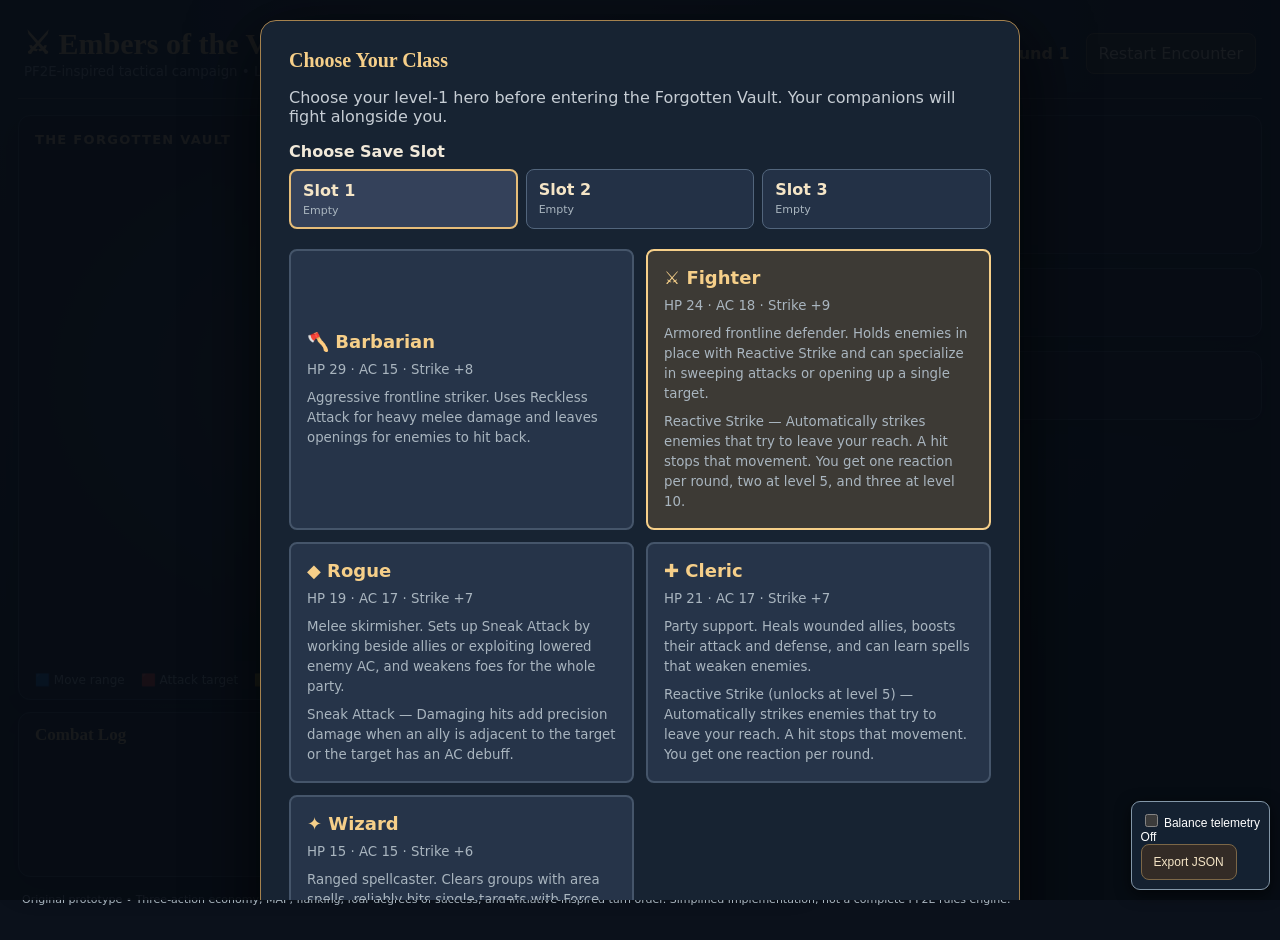
==== commit 75b53fc4: "Remove playtest save-slot note from stable game" ====
--- a/index.html
+++ b/index.html
@@ -77,19 +77,19 @@
 .camp-party-health{display:grid;grid-template-columns:repeat(auto-fit,minmax(180px,1fr));gap:10px;margin:12px 0}.camp-health-card{padding:10px 12px;border:1px solid #46556a;border-radius:9px;background:#172333}.camp-health-head{display:flex;justify-content:space-between;gap:8px;font-size:13px}.camp-health-track{height:9px;background:#49333a;border-radius:6px;overflow:hidden;margin-top:9px}.camp-health-fill{height:100%;background:#67ba87}.camp-health-fill.low{background:#dc7763}.camp-health-fill.mid{background:#d7ae65}.reliquary-room::backdrop{background:#070c14dd}.reliquary-room .camp-options{margin-bottom:0}.reliquary-room [data-choice]{padding:10px}
 #criticalFlash{position:fixed;inset:0;z-index:9000;pointer-events:none;background:radial-gradient(ellipse at center,transparent 24%,rgba(255,192,88,.44) 100%);opacity:0}
 @media(prefers-reduced-motion:reduce){#criticalFlash{display:none}}
-</style></head><body><div id="criticalFlash" aria-hidden="true"></div><div id="app"><div id="classScreen" class="class-screen"><div class="class-dialog"><h2>Choose Your Class</h2><p>Choose your level-1 hero before entering the Forgotten Vault. Your companions will fight alongside you.</p><div class="save-slots-wrap"><strong>Choose Save Slot</strong><div id="saveSlots" class="save-slots"></div><small>This playtest has separate save slots. Select an empty slot to start a hero.</small></div><div id="classChoices" class="class-choices"><p id="classLoading">Loading available classes…</p></div><label class="camp-note" style="display:flex;align-items:center;gap:10px;margin:12px 0"><input id="ironmanMode" type="checkbox"> <span><strong>Iron Man Mode</strong> · Same combat and recovery rules; party defeat permanently ends this campaign.</span></label><button id="beginGame" class="begin-game">Start New Campaign</button><button id="continueGame" class="begin-game secondary" hidden>Continue Saved Campaign</button></div></div><div id="campaignScreen" class="class-screen hidden" role="dialog" aria-label="Campaign camp"><div class="class-dialog"><header class="campaign-header"><h2 id="campaignTitle">The Ember Road</h2><div class="campaign-counts" id="campaignCounts"></div></header><p id="campaignStory"></p><div id="campaignStats" class="campaign-stats"></div><div id="campPartyHealth" class="camp-party-health" aria-live="polite"></div><div class="camp-action-bar"><div class="campaign-buttons"><button id="campaignNext">Continue Adventure</button><button id="campaignRest">Rest at Camp</button><button id="campaignPotion">Drink Healing Potion</button><button id="campaignNew">New Campaign</button></div><p class="hint" id="campaignNote"></p></div><details class="camp-section" open><summary>Choose Your Route</summary><div id="worldMap" class="world-map"></div></details><details class="camp-section" open><summary>Exploration & Scouting</summary><div id="exploreChoices" class="camp-options"></div><div id="scoutingIntel" class="scouting-intel" aria-live="polite"></div></details><div id="merchantShopHome" hidden><div id="merchantChoices" class="camp-options"></div></div><details class="camp-section"><summary>Your Character</summary><div id="campHeroSheet"></div></details><details class="camp-section"><summary>Level-Up Choices</summary><div id="featChoices" class="camp-options"></div></details><details class="camp-section"><summary>Equipment & Inventory</summary><div id="campaignInventory"></div><div id="equipmentChoices" class="camp-options"></div></details><details class="camp-section"><summary>Choose Two Companions</summary><div id="partyChoices" class="camp-options"></div></details></div></div><header><div><h1>⚔ Embers of the Vault</h1><small>PF2E-inspired tactical campaign • Levels 1–10</small></div><div class="header-right"><button id="soundToggle" type="button" aria-pressed="true" title="Toggle combat sound effects">Sound: On</button><span id="campaignBadge">The Ember Road</span><span id="round">Round 1</span><button id="restart">Restart Encounter</button></div></header><main><div class="battle-column"><section class="arena"><div class="scene-title"><strong id="encounterTitle">THE FORGOTTEN VAULT</strong> <span>Click a highlighted tile to move or an enemy to attack</span></div><div id="battlefield"><svg id="board" viewBox="0 0 980 620" role="img" aria-label="Isometric tactical battle grid"></svg></div><div class="legend"><span>🟦 Move range</span><span>🟥 Attack target</span><span>🟨 Selected</span><span>⚔ Critical: +10 over AC</span></div></section><section class="panel log-panel"><h2>Combat Log</h2><div id="log" aria-live="polite"></div></section></div><aside><section class="panel"><h2 id="actorName">Your turn</h2><div id="actorStats"></div><div class="action-pips" id="pips"></div><div id="actions" class="actions"></div><p class="hint" id="actionDescription" aria-live="polite"></p></section><section class="panel"><h2>Character Sheet</h2><div id="combatHeroSheet"></div></section><section class="panel"><h2>Party & Enemies</h2><div id="roster"></div></section></aside></main><footer>Original prototype • Three-action economy, MAP, flanking, four degrees of success, and initiative-inspired turn order. Simplified implementation, not a complete PF2E rules engine.</footer></div><script>window.addEventListener('error',function(e){var c=document.getElementById('classChoices');if(c&&document.getElementById('classLoading'))c.innerHTML='<p style="color:#ffb4a8">Game startup failed. Please report: '+String(e.message).replace(/[&<>]/g,'')+'</p>';});</script><script>'use strict';
-
-/* Balance telemetry: test-branch only, opt-in, browser-local. */
+</style></head><body><div id="criticalFlash" aria-hidden="true"></div><div id="app"><div id="classScreen" class="class-screen"><div class="class-dialog"><h2>Choose Your Class</h2><p>Choose your level-1 hero before entering the Forgotten Vault. Your companions will fight alongside you.</p><div class="save-slots-wrap"><strong>Choose Save Slot</strong><div id="saveSlots" class="save-slots"></div></div><div id="classChoices" class="class-choices"><p id="classLoading">Loading available classes…</p></div><label class="camp-note" style="display:flex;align-items:center;gap:10px;margin:12px 0"><input id="ironmanMode" type="checkbox"> <span><strong>Iron Man Mode</strong> · Same combat and recovery rules; party defeat permanently ends this campaign.</span></label><button id="beginGame" class="begin-game">Start New Campaign</button><button id="continueGame" class="begin-game secondary" hidden>Continue Saved Campaign</button></div></div><div id="campaignScreen" class="class-screen hidden" role="dialog" aria-label="Campaign camp"><div class="class-dialog"><header class="campaign-header"><h2 id="campaignTitle">The Ember Road</h2><div class="campaign-counts" id="campaignCounts"></div></header><p id="campaignStory"></p><div id="campaignStats" class="campaign-stats"></div><div id="campPartyHealth" class="camp-party-health" aria-live="polite"></div><div class="camp-action-bar"><div class="campaign-buttons"><button id="campaignNext">Continue Adventure</button><button id="campaignRest">Rest at Camp</button><button id="campaignPotion">Drink Healing Potion</button><button id="campaignNew">New Campaign</button></div><p class="hint" id="campaignNote"></p></div><details class="camp-section" open><summary>Choose Your Route</summary><div id="worldMap" class="world-map"></div></details><details class="camp-section" open><summary>Exploration & Scouting</summary><div id="exploreChoices" class="camp-options"></div><div id="scoutingIntel" class="scouting-intel" aria-live="polite"></div></details><div id="merchantShopHome" hidden><div id="merchantChoices" class="camp-options"></div></div><details class="camp-section"><summary>Your Character</summary><div id="campHeroSheet"></div></details><details class="camp-section"><summary>Level-Up Choices</summary><div id="featChoices" class="camp-options"></div></details><details class="camp-section"><summary>Equipment & Inventory</summary><div id="campaignInventory"></div><div id="equipmentChoices" class="camp-options"></div></details><details class="camp-section"><summary>Choose Two Companions</summary><div id="partyChoices" class="camp-options"></div></details></div></div><header><div><h1>⚔ Embers of the Vault</h1><small>PF2E-inspired tactical campaign • Levels 1–10</small></div><div class="header-right"><button id="soundToggle" type="button" aria-pressed="true" title="Toggle combat sound effects">Sound: On</button><span id="campaignBadge">The Ember Road</span><span id="round">Round 1</span><button id="restart">Restart Encounter</button></div></header><main><div class="battle-column"><section class="arena"><div class="scene-title"><strong id="encounterTitle">THE FORGOTTEN VAULT</strong> <span>Click a highlighted tile to move or an enemy to attack</span></div><div id="battlefield"><svg id="board" viewBox="0 0 980 620" role="img" aria-label="Isometric tactical battle grid"></svg></div><div class="legend"><span>🟦 Move range</span><span>🟥 Attack target</span><span>🟨 Selected</span><span>⚔ Critical: +10 over AC</span></div></section><section class="panel log-panel"><h2>Combat Log</h2><div id="log" aria-live="polite"></div></section></div><aside><section class="panel"><h2 id="actorName">Your turn</h2><div id="actorStats"></div><div class="action-pips" id="pips"></div><div id="actions" class="actions"></div><p class="hint" id="actionDescription" aria-live="polite"></p></section><section class="panel"><h2>Character Sheet</h2><div id="combatHeroSheet"></div></section><section class="panel"><h2>Party & Enemies</h2><div id="roster"></div></section></aside></main><footer>Original prototype • Three-action economy, MAP, flanking, four degrees of success, and initiative-inspired turn order. Simplified implementation, not a complete PF2E rules engine.</footer></div><script>window.addEventListener('error',function(e){var c=document.getElementById('classChoices');if(c&&document.getElementById('classLoading'))c.innerHTML='<p style="color:#ffb4a8">Game startup failed. Please report: '+String(e.message).replace(/[&<>]/g,'')+'</p>';});</script><script>'use strict';
+
+/* Balance telemetry: opt-in, browser-local. */
 const telemetry={
  version:4,enabled:false,run:null,attempt:null,previous:null,
- key:'embers.encounter-variety.telemetry.v1',settings:'embers.encounter-variety.telemetry.enabled',
+ key:'embers.balance.telemetry.v1',settings:'embers.balance.telemetry.enabled',
  init(){try{this.enabled=localStorage.getItem(this.settings)==='true';this.run=JSON.parse(localStorage.getItem(this.key)||'null');if(this.run){const pending=[...this.run.attempts||[]].reverse().find(a=>!a.result);if(pending){pending.result='interrupted';pending.finishedAt=new Date().toISOString();localStorage.setItem(this.key,JSON.stringify(this.run))}}}catch(e){this.run=null}},
  persist(){try{localStorage.setItem(this.key,JSON.stringify(this.run))}catch(e){console.warn('Telemetry storage full; export now',e)}this.update()},
  snapshot(includeUnits=true){if(!campaign)return null;return {level:campaign.level,xp:campaign.xp,silver:campaign.silver,classId:campaign.classId,ironman:!!campaign.ironman,expedition:campaign.expedition?.number||null,stage:campaign.chapter,route:campaign.route,party:[...(campaign.party||[])],hp:campaign.hp,potions:campaign.potions,potionCapacity:campaign.potionCapacity,inventory:(campaign.inventory||[]).map(x=>typeof x==='object'?{...x}:x),levelPicks:{...(campaign.levelPicks||{})},equipment:{...(campaign.equipment||{})},units:includeUnits&&typeof units!=='undefined'?units.filter(x=>x.team==='ally').map(x=>({id:x.id,hp:x.hp,maxHp:x.max,ac:x.ac,attack:x.attack,spellAttack:x.spellAttack,damage:x.damage})):[]}},
- newRun(){if(!this.enabled)return;this.run={schemaVersion:this.version,createdAt:new Date().toISOString(),runId:'run-'+Date.now()+'-'+Math.random().toString(36).slice(2,8),slot:activeSlot,build:'feature/encounter-layouts',classId:campaign?.classId,mode:campaign?.ironman?'ironman':'normal',start:this.snapshot(false),levels:[],attempts:[],events:[]};this.attempt=null;this.previous=null;this.run.levels.push({time:new Date().toISOString(),reason:'new-campaign',...this.snapshot(false)});this.persist()},
+ newRun(){if(!this.enabled)return;this.run={schemaVersion:this.version,createdAt:new Date().toISOString(),runId:'run-'+Date.now()+'-'+Math.random().toString(36).slice(2,8),slot:activeSlot,build:'main',classId:campaign?.classId,mode:campaign?.ironman?'ironman':'normal',start:this.snapshot(false),levels:[],attempts:[],events:[]};this.attempt=null;this.previous=null;this.run.levels.push({time:new Date().toISOString(),reason:'new-campaign',...this.snapshot(false)});this.persist()},
  ensure(){if(!this.enabled||!campaign)return false;if(!this.run||this.run.slot!==activeSlot||this.run.classId!==campaign.classId)this.newRun();return !!this.run},
  checkpoint(reason){if(!this.enabled||!this.run)return;const snap=this.snapshot();if(snap){this.run.levels.push({time:new Date().toISOString(),reason,...snap});this.persist()}},
- start(ch){if(!this.ensure())return;if(this.attempt&&!this.attempt.result){this.attempt.result='interrupted';this.attempt.end=this.snapshot()}const snap=this.snapshot();this.attempt={id:this.run.attempts.length+1,startedAt:new Date().toISOString(),buildRevision:"sha256:319c775ac1c20ff1ad83341e3344dcf5e42f6e798884c028957ca81486fb4684",encounterSeed:campaign.ambush?.seed??encounterSeedFor(expeditionNode(campaign.route)),expedition:snap.expedition,stage:snap.stage,route:snap.route,level:snap.level,encounter:ch?.title||null,boss:ch?.bossKind||null,mapLayout:activeEncounterLayout?.name||null,initialEnemies:(typeof units!=='undefined'?units:[]).filter(x=>x.team==='enemy').map(x=>({id:x.id,name:x.name,hp:x.hp,ac:x.ac,attack:x.attack,damage:x.damage})),start:snap,rounds:0,events:[],totals:{damageDealt:{},damageReceived:{},healing:{},criticalHits:{},knockouts:{},healingProvided:{},healingReceived:{},overhealing:{},temporaryHpGranted:{},temporaryHpAbsorbed:{},damageReduced:{},buffsApplied:{},buffRounds:{},buffAssistedHits:{},buffAssistedDamage:{},defensePreventedHits:{},damagePreventedEstimate:{},debuffsApplied:{},attacksAttempted:{},attacksHit:{},attacksMissed:{}}};this.run.attempts.push(this.attempt);this.previous=this.health();this.persist()},
+ start(ch){if(!this.ensure())return;if(this.attempt&&!this.attempt.result){this.attempt.result='interrupted';this.attempt.end=this.snapshot()}const snap=this.snapshot();this.attempt={id:this.run.attempts.length+1,startedAt:new Date().toISOString(),buildRevision:"sha256:8f14c8df293c0f72ecf431418b1de443d825ceb9e175addbde4ef0b4cf821a20",encounterSeed:campaign.ambush?.seed??encounterSeedFor(expeditionNode(campaign.route)),expedition:snap.expedition,expeditionSeed:campaign.expedition?.seed??null,expeditionGraphVersion:campaign.expedition?.graphVersion??null,stage:snap.stage,route:snap.route,level:snap.level,encounter:ch?.title||null,boss:ch?.bossKind||null,mapLayout:activeEncounterLayout?.name||null,mapSeed:activeEncounterLayout?.seed??null,mapGeneratorVersion:activeEncounterLayout?.generatorVersion??null,mapFallback:activeEncounterLayout?.fallback??false,initialEnemies:(typeof units!=='undefined'?units:[]).filter(x=>x.team==='enemy').map(x=>({id:x.id,name:x.name,hp:x.hp,ac:x.ac,attack:x.attack,damage:x.damage})),start:snap,rounds:0,events:[],totals:{damageDealt:{},damageReceived:{},healing:{},criticalHits:{},knockouts:{},healingProvided:{},healingReceived:{},overhealing:{},temporaryHpGranted:{},temporaryHpAbsorbed:{},damageReduced:{},buffsApplied:{},buffRounds:{},buffAssistedHits:{},buffAssistedDamage:{},defensePreventedHits:{},damagePreventedEstimate:{},debuffsApplied:{},attacksAttempted:{},attacksHit:{},attacksMissed:{}}};this.run.attempts.push(this.attempt);this.previous=this.health();this.persist()},
  metric(name,source,amount=1,target=null,detail=null){if(!this.enabled||!this.attempt||this.attempt.result||!amount)return;const key=source?.id||source||'unknown',totals=this.attempt.totals;if(!totals[name])totals[name]={};totals[name][key]=(totals[name][key]||0)+amount;this.attempt.events.push({round:typeof round==='number'?round:null,actor:key,metric:name,amount,target:target?.id||target||null,detail});},
  health(){return (typeof units!=='undefined'?units:[]).map(x=>({id:x.id,name:x.name,team:x.team,hp:x.hp,max:x.max})).reduce((o,x)=>(o[x.id]=x,o),{})},
  log(html,attribution){if(!this.enabled||!this.attempt||this.attempt.result)return;const text=String(html).replace(/<[^>]*>/g,' ').replace(/&[^;]+;/g,' ').replace(/\\s+/g,' ').trim();const healthNow=this.health(),changes=[],actorId=typeof current==='function'?current()?.id:null;for(const [id,u] of Object.entries(healthNow)){const old=this.previous?.[id];if(!old)continue;const delta=u.hp-old.hp;if(delta!==0){const type=delta<0?'damage':'healing';const amount=Math.abs(delta);changes.push({id,name:u.name,team:u.team,type,amount});const key=attribution?.source?.id||actorId||'unknown';
@@ -203,8 +203,8 @@
  }catch(e){console.warn('Ending music unavailable',e)}
 }
 function toggleSound(){soundEnabled=!soundEnabled;const b=document.getElementById('soundToggle');if(b){b.textContent=soundEnabled?'Sound: On':'Sound: Off';b.setAttribute('aria-pressed',String(soundEnabled))}if(soundEnabled)playSound('ui');else stopEndingMusic()}
-const SAVE_KEY='embers-encounter-variety-campaign-v1';
-const SLOT_PREFIX='embers-encounter-variety-save-slot-v1-';
+const SAVE_KEY='embers-vault-campaign-v1';
+const SLOT_PREFIX='embers-vault-save-slot-v2-';
 const SLOT_COUNT=3;
 let activeSlot=1;
 const chapters=[
@@ -532,7 +532,7 @@
 // Each map has a distinct walkable shape and authored terrain.
 const encounterLayouts=[
  {name:'Split Causeway',floor:['#3d5056','#465b60'],rows:[
-  '...~~....','...~~....','...~~....','.........','...~~....','...~~....','.........','...~~....']},
+  '...~~....','...~~....','...~~....','...bb....','...~~....','...~~....','...bb....','...~~....']},
  {name:'Collapsed Keep',floor:['#424856','#4b5261'],rows:[
   '   ..... ','  ...... ','  ...r...','......r..','..r......','....r....','......   ','.....    ']},
  {name:'Thornwood Fork',floor:['#344c3d','#3d5645'],rows:[
@@ -540,6 +540,12 @@
  {name:'Broken Cloister',floor:['#504341','#5b4c49'],rows:[
   ' .....   ','.......  ','..p.p....','.........','..p.p.p..','.........','  ...... ','   ..... ']}
 ];
+const additionalLayouts=[
+ {name:'Sunken Courtyard',floor:['#494c58','#555865'],rows:encounterLayouts[3].rows},
+ {name:'Rubble Terraces',floor:['#56483d','#615347'],rows:encounterLayouts[1].rows},
+ {name:'Open Glade',floor:['#394c42','#465948'],rows:encounterLayouts[2].rows}
+];
+const regularLayouts=[...encounterLayouts.slice(0,3),...additionalLayouts];
 const reliquaryLayout={name:'Old Storeroom',floor:['#4b4357','#554c62'],rows:[
   '  .....  ',' ....... ','....p....','.........','.....c...','...p.p...','........ ',' ......  '
 ]};
@@ -547,24 +553,152 @@
  t:{name:'Thicket',fill:'#233c2f',color:'#79a67e',icon:'♠'},
  p:{name:'Pillar',fill:'#60556c',color:'#b09ac1',icon:'▥'},
  '~':{name:'Deep water',fill:'#1d414d',color:'#67aabd',icon:'≈'},
+ b:{name:'Bridge',fill:'#826344',color:'#e2c18e',icon:'═'},
  c:{name:'Supply chest',fill:'#76502a',color:'#f6ce78',icon:'✦'}};
 let activeEncounterLayout=null;
 function isReliquary(node){
-  return Boolean(node&&!node.kind&&!node.boss&&/-1-0$/.test(node.id));
-}
-function layoutForEncounter(node,ambush=false){
+  return Boolean(node&&!node.kind&&!node.boss&&(node.reliquary??/-1-0$/.test(node.id)));
+}
+function layoutForEncounter(node,ambushSeed=null){
   if(!node)return null;
-  if(!ambush&&isReliquary(node))return reliquaryLayout;
-  if(node.boss)return encounterLayouts[3];
-  const [,stage,lane]=node.id.split('-').map(Number);
-  return encounterLayouts[((stage||0)+(lane||0)+Number(ambush))%encounterLayouts.length];
-}
+  const expeditionSeed=campaign.expedition.seed>>>0;
+  const seed=(Math.imul(encounterSeedFor(node),2654435761)^expeditionSeed^(ambushSeed??0))>>>0;
+  if(ambushSeed===null&&isReliquary(node))return generateEncounterLayout(reliquaryLayout,seed);
+  if(node.boss&&ambushSeed===null)return generateEncounterLayout(encounterLayouts[3],seed);
+  const key=JSON.stringify([campaign.expedition.number,node.id,ambushSeed]);
+  if(campaign.layoutRotation?.key!==key||!Number.isInteger(campaign.layoutRotation.kind)){
+    const previous=campaign.layoutRotation;
+    const remaining=previous?.remaining?.length?previous.remaining:
+      regularLayouts.map((_,index)=>index);
+    const choices=remaining.filter(index=>index!==previous?.kind);
+    const pool=choices.length?choices:remaining;
+    const kind=pool[Math.floor(seededRandom(seed)()*pool.length)];
+    campaign.layoutRotation={key,kind,remaining:remaining.filter(index=>index!==kind)};
+    saveCampaign();
+  }
+  return generateEncounterLayout(regularLayouts[campaign.layoutRotation.kind],seed);
+}
+function seededRandom(seed){
+  let state=seed;
+  return ()=>{
+    state=(Math.imul(1664525,state)+1013904223)>>>0;
+    return state/4294967296;
+  };
+}
+function generateEncounterLayout(fallback,seed){
+  const rng=seededRandom(seed);
+  const draw=(low,high)=>low+Math.floor(rng()*(high-low+1));
+  for(let attempt=0;attempt<12;attempt++){
+    const grid=Array.from({length:H},()=>Array(W).fill('.'));
+    if(fallback===encounterLayouts[0]){
+      const crossings=[draw(1,3)];
+      if(draw(0,1))crossings.push(draw(5,6));
+      // Every row shares the center channel. Bridge tiles cover the river at crossings.
+      const center=draw(3,5);
+      let left=center-1,right=center+1;
+      for(let y=0;y<H;y++){
+        left=Math.max(center-1,Math.min(center,left+draw(-1,1)));
+        right=Math.max(center,Math.min(center+1,right+draw(-1,1)));
+        for(let x=left;x<=right;x++)grid[y][x]=crossings.includes(y)?'b':'~';
+      }
+      for(const x of [1,7]){
+        for(let i=0,count=draw(1,3);i<count;i++)grid[draw(0,H-1)][x]=draw(0,1)?'r':'t';
+      }
+    }else if(fallback===encounterLayouts[1]){
+      const wall=draw(3,5),door=draw(1,3),breach=draw(5,6);
+      for(let y=0;y<H;y++){
+        if(y!==door&&y!==breach&&y!==breach+1)grid[y][wall]='p';
+      }
+      for(const y of [0,H-1]){
+        const left=draw(1,3),right=draw(0,2);
+        for(let x=0;x<left;x++)grid[y][x]=' ';
+        for(let x=W-1;x>=W-right;x--)grid[y][x]=' ';
+      }
+      for(const y of [door-1,breach-1]){
+        grid[y][wall+(draw(0,1)?-1:1)]='r';
+      }
+      grid[draw(2,5)][draw(1,2)]='r';
+      grid[draw(2,5)][draw(6,7)]='r';
+    }else if(fallback===encounterLayouts[2]){
+      // A long grove divides two trails. Smaller clusters shape their approaches.
+      const core=draw(3,5),top=draw(1,2),bottom=draw(4,6),side=draw(0,1)?1:-1;
+      for(let y=top;y<=bottom;y++){
+        grid[y][core]='t';
+        if(y>top&&y<bottom&&draw(0,2)!==0)grid[y][core+side]='t';
+      }
+      for(const x of [1,7]){
+        const y=draw(1,5);
+        grid[y][x]='t';
+        if(draw(0,1))grid[y+1][x]='t';
+      }
+      grid[draw(0,1)][0]=' ';
+      grid[draw(6,7)][8]=' ';
+    }else{
+      if(fallback===additionalLayouts[0]||fallback===encounterLayouts[3]){
+        // Interrupted colonnades with an open center or an offset aisle.
+        const aisle=draw(2,5);
+        for(const x of [2,4,6]){
+          for(const y of [draw(0,2),draw(5,7)])grid[y][x]='p';
+          if(draw(0,1))grid[aisle+(x===4?1:-1)][x]='p';
+        }
+      }else if(fallback===additionalLayouts[1]){
+        // Two offset terraces leave a route around either side.
+        const upper=draw(1,3),lower=draw(4,6);
+        for(let x=draw(1,2);x<=5;x++)grid[upper][x]='r';
+        for(let x=3,end=draw(6,7);x<=end;x++)grid[lower][x]='r';
+        grid[upper][draw(2,4)]='.';
+        grid[lower][draw(4,6)]='.';
+      }else if(fallback===additionalLayouts[2]){
+        // Clear firing lanes between groves in opposite corners.
+        const north=draw(2,4),south=draw(4,6);
+        for(const [x,y] of [[north,1],[south,6]]){
+          grid[y][x]='t';
+          grid[y][x+1]='t';
+          grid[y+(y===1?1:-1)][x+draw(0,1)]='t';
+        }
+      }else{
+        const chestX=draw(3,5),chestY=draw(2,5);
+        grid[chestY][chestX]='c';
+        for(const x of [2,4,6]){
+          const y=draw(1,6);
+          if(grid[y][x]==='.')grid[y][x]='p';
+        }
+      }
+      for(const y of [0,H-1]){
+        for(const x of [0,W-1]){
+          const step=x===0?1:-1;
+          for(let i=0,count=draw(0,3);i<count;i++)grid[y][x+i*step]=' ';
+        }
+      }
+    }
+    if(draw(0,1))grid.reverse();
+    const layout={...fallback,rows:grid.map(row=>row.join('')),seed,generatorVersion:3};
+    if(validEncounterLayout(layout)&&
+      (fallback!==encounterLayouts[3]||[[8,1],[8,5],[7,0],[7,6],[6,1]]
+        .filter(([x,y])=>walkableLayoutTile(layoutTile(layout,x,y))).length>=3))return layout;
+  }
+  return {...fallback,seed,generatorVersion:3,fallback:true};
+}
+function validEncounterLayout(layout){
+  const {allies,foes}=layoutSpawns(layout,10);
+  if(allies.length!==3||foes.length!==10)return false;
+  if(allies.some(a=>foes.some(e=>Math.abs(a.x-e.x)+Math.abs(a.y-e.y)<4)))return false;
+  const queue=[allies[0]],seen=new Set();
+  for(let i=0;i<queue.length;i++){
+    const {x,y}=queue[i],key=`${x},${y}`;
+    if(seen.has(key)||!walkableLayoutTile(layoutTile(layout,x,y)))continue;
+    seen.add(key);
+    queue.push({x:x+1,y},{x:x-1,y},{x,y:y+1},{x,y:y-1});
+  }
+  return seen.size>=32&&seen.size===Array.from(layout.rows.join('')).filter(walkableLayoutTile).length;
+}
+function walkableLayoutTile(tile){return tile==='.'||tile==='b'}
 function layoutTile(layout,x,y){
   return layout.rows[y]?.[x]||' ';
 }
 function layoutSpawns(layout,count){
   const open=[];
-  for(let x=0;x<W;x++)for(let y=0;y<H;y++)if(layoutTile(layout,x,y)==='.')open.push({x,y});
+  for(let x=0;x<W;x++)for(let y=0;y<H;y++)if(walkableLayoutTile(layoutTile(layout,x,y)))open.push({x,y});
   const allies=open.slice().sort((a,b)=>(a.x*2+Math.abs(a.y-5))-(b.x*2+Math.abs(b.y-5))).slice(0,3);
   const foes=open.filter(tile=>!allies.includes(tile)).sort((a,b)=>(b.x*2-Math.abs(b.y-3))-(a.x*2-Math.abs(a.y-3))).slice(0,count);
   return {allies,foes};
@@ -633,17 +767,25 @@
  node.story=kind?stopDescription({kind}):'Your party ventures into '+baseName+'.';
 }
 function makeExpedition(number){
- const seed=Math.floor(Math.random()*4294967296);let state=seed;
- const rnd=()=>{state=(Math.imul(state,1664525)+1013904223)>>>0;return state/4294967296};
+ const seed=Math.floor(Math.random()*4294967296),rnd=seededRandom(seed);
  const pool=[...chapters[1].enemies,...chapters[2].enemies,...Object.values(alternateEncounters).flatMap(e=>e.enemies),...ambushes.flatMap(e=>e.enemies)];
- const nodes=[],stages=9,counts=[1,3,4,4,5,4,4,3,1];
+ const nodes=[],stages=9;
+ const counts=[1,...Array.from({length:stages-2},()=>2+Math.floor(rnd()*4)),1];
+ const usedPlaces=new Set();
  for(let stage=0;stage<stages;stage++){
   const row=[],count=counts[stage],boss=stage===stages-1;
+  const names=expeditionPlaces.filter(place=>!usedPlaces.has(place));
+  const poolNames=names.length>=count?names:[...expeditionPlaces];
+  const center=46+rnd()*8,spread=count===1?0:Math.min(80,28+count*11+rnd()*12);
   for(let lane=0;lane<count;lane++){
-   const id='exp'+number+'-'+stage+'-'+lane,name=stage===0?'Expedition Entrance':boss?'Final Citadel':expeditionPlaces[Math.floor(rnd()*expeditionPlaces.length)];
+   const id='exp'+number+'-'+stage+'-'+lane;
+   const name=stage===0?'Expedition Entrance':boss?'Final Citadel':poolNames.splice(Math.floor(rnd()*poolNames.length),1)[0];
+   usedPlaces.add(name);
+   const mapX=4.5+stage*11.375+(stage>0&&!boss?(rnd()-.5)*4:0);
+   const mapY=count===1?center:center+spread*(lane/(count-1)-.5)+(rnd()-.5)*5;
    const walls=[];for(let j=0;j<5;j++){const w=(3+Math.floor(rnd()*3))+','+(1+Math.floor(rnd()*5));if(!walls.includes(w))walls.push(w)}
    const enemies=[];for(let j=0;j<2+(stage>5?1:0);j++){const e=stage===0?chapters[1].enemies[j]:pool[Math.floor(rnd()*pool.length)];enemies.push({...e,id:id+'-enemy'+j,x:6+j%2,y:2+j})}
-   row.push({id,name,kind:null,boss:boss?['warlord','oracle','sentinel'][Math.floor(rnd()*3)]:null,walls,tint:'#455462',enemies,xp:400+Math.min(stage,4)*140,silver:30+Math.min(stage,4)*16,loot:null,story:'Your party ventures into '+name+'.',next:[]});
+   row.push({id,name,mapX,mapY,reliquary:false,kind:null,boss:boss?['warlord','oracle','sentinel'][Math.floor(rnd()*3)]:null,walls,tint:'#455462',enemies,xp:400+Math.min(stage,4)*140,silver:30+Math.min(stage,4)*16,loot:null,story:'Your party ventures into '+name+'.',next:[]});
   }
   nodes.push(row);
  }
@@ -651,31 +793,37 @@
  // Keep a battle reachable from each decision without creating long diagonal edges.
  for(let stage=0;stage<stages-1;stage++){
   const row=nodes[stage],next=nodes[stage+1];
-  row.forEach((n,lane)=>{
-   const center=row.length===1?(next.length-1)/2:lane*(next.length-1)/(row.length-1);
-   const near=next.map((v,i)=>({v,i,d:Math.abs(i-center)})).sort((a,b)=>a.d-b.d||a.i-b.i);
-   const take=stage===0?3:2+(rnd()<.25?1:0);
-   n.next=near.slice(0,Math.min(take,next.length)).map(x=>x.v.id);
-  });
+  const nearest=(options,node)=>options.slice().sort((a,b)=>Math.abs(a.mapY-node.mapY)-Math.abs(b.mapY-node.mapY));
+  for(const node of row){
+   const ordered=nearest(next,node);
+   const take=row.length===1?next.length:Math.min(next.length,2+Number(rnd()<.25));
+   node.next=ordered.slice(0,take).map(target=>target.id);
+   if(take===2&&ordered.length>2&&rnd()<.35)node.next[1]=ordered[2].id;
+  }
+  for(const target of next){
+   if(row.every(node=>!node.next.includes(target.id)))nearest(row,target)[0].next.push(target.id);
+  }
  }
  for(let stage=1;stage<stages-1;stage++){
   const row=nodes[stage];
-  // Give each node a distinct event, with more than one battle per stage.
-  const kinds=['battle','battle','shrine','merchant','cache'];
-  if(stage===2)kinds.splice(2,1,'shrine');
-  for(let lane=0;lane<row.length;lane++){
-   const n=row[lane],kind=kinds[(lane+stage)%kinds.length];
-   if(kind!=='battle')setExpeditionNodeType(n,kind);
-  }
-  // Guarantee at least one battle among the actual outgoing neighbors of every parent.
+  const stops=['shrine','merchant','cache'];
+  for(const node of row){
+   if(stops.length&&rnd()<.55)setExpeditionNodeType(node,stops.splice(Math.floor(rnd()*stops.length),1)[0]);
+  }
   for(const parent of nodes[stage-1]){
-   const reachable=row.filter(n=>parent.next.includes(n.id));
-   if(!reachable.some(n=>!n.kind)){const n=reachable[Math.floor(reachable.length/2)];setExpeditionNodeType(n,null)}
+   const reachable=row.filter(node=>parent.next.includes(node.id));
+   if(reachable.every(node=>node.kind))setExpeditionNodeType(reachable[Math.floor(rnd()*reachable.length)],null);
   }
  }
- const reliquary=nodes[1].find(isReliquary);
- if(reliquary){reliquary.name='Old Storeroom';reliquary.story='The room still holds a few supplies from its last occupants.'}
- return {number,seed,layout:'branching',graphVersion:3,nodes};
+ const earlyBattles=nodes[1].filter(node=>!node.kind);
+ if(earlyBattles.length>1&&rnd()<.5){
+  const reliquary=earlyBattles[Math.floor(rnd()*earlyBattles.length)];
+  reliquary.reliquary=true;
+  reliquary.name='Old Storeroom';
+  reliquary.story='The room still holds a few supplies from its last occupants.';
+ }
+
+ return {number,seed,layout:'branching',graphVersion:4,nodes};
 }
 function expeditionNode(id){return campaign?.expedition?.nodes.flat().find(n=>n.id===id)}
 const LEVEL_XP_THRESHOLDS=[0,1000,2200,3600,5200,7000,9000,11200,13600,16200];
@@ -753,8 +901,11 @@
  const exp=campaign.expedition,connected=new Set(availableExpeditionRoutes().map(n=>n.id));
  let h='<div class="expedition-map-wrap">';
  h+='<div class="expedition-legend"><strong>EXPEDITION</strong><span>⚔ battle</span><span>🛒 merchant</span><span>✦ shrine</span><span>◇ cache</span><span>★ boss</span></div>';
- if(exp.graphVersion===3){
-  const position=(stage,lane,count)=>({x:4.5+stage*11.375,y:count===1?50:9+lane*82/(count-1)});
+ if(exp.graphVersion>=3){
+  const position=(stage,lane,count)=>{
+   const node=exp.nodes[stage][lane];
+   return {x:node.mapX??4.5+stage*11.375,y:node.mapY??(count===1?50:9+lane*82/(count-1))};
+  };
   h+='<div class="route-map-v3"><svg class="branch-lines" viewBox="0 0 100 100" preserveAspectRatio="none" aria-hidden="true">';
   exp.nodes.forEach((row,stage)=>row.forEach((n,lane)=>{const a=position(stage,lane,row.length);(n.next||[]).forEach(id=>{const next=exp.nodes[stage+1]||[],j=next.findIndex(v=>v.id===id);if(j<0)return;const b=position(stage+1,j,next.length),lit=campaign.previousRoute===n.id&&stage===campaign.chapter-1;h+='<line x1="'+a.x+'" y1="'+a.y+'" x2="'+b.x+'" y2="'+b.y+'" stroke="'+(lit?'#467d53':'#78634d')+'" stroke-width="'+(lit?.65:.36)+'" stroke-dasharray="1 1" opacity="'+(lit?1:.65)+'"/>'})}));
   h+='</svg>';
@@ -1049,10 +1200,10 @@
 const $=id=>document.getElementById(id),roll=n=>1+Math.floor(Math.random()*n),alive=u=>u.hp>0,unitAt=(x,y)=>units.find(u=>alive(u)&&u.x===x&&u.y===y),inside=(x,y)=>x>=0&&x<W&&y>=0&&y<H&&!terrain.has(`${x},${y}`),dist=(a,b)=>Math.abs(a.x-b.x)+Math.abs(a.y-b.y),meleeAdjacent=(a,b)=>Math.max(Math.abs(a.x-b.x),Math.abs(a.y-b.y))===1,current=()=>units.find(u=>u.id===order[turn]);
 function say(s,attribution){telemetry.log(s,attribution);const p=document.createElement('p');p.innerHTML=s;$('log').prepend(p)}
 function reset(){$('actionDescription').textContent=actionDescription('move',campaign.classId,[],[]);activeBoss=null;bossWarnings=[];developCompanions();stopEndingMusic();combatSession++;units=baseUnits.map(u=>({...u}));configureHero();const ch=encounter();if(ch.bossKind)activeBoss={kind:ch.bossKind,waves:0,phase:false};const node=expeditionNode(campaign.route);
-activeEncounterLayout=layoutForEncounter(node,Boolean(campaign.ambush));
+activeEncounterLayout=layoutForEncounter(node,campaign.ambush?(campaign.ambush.seed??0):null);
 terrain.clear();
 if(activeEncounterLayout){
-  for(let y=0;y<H;y++)for(let x=0;x<W;x++)if(layoutTile(activeEncounterLayout,x,y)!=='.')terrain.add(x+','+y);
+  for(let y=0;y<H;y++)for(let x=0;x<W;x++)if(!walkableLayoutTile(layoutTile(activeEncounterLayout,x,y)))terrain.add(x+','+y);
 }else{
   (battlefields[campaign.ambush?.route||campaign.route]?.walls||[]).forEach(wall=>terrain.add(wall));
 }
@@ -1140,7 +1291,7 @@
   }[id]||'';
 }
 function render(){let u=current(),classId=actorClass(u),svg=$('board');let r=u&&u.player&&actions>0&&mode==='move'?reachable(u):new Map(),range=targetRange(u),blastRadius=selectedAreaRadius();let html='<defs><linearGradient id="floor" x2="0" y2="1"><stop stop-color="#455462"/><stop offset="1" stop-color="#263641"/></linearGradient></defs>';
-for(let sum=0;sum<W+H-1;sum++)for(let x=0;x<W;x++){let y=sum-x;if(y<0||y>=H)continue;const tile=activeEncounterLayout?layoutTile(activeEncounterLayout,x,y):'.';if(tile===' ')continue;const feature=terrainFeatures[tile];let [px,py]=point(x,y),wall=terrain.has(`${x},${y}`),move=r.has(`${x},${y}`),target=u&&u.player&&(mode==='attack'||mode==='cleave'||(mode==='special'&&classId==='barbarian'))&&units.some(t=>alive(t)&&t.team==='enemy'&&t.x===x&&t.y===y&&meleeAdjacent(u,t));let inRange=range>0&&!wall&&dist(u,{x,y})<=range,preview=hoveredTarget&&blastRadius>0&&areaDistance({x,y},hoveredTarget)<=blastRadius;let fill=wall?(feature?.fill||'#675d58'):move?'#29556c':preview?'#b7443f':inRange?'#71353d':target?'#703c40':(activeEncounterLayout?.floor[(x+y)%2]||((x+y)%2?'#344553':'#3b4d5b'));html+=`<polygon class="tile" data-x="${x}" data-y="${y}" points="${polygon(x,y)}" fill="${fill}">${feature?`<title>${feature.name} · blocks movement</title>`:''}</polygon>`;
+for(let sum=0;sum<W+H-1;sum++)for(let x=0;x<W;x++){let y=sum-x;if(y<0||y>=H)continue;const tile=activeEncounterLayout?layoutTile(activeEncounterLayout,x,y):'.';if(tile===' ')continue;const feature=terrainFeatures[tile];let [px,py]=point(x,y),wall=terrain.has(`${x},${y}`),move=r.has(`${x},${y}`),target=u&&u.player&&(mode==='attack'||mode==='cleave'||(mode==='special'&&classId==='barbarian'))&&units.some(t=>alive(t)&&t.team==='enemy'&&t.x===x&&t.y===y&&meleeAdjacent(u,t));let inRange=range>0&&!wall&&dist(u,{x,y})<=range,preview=hoveredTarget&&blastRadius>0&&areaDistance({x,y},hoveredTarget)<=blastRadius;let fill=wall?(feature?.fill||'#675d58'):move?'#29556c':preview?'#b7443f':inRange?'#71353d':target?'#703c40':(feature?.fill||activeEncounterLayout?.floor[(x+y)%2]||((x+y)%2?'#344553':'#3b4d5b'));html+=`<polygon class="tile" data-x="${x}" data-y="${y}" points="${polygon(x,y)}" fill="${fill}">${feature?`<title>${feature.name}${wall?' · blocks movement':''}</title>`:''}</polygon>`;
 if(feature)html+=`<text x="${px}" y="${py+4}" text-anchor="middle" fill="${feature.color}" font-size="24" font-weight="bold" pointer-events="none">${feature.icon}</text>`;
 else if(wall)html+=`<rect x="${px-18}" y="${py-22}" width="36" height="29" fill="#8c7e70" stroke="#b5a18a"/><path d="M${px-18} ${py-12}h36 M${px} ${py-22}v29" stroke="#514d4a"/>`}
 for(let u of [...units].filter(alive).sort((a,b)=>(a.x+a.y)-(b.x+b.y))){let [px,py]=point(u.x,u.y);html+=`<g class="unit" data-unit="${u.id}" style="pointer-events:none"><ellipse cx="${px}" cy="${py+8}" rx="24" ry="11" fill="#05080c99"/>${current()===u?`<ellipse class="selected-ring" cx="${px}" cy="${py+2}" rx="26" ry="13"/>`:''}<g class="token-body" data-x="${u.x}" data-y="${u.y}" style="pointer-events:visiblePainted"><title>${escapeHTML(u.name)} · ${tokenHealthLabel(u)}</title><circle cx="${px}" cy="${py-17}" r="21" fill="${u.color}" stroke="#f7e7c8" stroke-width="2"/><text x="${px}" y="${py-10}" font-size="23" text-anchor="middle" fill="#14232b">${u.icon}</text></g><rect pointer-events="none" x="${px-22}" y="${py-48}" width="44" height="6" rx="3" fill="#541f2a"/><rect pointer-events="none" x="${px-22}" y="${py-48}" width="${44*u.hp/u.max}" height="6" rx="3" fill="#6cda8d"/>${tokenStatusMarkup(u,px,py)}</g>`}
@@ -1157,7 +1308,7 @@
   });
 });
 $('combatHeroSheet').innerHTML=heroSheetMarkup();$('roster').innerHTML=units.map(v=>`<div class="unit-row ${alive(v)?'':'dead'}"><span style="color:${v.color}">${v.icon}</span><span class="name">${escapeHTML(v.name)}</span><div class="bar"><div style="width:${100*v.hp/v.max}%"></div></div><span class="hp">${v.hp}/${v.max}</span></div>`).join('');}
-function updateBlastPreview(){const u=current();if(!u)return;const range=targetRange(u),radius=selectedAreaRadius();for(const tile of $('board').querySelectorAll('.tile')){const x=+tile.dataset.x,y=+tile.dataset.y,wall=terrain.has(x+','+y),valid=range>0&&!wall&&dist(u,{x,y})<=range,preview=hoveredTarget&&radius&&areaDistance({x,y},hoveredTarget)<=radius;tile.setAttribute('fill',wall?(terrainFeatures[activeEncounterLayout&&layoutTile(activeEncounterLayout,x,y)]?.fill||'#675d58'):preview?'#b7443f':valid?'#71353d':(activeEncounterLayout?.floor[(x+y)%2]||((x+y)%2?'#344553':'#3b4d5b')))}}
+function updateBlastPreview(){const u=current();if(!u)return;const range=targetRange(u),radius=selectedAreaRadius();for(const tile of $('board').querySelectorAll('.tile')){const x=+tile.dataset.x,y=+tile.dataset.y,wall=terrain.has(x+','+y),feature=terrainFeatures[activeEncounterLayout&&layoutTile(activeEncounterLayout,x,y)],valid=range>0&&!wall&&dist(u,{x,y})<=range,preview=hoveredTarget&&radius&&areaDistance({x,y},hoveredTarget)<=radius;tile.setAttribute('fill',wall?(feature?.fill||'#675d58'):preview?'#b7443f':valid?'#71353d':(feature?.fill||activeEncounterLayout?.floor[(x+y)%2]||((x+y)%2?'#344553':'#3b4d5b')))}}
 function choose(id){hoveredTarget=null;if(!current()?.player||busy||finished)return;let u=current(),classId=actorClass(u);if(id==='end'){endTurn();return}if(id.startsWith('rage_')){barbarianPower(id.slice(5));return}if(id==='cleave'&&!u.cleavePending)return;if(id==='defense'){if(classId==='barbarian'||actions<1)return;(u.guardAbilities??={})['Defensive Stance']=true;const buffer=grantTemporaryHp(u,u,3+campaign.level,'Defensive Stance');telemetry.metric('buffsApplied',u,1,u,{ability:'Defensive Stance',acBonus:2});spendActions(u,'Defensive Stance',1,u);mode='move';say('Defensive Stance: +2 AC until next turn.'+(buffer?' Grants '+buffer+' temporary HP.':''));render();if(actions===0)endTurn();return}if(classId==='barbarian'&&['bomb','heal','guard'].includes(id))return;if(id==='bomb'&&(campaign.bombs<1||actions<2))return;if(id==='blast'&&(classId!=='wizard'||actions<2))return;if(id==='special'&&classId==='rogue')return;if(id==='special'&&actions<2)return;if(id==='guard'){if(!['fighter','cleric'].includes(classId)||actions<1)return;if(!u.guardAbilities?.['Raise Shield']){(u.guardAbilities??={})['Raise Shield']=true;telemetry.metric('buffsApplied',u,1,u,{ability:'Raise Shield',acBonus:2});spendActions(u,'Raise Shield',1,u);say(`<strong>${u.name}</strong> raises a shield (+2 AC until next turn).`)}else say('Shield already raised.');}else if(id==='heal'){if(classId==='barbarian')return;if(campaign.potions<=0){say('All potion bottles are empty. Rest to refill them.');return}if(u.hp>=u.max){say('Already at full health.');return}campaign.potions--;saveCampaign();const p=potionHealing(),dice=damageDice(p.sides,p.dice,p.bonus),n=Math.min(u.max-u.hp,dice.total);spendActions(u,'Healing Potion',1,u);restoreHp(u,u,dice.total,'Healing Potion');say(`<strong>${u.name}</strong> drinks a tier ${p.tier} healing potion (${dice.expression}), restoring ${n} HP.`)}else mode=id;render();if(actions===0)endTurn()}
 function clickTile(x,y){hoveredTarget=null;if(finished||busy||!current()?.player||actions<=0)return;let u=current(),classId=actorClass(u),t=unitAt(x,y);if(mode==='move'&&!t&&reachable(u).has(`${x},${y}`)){spendActions(u,'Stride',1,null,{from:{x:u.x,y:u.y},destination:{x,y},tiles:reachable(u).get(`${x},${y}`)});u.x=x;u.y=y;recordMovement(u,u.telemetryUse?.detail.tiles||0,false);say('<strong>'+escapeHTML(u.name.split(' •')[0])+'</strong> strides to ('+(x+1)+', '+(y+1)+').');render();if(actions===0)endTurn()}else if(mode==='bomb'&&classId!=='barbarian'&&dist(u,{x,y})<=5&&campaign.bombs>0){campaign.bombs--;saveCampaign();spendActions(u,'Throw Fire Flask',2,null,{destination:{x,y}});blast(u,x,y);mode='move';render();if(!finished&&actions===0)endTurn()}else if(mode==='blast'&&dist(u,{x,y})<=6){spendActions(u,'Fire Burst',2,null,{destination:{x,y}});blast(u,x,y);mode='move';render();if(!finished&&actions===0)endTurn()}else if(mode==='attack'&&t&&t.team==='enemy'&&meleeAdjacent(u,t)){spendActions(u,classId==='barbarian'?'Power Strike':'Strike',1,t);strike(u,t);if(!u.cleavePending)mode='move';render();if(!finished&&actions===0)endTurn()}else if(mode==='cleave'&&u.cleavePending&&t&&t.team==='enemy'&&meleeAdjacent(u,t)){u.cleavePending=false;spendActions(u,'Savage Cleave',1,t);const previous=attacks;strike(u,t);attacks=previous;mode=u.cleavePending?'cleave':'move';render();if(!finished&&actions===0)endTurn()}else if(mode.startsWith('tech')&&actions>=2){const tech=learnedTechniques().find(o=>'tech'+o.level===mode);if(!tech)return;const dirty=tech.name==='Dirty Trick';const tile={x,y};if(dirty?(!inside(x,y)||dist(u,tile)>6):(!t||t.team!=='enemy'||!meleeAdjacent(u,t)))return;spendActions(u,tech.name,2,dirty?null:t,dirty?{destination:tile}:undefined);if(dirty){dirtyTrick(u,tile)}else if(['Sweeping Strike','Whirlwind Strike','Cleaving Arc','Tempest Sweep'].includes(tech.name)){const targets=units.filter(v=>v.team==='enemy'&&alive(v)&&meleeAdjacent(u,v));say(escapeHTML(tech.name)+' attacks '+targets.length+' adjacent enemies.');for(const enemy of targets){if(finished)break;const extra=tech.name==='Whirlwind Strike'?{sides:6,count:1}:tech.name==='Cleaving Arc'?{sides:8,count:1}:tech.name==='Tempest Sweep'?{sides:6,count:2}:null;strike(u,enemy,extra)}}else{const oldHp=t.hp;strike(u,t,tech.name==='Shieldbreaker'?{sides:6,count:2}:null,{rally:tech.name==='Rallying Strike',shieldbreaker:tech.name==='Shieldbreaker'});if(t.hp<oldHp){if(tech.name==='Exposing Strike'){t.guardAbilities={};applyTechniqueACDebuff(u,t,tech.name)}else if(tech.name==='Bleeding Cut'){applyEnemyStatus(u,t,tech.name,'bleed')}else if(tech.name==='Crippling Strike'){applyEnemyStatus(u,t,tech.name,'slow')}}}mode='move';render();if(!finished&&actions===0)endTurn()}else if(mode.startsWith('spell')&&actions>=2){const learned=learnedSpells().find(o=>'spell'+o.level===mode);if(!learned)return;const support=learned.stat==='support',area=learned.stat==='area',allParty=['Blessing of Valor','Restorative Wave','Sanctuary Aura'].includes(learned.name);if(support?(allParty?!(t&&t.team==='ally'):(t&&t.team==='ally'&&dist(u,t)<=6)):(area?dist(u,{x,y})<=6&&inside(x,y):(t&&t.team==='enemy'&&dist(u,t)<=6))){spendActions(u,learned.name,2,t,{destination:{x,y}});if(support)castSupportSpell(u,t,learned.name);else if(area)castAreaSpell(u,x,y,learned.name);else castLearnedSpell(u,t,learned.name);mode='move';render();if(!finished&&actions===0)endTurn()}}else if(mode==='special'&&t&&dist(u,t)<=6){if(classId==='cleric'&&t.team==='ally'){const dice=damageDice(8,1,8+(featPicked('healing_hands')?4:0));spendActions(u,'Heal',2,t);const healed=restoreHp(u,t,dice.total,'Heal');say('<strong>'+escapeHTML(u.name.split(' •')[0])+'</strong> casts Heal: '+dice.expression+' = '+healed+' HP restored to '+escapeHTML(t.name)+'.');}else if(classId==='wizard'&&t.team==='enemy'){spendActions(u,'Force Barrage',2,t);forceBarrage(u,t);}else if(classId==='fighter'&&t.team==='enemy'&&meleeAdjacent(u,t)){recordAbility(u,'Power Attack',2,t);specialMode=true;strike(u,t);specialMode=false;actions-=2;}else if(classId==='barbarian'&&t.team==='enemy'&&meleeAdjacent(u,t)){if(actions<2)return;u.recklessUntilTurn=true;spendActions(u,'Reckless Attack',2,t);strike(u,t,null,{reckless:true});}else{say('Invalid target for this class ability.');return;}if(!u.cleavePending)mode='move';render();if(!finished&&actions===0)endTurn()}else say('Invalid target for the selected action.')}
 function flank(a,t){let friends=units.filter(v=>alive(v)&&v.team===a.team&&v!==a);return friends.some(f=>meleeAdjacent(f,t)&&f.x-t.x===t.x-a.x&&f.y-t.y===t.y-a.y)}
@@ -1228,7 +1379,28 @@
   }
   return [];
 }
-function rangedAiStep(u,opponents){const q=[{x:u.x,y:u.y,d:0,first:null}],seen=new Set([u.x+','+u.y]);let best=null,bestScore=-Infinity;for(let i=0;i<q.length;i++){const p=q[i],distances=opponents.map(v=>Math.abs(p.x-v.x)+Math.abs(p.y-v.y)),nearest=Math.min(...distances),inRange=distances.some(d=>d<=6),adjacent=opponents.some(v=>meleeAdjacent(p,v));if(p.first&&inRange&&!adjacent&&!unitAt(p.x,p.y)){const score=100-Math.abs(nearest-4)*5-p.d*2;if(score>bestScore){bestScore=score;best=p.first}}if(p.d>=strideLimit(u,4))continue;for(const [dx,dy] of [[1,0],[-1,0],[0,1],[0,-1]]){const x=p.x+dx,y=p.y+dy,key=x+','+y;if(!inside(x,y)||seen.has(key))continue;const occupant=unitAt(x,y);if(!canTraverse(u,occupant))continue;seen.add(key);q.push({x,y,d:p.d+1,first:p.first||(!occupant?{x,y,tiles:p.d+1}:null)})}}return best}
+function rangedAiPath(unit,opponents){
+  const queue=[{x:unit.x,y:unit.y,path:[]}];
+  const seen=new Set([`${unit.x},${unit.y}`]);
+  const limit=strideLimit(unit,4);
+  let best=[],bestScore=-Infinity;
+  for(const point of queue){
+    const nearest=Math.min(...opponents.map(enemy=>dist(point,enemy)));
+    const adjacent=opponents.some(enemy=>meleeAdjacent(point,enemy));
+    if(point.path.length&&nearest<=6&&!adjacent&&!unitAt(point.x,point.y)){
+      const score=100-Math.abs(nearest-4)*5-point.path.length*2;
+      if(score>bestScore){bestScore=score;best=point.path}
+    }
+    if(point.path.length>=limit)continue;
+    for(const [dx,dy] of [[1,0],[-1,0],[0,1],[0,-1]]){
+      const x=point.x+dx,y=point.y+dy,key=`${x},${y}`;
+      if(!inside(x,y)||seen.has(key)||!canTraverse(unit,unitAt(x,y)))continue;
+      seen.add(key);
+      queue.push({x,y,path:[...point.path,{x,y}]});
+    }
+  }
+  return best;
+}
 function tickPersistentDamage(unit){
   for(const status of ['bleed','burn']){
     const effects=unit.statusSources[status];
@@ -1284,7 +1456,21 @@
   if(finished)return;
   if(!alive(u)){endTurn();return}
 }
-if(u.player){busy=false;render();return}if(actions<=0){endTurn();return}let opponents=units.filter(v=>alive(v)&&v.team!==u.team);if(!opponents.length){checkEnd();return}let nearest=opponents.sort((a,b)=>dist(u,a)-dist(u,b))[0];if(u.bossKind==='warlord'){const vulnerable=opponents.filter(v=>v.hp/v.max<.55).sort((a,b)=>dist(u,a)-dist(u,b))[0];if(vulnerable&&dist(u,vulnerable)<=4)nearest=vulnerable}if(u.bossKind==='oracle'){const weak=opponents.filter(v=>dist(u,v)<=6).sort((a,b)=>a.hp-b.hp)[0];if(weak)nearest=weak}const ranged=(u.team==='enemy'&&['caster','archer'].includes(u.role))||(u.team==='ally'&&u.id==='wizard');if(ranged){const close=opponents.some(v=>meleeAdjacent(u,v)),inRange=opponents.some(v=>dist(u,v)<=6);if(close||!inRange){const step=rangedAiStep(u,opponents);if(step){spendActions(u,'Stride',1,null,{from:{x:u.x,y:u.y},destination:step});const moved=enemyStep(u,step);recordMovement(u,moved?step.tiles:0,!moved);consumeStrideSlow(u);if(finished)return;if(!alive(u)){endTurn();return}if(moved)say('<strong>'+escapeHTML(u.name.split(' •')[0])+'</strong> repositions to maintain ranged distance.');render();return}}if(!inRange||close&&u.team==='ally'&&u.id==='wizard'&&actions<2){telemetry.metric('actionsUnused',u,actions);actions=0;render();return}if(u.team==='enemy'&&u.role==='caster'&&actions<2){telemetry.metric('actionsUnused',u,actions);actions=0;render();return}}if(u.team==='enemy'&&u.role==='caster'&&actions>=2&&dist(u,nearest)<=6){spendActions(u,'Fire Bolt',2,nearest);magicAttack(u,nearest,'Fire Bolt',()=>damageDice(6,2,Math.max(1,u.level||campaign.level)+(u.spellDamage||0)));render();return}if(u.team==='enemy'&&u.role==='archer'&&dist(u,nearest)<=6){spendActions(u,u.role==='archer'?'Ranged Strike':'Strike',1,nearest);strike(u,nearest);render();return}if(u.team==='ally'&&u.id==='wizard'&&dist(u,nearest)<=6&&actions>=2){const learned=npcChoices(u.id).filter(o=>['spell','area'].includes(o.stat));const selected=learned.length&&Math.random()<.65?learned[learned.length-1]:null;spendActions(u,selected?.name||'Force Barrage',2,nearest);if(selected?.stat==='area')castAreaSpell(u,nearest.x,nearest.y,selected.name);else if(selected)castLearnedSpell(u,nearest,selected.name);else forceBarrage(u,nearest);render();return}if(u.team==='ally'&&u.id==='cleric'&&actions>=2){let wounded=units.filter(v=>alive(v)&&v.team==='ally'&&v.hp<=v.max-7).sort((a,b)=>(a.hp/a.max)-(b.hp/b.max))[0];const learned=npcChoices(u.id);const support=learned.filter(o=>o.stat==='support');const offensive=learned.filter(o=>o.stat==='spell');if(wounded&&dist(u,wounded)<=6){const choice=support.find(o=>o.name==='Renewing Prayer');spendActions(u,choice?.name||'Heal',2,wounded);if(choice)castSupportSpell(u,wounded,choice.name);else{const dice=damageDice(8,1,8+Math.floor((campaign.level-1)*1.5));const healed=restoreHp(u,wounded,dice.total,'Heal');say('<strong>Mira</strong> casts Heal (2 actions): '+dice.expression+' = '+healed+' HP restored to '+escapeHTML(wounded.name.split(' •')[0])+'.')}render();return}const groupSupport=support.find(o=>['Sanctuary Aura','Restorative Wave','Blessing of Valor'].includes(o.name));if(groupSupport&&Math.random()<.25){spendActions(u,groupSupport.name,2,null);castSupportSpell(u,groupSupport.name==='Blessing of Valor'?u:units.find(v=>v.team==='ally'&&alive(v)),groupSupport.name);render();return}if(offensive.length&&dist(u,nearest)<=6){const name=offensive[offensive.length-1].name;spendActions(u,name,2,nearest);castLearnedSpell(u,nearest,name);render();return}}
+if(u.player){busy=false;render();return}if(actions<=0){endTurn();return}let opponents=units.filter(v=>alive(v)&&v.team!==u.team);if(!opponents.length){checkEnd();return}let nearest=opponents.sort((a,b)=>dist(u,a)-dist(u,b))[0];if(u.bossKind==='warlord'){const vulnerable=opponents.filter(v=>v.hp/v.max<.55).sort((a,b)=>dist(u,a)-dist(u,b))[0];if(vulnerable&&dist(u,vulnerable)<=4)nearest=vulnerable}if(u.bossKind==='oracle'){const weak=opponents.filter(v=>dist(u,v)<=6).sort((a,b)=>a.hp-b.hp)[0];if(weak)nearest=weak}const ranged=(u.team==='enemy'&&['caster','archer'].includes(u.role))||(u.team==='ally'&&u.id==='wizard');if(ranged){const close=opponents.some(v=>meleeAdjacent(u,v)),inRange=opponents.some(v=>dist(u,v)<=6);if(close||!inRange){const path=rangedAiPath(u,opponents);
+if(path.length){
+  spendActions(u,'Stride',1,null,{from:{x:u.x,y:u.y},destination:path.at(-1)});
+  let moved=0;
+  for(const step of path){
+    if(!enemyStep(u,step))break;
+    moved++;
+  }
+  recordMovement(u,moved,moved<path.length);
+  consumeStrideSlow(u);
+  if(finished)return;
+  if(!alive(u)){endTurn();return}
+  if(moved)say('<strong>'+escapeHTML(u.name.split(' •')[0])+'</strong> repositions '+moved+' '+(moved===1?'tile':'tiles')+' to maintain ranged distance.');
+  render();return;
+}}if(!inRange||close&&u.team==='ally'&&u.id==='wizard'&&actions<2){telemetry.metric('actionsUnused',u,actions);actions=0;render();return}if(u.team==='enemy'&&u.role==='caster'&&actions<2){telemetry.metric('actionsUnused',u,actions);actions=0;render();return}}if(u.team==='enemy'&&u.role==='caster'&&actions>=2&&dist(u,nearest)<=6){spendActions(u,'Fire Bolt',2,nearest);magicAttack(u,nearest,'Fire Bolt',()=>damageDice(6,2,Math.max(1,u.level||campaign.level)+(u.spellDamage||0)));render();return}if(u.team==='enemy'&&u.role==='archer'&&dist(u,nearest)<=6){spendActions(u,u.role==='archer'?'Ranged Strike':'Strike',1,nearest);strike(u,nearest);render();return}if(u.team==='ally'&&u.id==='wizard'&&dist(u,nearest)<=6&&actions>=2){const learned=npcChoices(u.id).filter(o=>['spell','area'].includes(o.stat));const selected=learned.length&&Math.random()<.65?learned[learned.length-1]:null;spendActions(u,selected?.name||'Force Barrage',2,nearest);if(selected?.stat==='area')castAreaSpell(u,nearest.x,nearest.y,selected.name);else if(selected)castLearnedSpell(u,nearest,selected.name);else forceBarrage(u,nearest);render();return}if(u.team==='ally'&&u.id==='cleric'&&actions>=2){let wounded=units.filter(v=>alive(v)&&v.team==='ally'&&v.hp<=v.max-7).sort((a,b)=>(a.hp/a.max)-(b.hp/b.max))[0];const learned=npcChoices(u.id);const support=learned.filter(o=>o.stat==='support');const offensive=learned.filter(o=>o.stat==='spell');if(wounded&&dist(u,wounded)<=6){const choice=support.find(o=>o.name==='Renewing Prayer');spendActions(u,choice?.name||'Heal',2,wounded);if(choice)castSupportSpell(u,wounded,choice.name);else{const dice=damageDice(8,1,8+Math.floor((campaign.level-1)*1.5));const healed=restoreHp(u,wounded,dice.total,'Heal');say('<strong>Mira</strong> casts Heal (2 actions): '+dice.expression+' = '+healed+' HP restored to '+escapeHTML(wounded.name.split(' •')[0])+'.')}render();return}const groupSupport=support.find(o=>['Sanctuary Aura','Restorative Wave','Blessing of Valor'].includes(o.name));if(groupSupport&&Math.random()<.25){spendActions(u,groupSupport.name,2,null);castSupportSpell(u,groupSupport.name==='Blessing of Valor'?u:units.find(v=>v.team==='ally'&&alive(v)),groupSupport.name);render();return}if(offensive.length&&dist(u,nearest)<=6){const name=offensive[offensive.length-1].name;spendActions(u,name,2,nearest);castLearnedSpell(u,nearest,name);render();return}}
 if(u.team==='ally'&&['fighter','rogue'].includes(u.id)){const techniques=npcChoices(u.id).filter(o=>o.stat==='technique');const stance=techniques.find(o=>o.name==='Defensive Stance');if(stance&&!u.guardAbilities?.['Defensive Stance']&&actions>=2&&dist(u,nearest)<=2){npcTechnique(u,nearest,stance);render();return}const chosen=techniques.filter(o=>o.name!=='Defensive Stance'&&(o.name==='Dirty Trick'?dist(u,nearest)<=6:meleeAdjacent(u,nearest))).at(-1);if(chosen&&actions>=2&&Math.random()<.55){if(chosen&&npcTechnique(u,nearest,chosen)){render();return}}}if(meleeAdjacent(u,nearest)){spendActions(u,u.role==='archer'?'Ranged Strike':'Strike',1,nearest);strike(u,nearest);render();return}if(ranged){telemetry.metric('actionsUnused',u,actions);actions=0;render();return}const path=shortestStride(u,nearest);
 if(path.length){
   spendActions(u,'Stride',1,null,{from:{x:u.x,y:u.y}});
